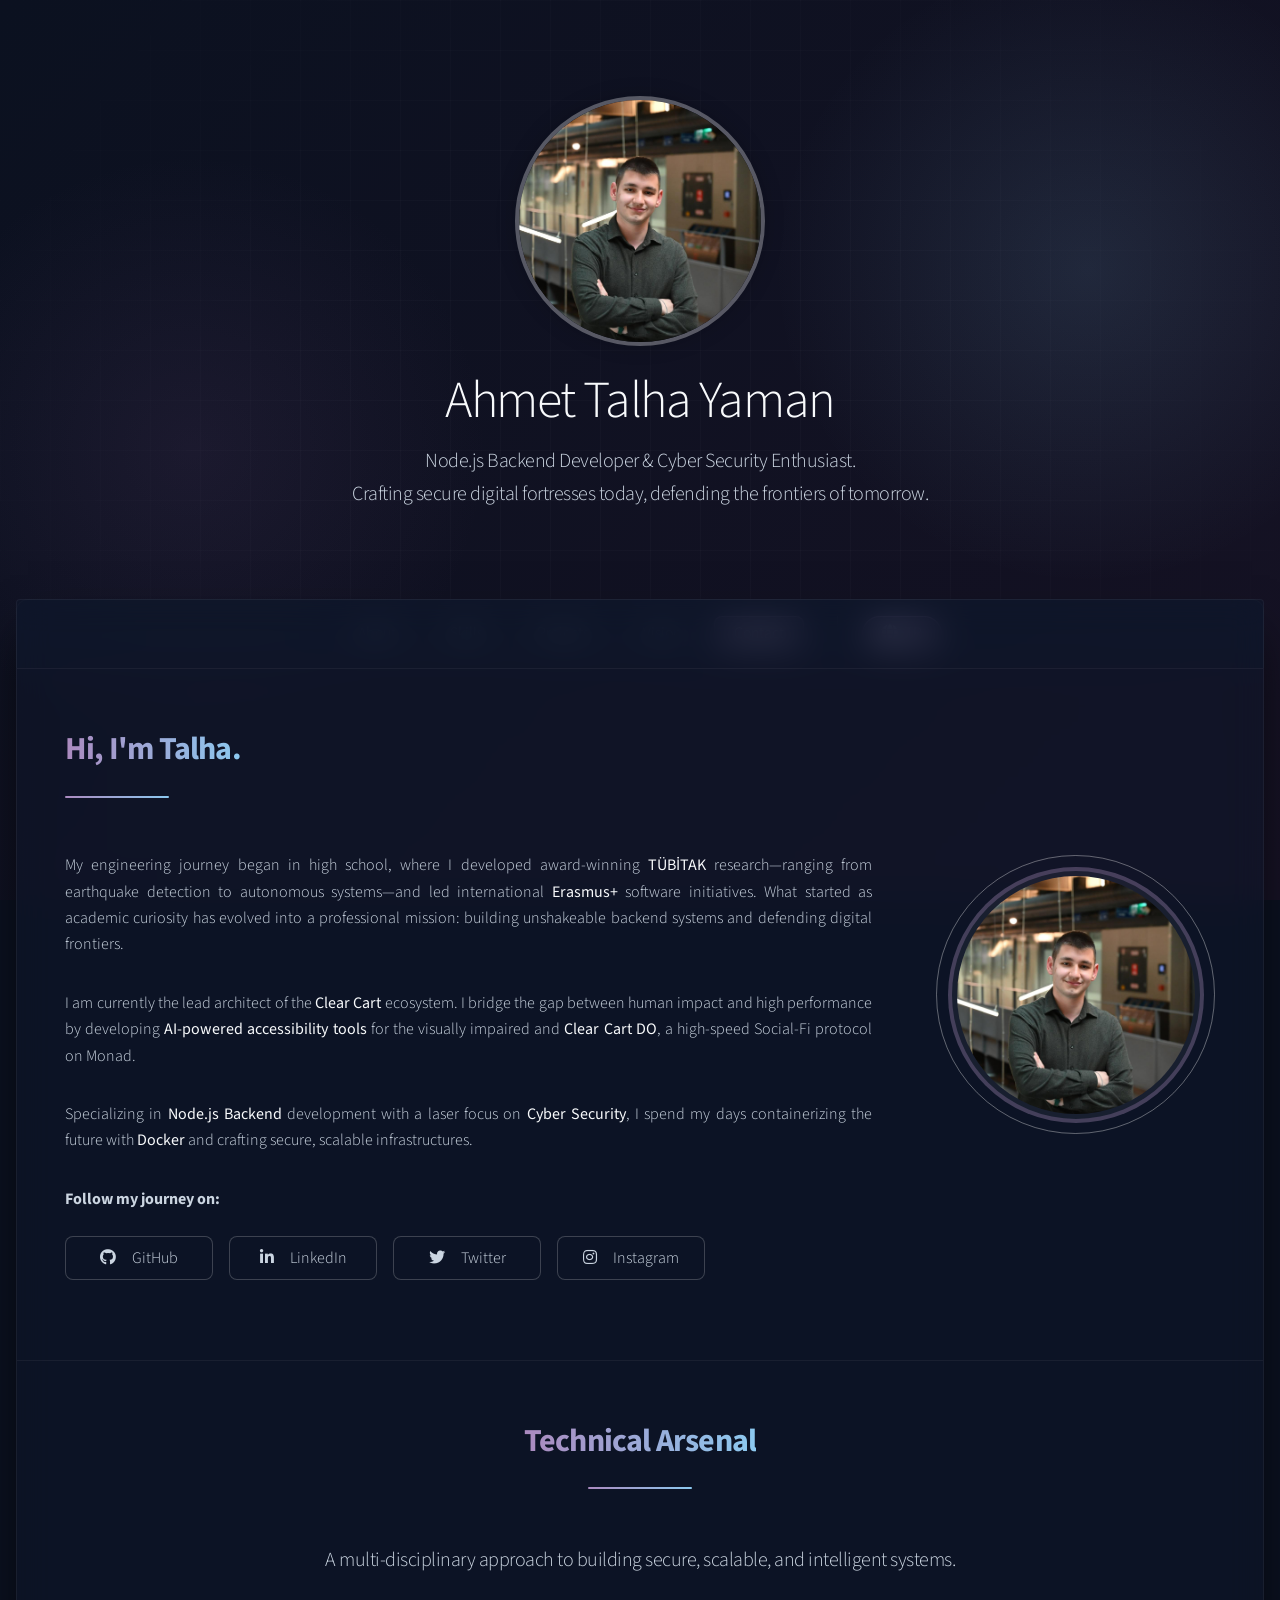
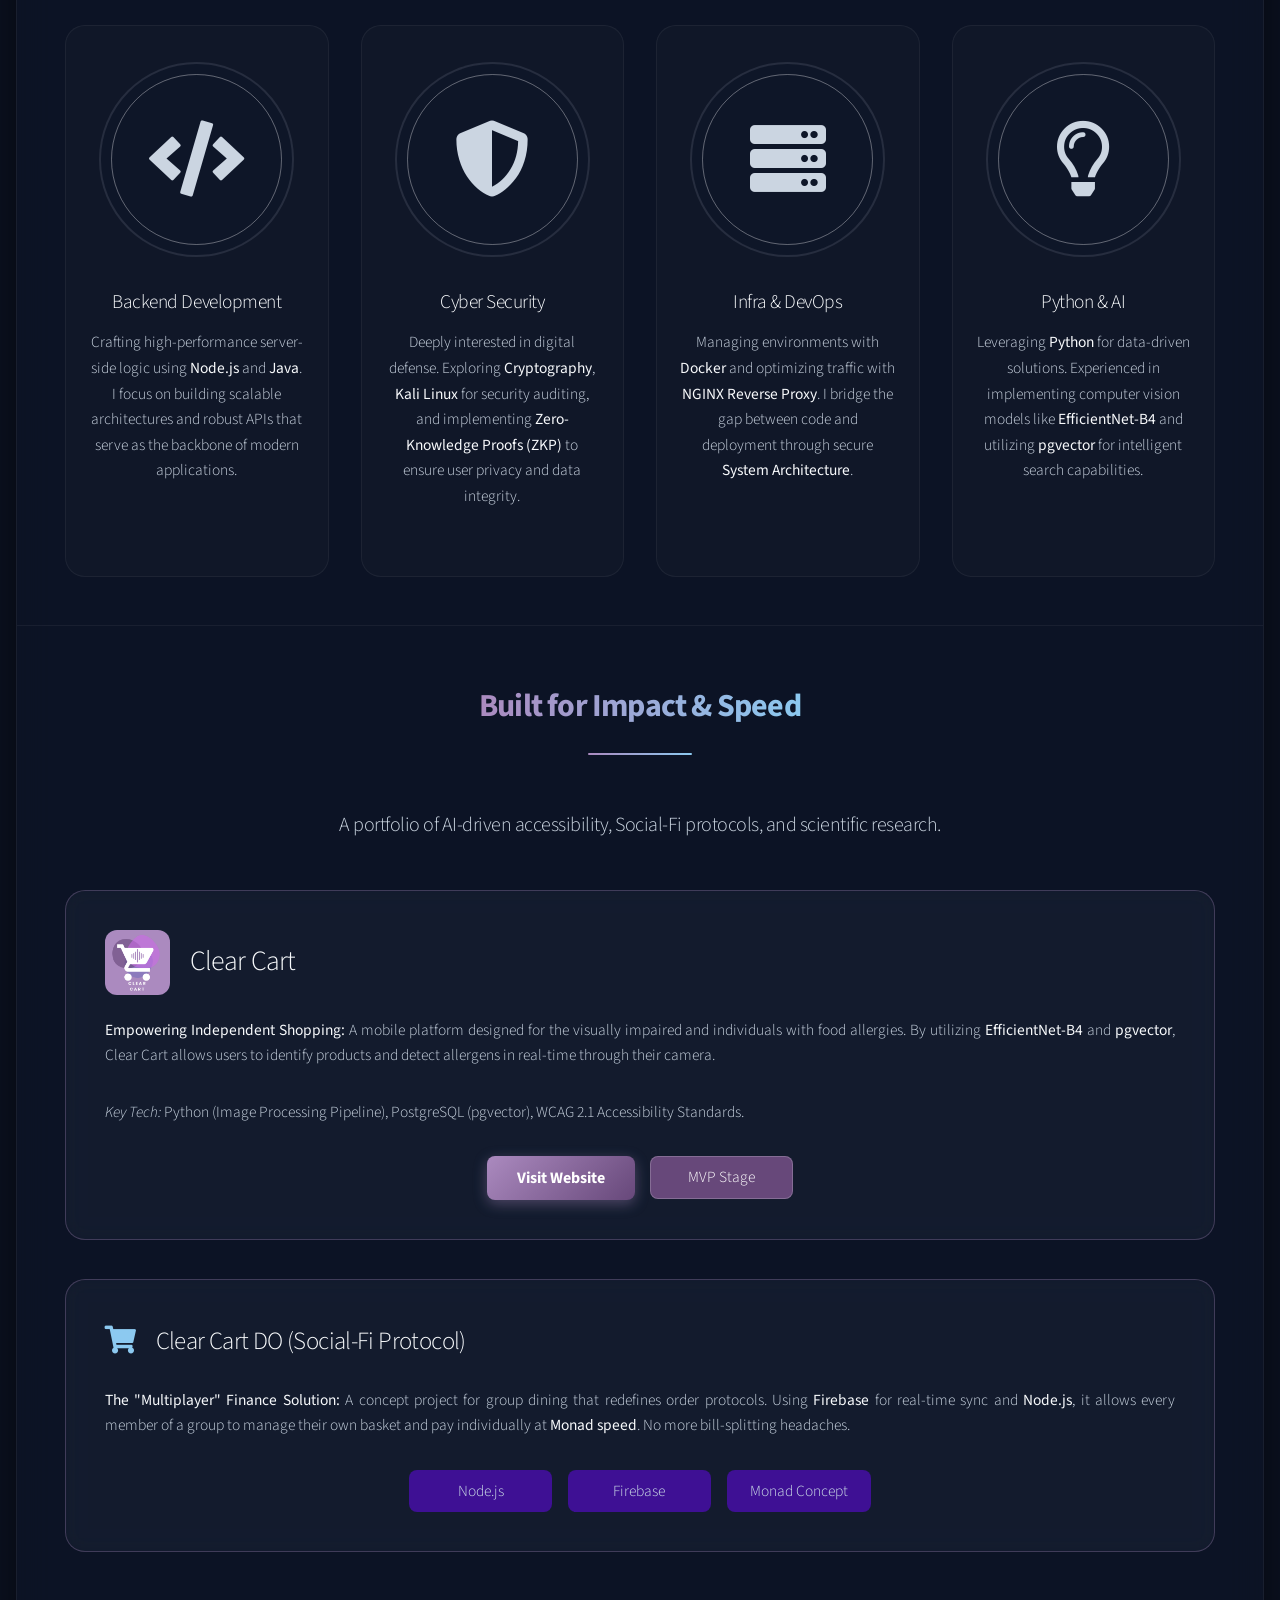
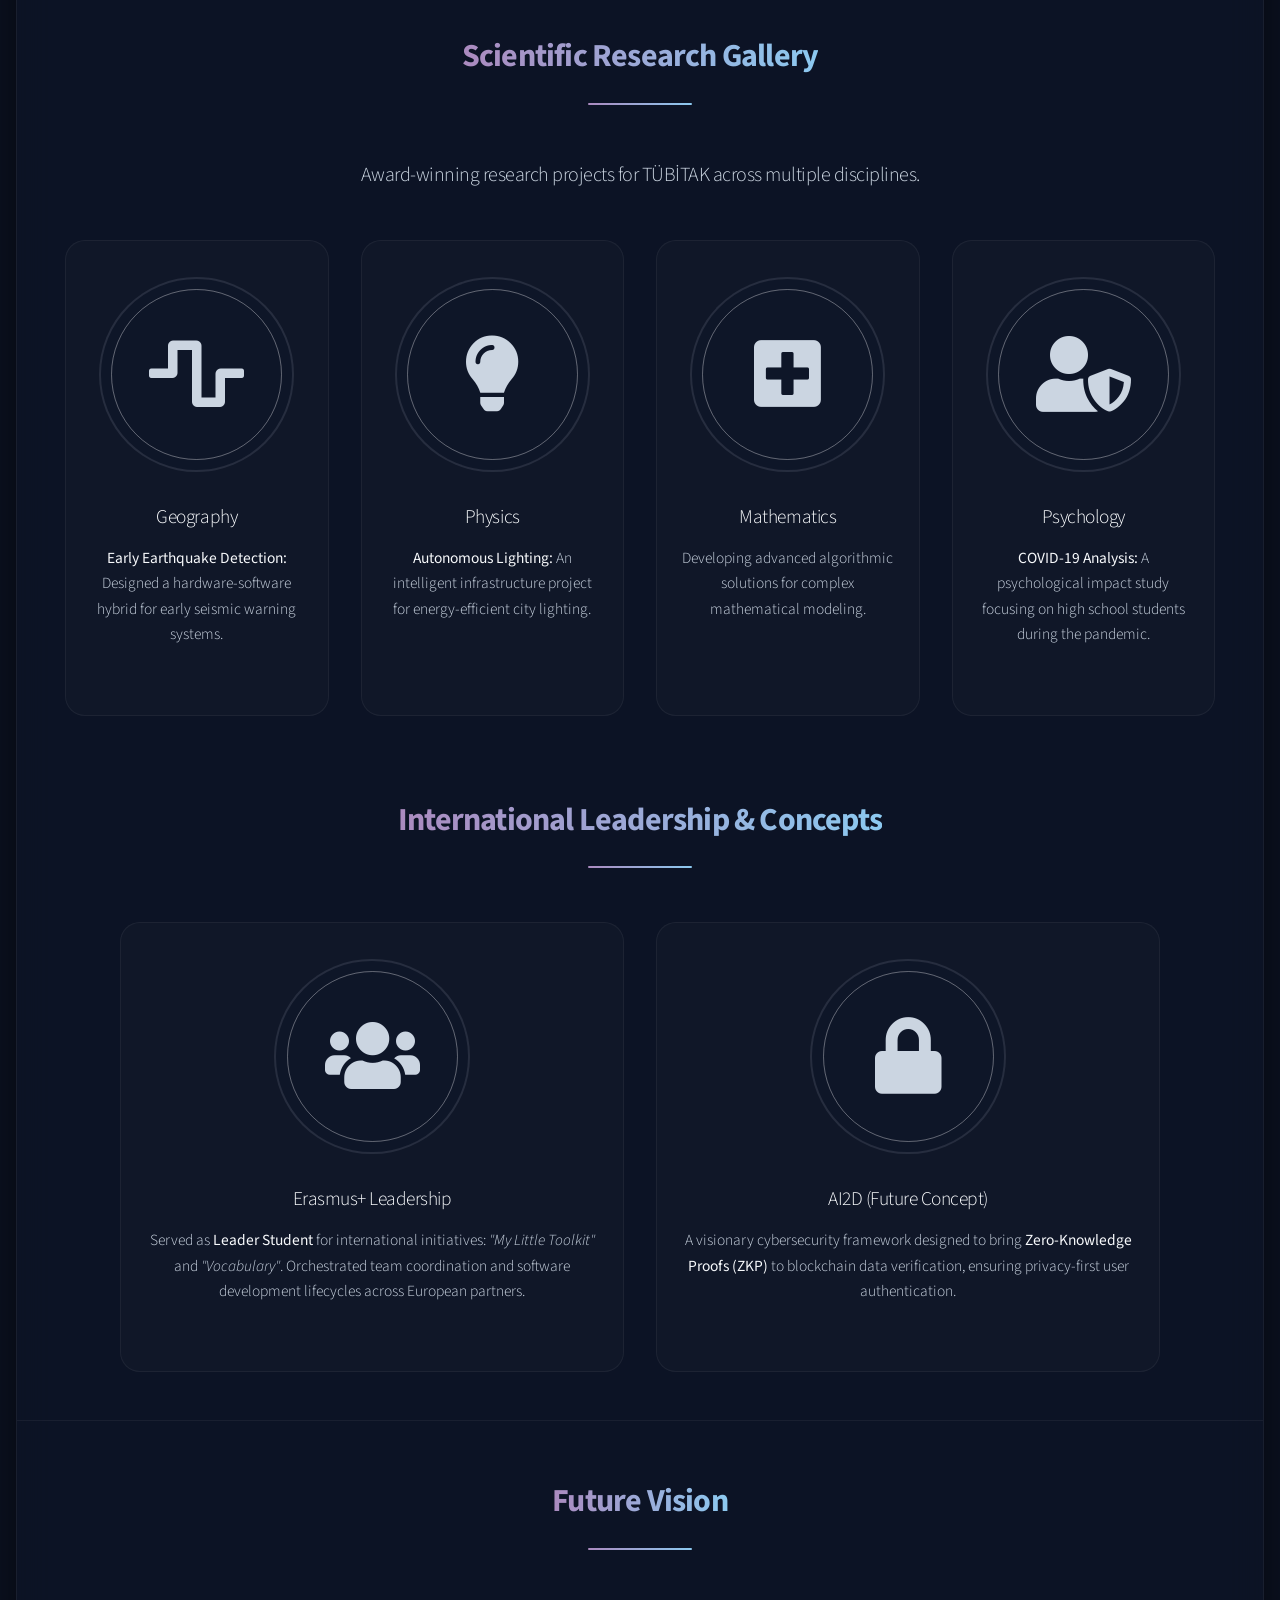
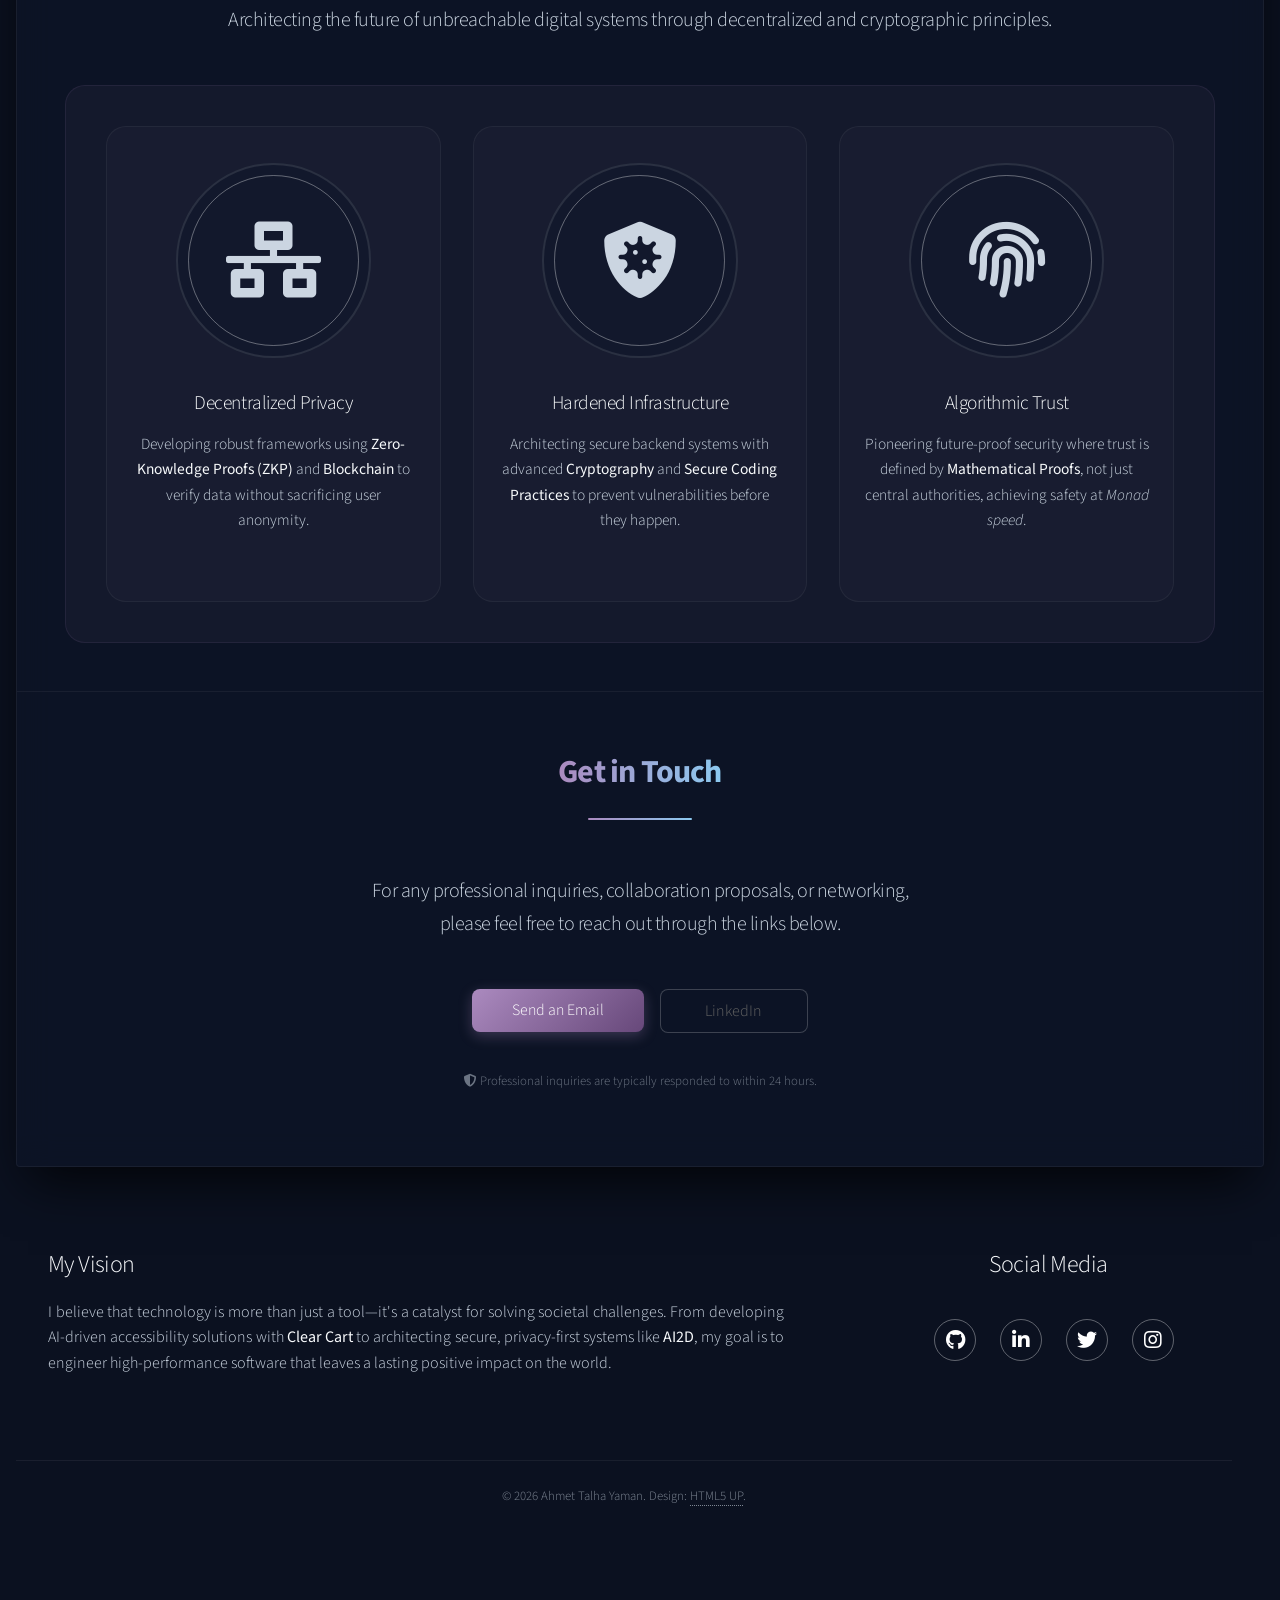
==== index.html @ fb67709f "add: Added Turkish language option" ====
<!DOCTYPE HTML>
<html>

<head>
	<title>A. Talha Yaman | Developer Portfolio</title>
	<meta charset="utf-8" />
	<meta name="viewport" content="width=device-width, initial-scale=1, user-scalable=no" />
	<link rel="stylesheet" href="assets/css/main.css" />
	<noscript>
		<link rel="stylesheet" href="assets/css/noscript.css" />
	</noscript>
</head>

<body class="is-preload">

	<div id="wrapper">

		<header id="header" class="alt">
			<span class="logo"><img src="images/header-photo.jpeg" alt="Ahmet Talha Yaman" /></span>
			<h1>Ahmet Talha Yaman</h1>
			<p>Node.js Backend Developer & Cyber Security Enthusiast.<br />
				Crafting secure digital fortresses today, defending the frontiers of tomorrow.</p>
		</header>

		<nav id="nav">
			<ul>
				<li><a href="#intro" class="active">About</a></li>
				<li><a href="#skills">Skills</a></li>
				<li><a href="#projects">Projects</a></li>
				<li><a href="#vision">Vision</a></li>
				<li><a href="#contact">Contact</a></li>
				<li class="lang-switch">
					<a href="tr.html" class="lang-btn"><span class="icon solid fa-globe"></span> TR</a>
				</li>
			</ul>
		</nav>

		<div id="main">

			<section id="intro" class="main">
				<div class="spotlight">
					<div class="content">
						<header class="major" style="margin-bottom: 0">
							<h2>Hi, I'm Talha.</h2>
						</header>
						<p>
							My engineering journey began in high school, where I developed award-winning
							<strong>TÜBİTAK</strong> research—ranging from earthquake detection to autonomous
							systems—and led international <strong>Erasmus+</strong> software initiatives. What started
							as academic curiosity has evolved into a professional mission: building unshakeable backend
							systems and defending digital frontiers.
						</p>
						<p>
							I am currently the lead architect of the <strong>Clear Cart</strong> ecosystem. I bridge the
							gap between human impact and high performance by developing <strong>AI-powered accessibility
								tools</strong> for the visually impaired and <strong>Clear Cart DO</strong>, a
							high-speed Social-Fi protocol on Monad.
						</p>
						<p>
							Specializing in <strong>Node.js Backend</strong> development with a laser focus on
							<strong>Cyber Security</strong>, I spend my days containerizing the future with
							<strong>Docker</strong> and crafting secure, scalable infrastructures.
						</p>
						<p style="margin-bottom: 1.5em; font-weight: bold;">Follow my journey on:</p>
						<ul class="actions">
							<li><a href="https://github.com/talhaymn7" class="button icon brands fa-github">GitHub</a>
							</li>
							<li><a href="https://www.linkedin.com/in/ahmet-talha-yaman-56221b182/"
									class="button icon brands fa-linkedin-in">LinkedIn</a></li>
							<li><a href="https://x.com/talhaymn_7" class="button icon brands fa-twitter">Twitter</a>
							</li>
							<li><a href="https://www.instagram.com/talhaymn_7/"
									class="button icon brands fa-instagram">Instagram</a></li>
						</ul>
					</div>
					<span class="image"><img src="images/header-photo.jpeg" alt="Ahmet Talha Yaman" /></span>
				</div>
			</section>

			<section id="skills" class="main special">
				<header class="major">
					<h2>Technical Arsenal</h2>
					<p>A multi-disciplinary approach to building secure, scalable, and intelligent systems.</p>
				</header>
				<ul class="features">
					<li>
						<span class="icon solid major style1 fa-code"></span>
						<h3>Backend Development</h3>
						<p>Crafting high-performance server-side logic using <strong>Node.js</strong> and
							<strong>Java</strong>. I focus on building scalable architectures and robust APIs that serve
							as the backbone of modern applications.
						</p>
					</li>
					<li>
						<span class="icon solid major style3 fa-shield-alt"></span>
						<h3>Cyber Security</h3>
						<p>Deeply interested in digital defense. Exploring <strong>Cryptography</strong>, <strong>Kali
								Linux</strong> for security auditing, and implementing <strong>Zero-Knowledge Proofs
								(ZKP)</strong> to ensure user privacy and data integrity.</p>
					</li>
					<li>
						<span class="icon solid major style5 fa-server"></span>
						<h3>Infra & DevOps</h3>
						<p>Managing environments with <strong>Docker</strong> and optimizing traffic with <strong>NGINX
								Reverse Proxy</strong>. I bridge the gap between code and deployment through secure
							<strong>System Architecture</strong>.
						</p>
					</li>
					<li>
						<span class="icon major style2 fa-lightbulb"></span>
						<h3>Python & AI</h3>
						<p>Leveraging <strong>Python</strong> for data-driven solutions. Experienced in implementing
							computer vision models like <strong>EfficientNet-B4</strong> and utilizing
							<strong>pgvector</strong> for intelligent search capabilities.
						</p>
					</li>
				</ul>
			</section>

			<section id="projects" class="main special">
				<header class="major">
					<h2>Built for Impact & Speed</h2>
					<p>A portfolio of AI-driven accessibility, Social-Fi protocols, and scientific research.</p>
				</header>

				<div
					style="text-align: left; background: rgba(171, 138, 191, 0.1); padding: 2.5em; border-radius: 20px; margin-bottom: 2.5em; border: 1px solid #ab8abf;">

					<div style="display: flex; align-items: center; margin-bottom: 1.5em;">
						<img src="images/clear-cart-logo.png" alt="Clear Cart Logo"
							style="width: 65px; height: 65px; margin-right: 20px; border-radius: 12px; object-fit: contain;">
						<h3 style="color: #ab8abf; font-size: 1.8em; margin: 0; line-height: 1.2;">Clear Cart </h3>
					</div>

					<p><strong>Empowering Independent Shopping:</strong> A mobile platform designed for the visually
						impaired and individuals with food allergies. By utilizing <strong>EfficientNet-B4</strong> and
						<strong>pgvector</strong>, Clear Cart allows users to identify products and detect allergens in
						real-time through their camera.
					</p>

					<p><em>Key Tech:</em> Python (Image Processing Pipeline), PostgreSQL (pgvector), WCAG 2.1
						Accessibility Standards.</p>

					<ul class="actions">
						<li>
							<a href="https://clearcart.com.tr/en" class="button primary small" style="background-color: #ab8abf !important; 
                  color: #ffffff !important; 
                  box-shadow: 0 4px 14px 0 rgba(171, 138, 191, 0.39) !important; 
                  border: none !important; 
                  font-weight: bold !important;">
								Visit Website
							</a>
						</li>

						<li>
							<span class="button small disabled" style="background-color: #67487a !important; 
                     color: #ffffff !important; 
                     opacity: 1 !important; 
                     cursor: default !important; 
                     border: none !important;">
								MVP Stage
							</span>
						</li>
					</ul>
				</div>

				<div
					style="text-align: left; background: rgba(140, 201, 240, 0.08); padding: 2.5em; border-radius: 20px; margin-bottom: 3em; border: 1px solid #8cc9f0;">

					<div style="display: flex; align-items: center; margin-bottom: 1.5em;">
						<span class="icon solid fa-shopping-cart"
							style="font-size: 1.8em; color: #8cc9f0; margin-right: 20px;"></span>
						<h3 style="color: #636363; font-size: 1.6em; margin: 0; line-height: 1.2;">Clear Cart DO
							(Social-Fi Protocol)</h3>
					</div>

					<p><strong>The "Multiplayer" Finance Solution:</strong> A concept project for group dining that
						redefines order protocols. Using <strong>Firebase</strong> for real-time sync and
						<strong>Node.js</strong>, it allows every member of a group to manage their own basket and pay
						individually at <strong>Monad speed</strong>. No more bill-splitting headaches.
					</p>

					<ul class="actions special" style="margin-top: 2em;">
						<li>
							<span class="button small" style="border-color: #8cc9f0 !important; 
                     color: #ccdde7 !important; 
                     cursor: default !important;
                     box-shadow: none !important;
                     background: #3e1094 !important">
								Node.js
							</span>
						</li>
						<li>
							<span class="button small" style="border-color: #8cc9f0 !important; 
                     color: #ccdde7 !important; 
                     cursor: default !important;
                     box-shadow: none !important;
                     background: #3e1094 !important">
								Firebase
							</span>
						</li>
						<li>
							<span class="button small" style="border-color: #8cc9f0 !important; 
                   color: #ccdde7 !important; 
                     cursor: default !important;
                     box-shadow: none !important;
                     background: #3e1094 !important">
								Monad Concept
							</span>
						</li>
					</ul>
				</div>

				<header class="major" style="margin-top: 4em;">
					<h2>Scientific Research Gallery</h2>
					<p>Award-winning research projects for TÜBİTAK across multiple disciplines.</p>
				</header>
				<ul class="features" style="margin-bottom: 4em;">
					<li>
						<span class="icon solid major style1 fa-wave-square"></span>
						<h3>Geography</h3>
						<p><strong>Early Earthquake Detection:</strong> Designed a hardware-software hybrid for early
							seismic warning systems.</p>
					</li>
					<li>
						<span class="icon solid major style2 fa-lightbulb"></span>
						<h3>Physics</h3>
						<p><strong>Autonomous Lighting:</strong> An intelligent infrastructure project for
							energy-efficient city lighting.</p>
					</li>
					<li>
						<span class="icon solid major style3 fa-plus-square"></span>
						<h3>Mathematics</h3>
						<p>Developing advanced algorithmic solutions for complex mathematical modeling.</p>
					</li>
					<li>
						<span class="icon solid major style4 fa-user-shield"></span>
						<h3>Psychology</h3>
						<p><strong>COVID-19 Analysis:</strong> A psychological impact study focusing on high school
							students during the pandemic.</p>
					</li>
				</ul>

				<header class="major" style="margin-top: 4em; margin-bottom: 0">
					<h2>International Leadership & Concepts</h2>
				</header>

				<ul class="features" id="leadership-grid">
					<li>
						<span class="icon solid major style5 fa-users"></span>
						<h3>Erasmus+ Leadership</h3>
						<p style="text-align: justify;">Served as <strong>Leader Student</strong> for international
							initiatives: <em>"My Little Toolkit"</em> and <em>"Vocabulary"</em>. Orchestrated team
							coordination and software development lifecycles across European partners.</p>
					</li>

					<li>
						<span class="icon solid major style1 fa-lock"></span>
						<h3>AI2D (Future Concept)</h3>
						<p style="text-align: justify;">A visionary cybersecurity framework designed to bring
							<strong>Zero-Knowledge Proofs (ZKP)</strong> to blockchain data verification, ensuring
							privacy-first user authentication.
						</p>
					</li>
				</ul>
			</section>

			<section id="vision" class="main special">
				<header class="major">
					<h2>Future Vision</h2>
					<p>Architecting the future of unbreachable digital systems through decentralized and cryptographic
						principles.</p>
				</header>

				<div
					style="text-align: center; background: rgba(171, 138, 191, 0.05); padding: 2.5em; border-radius: 20px; border: 1px solid rgba(171, 138, 191, 0.1);">
					<ul class="features">
						<li>
							<span class="icon solid major style1 fa-network-wired"></span>
							<h3>Decentralized Privacy</h3>
							<p>Developing robust frameworks using <strong>Zero-Knowledge Proofs (ZKP)</strong> and
								<strong>Blockchain</strong> to verify data without sacrificing user anonymity.
							</p>
						</li>

						<li>
							<span class="icon solid major style3 fa-shield-virus"></span>
							<h3>Hardened Infrastructure</h3>
							<p>Architecting secure backend systems with advanced <strong>Cryptography</strong> and
								<strong>Secure Coding
									Practices</strong> to prevent vulnerabilities before they happen.
							</p>
						</li>

						<li>
							<span class="icon solid major style5 fa-fingerprint"></span>
							<h3>Algorithmic Trust</h3>
							<p>Pioneering future-proof security where trust is defined by <strong>Mathematical
									Proofs</strong>, not
								just central authorities, achieving safety at <em>Monad speed</em>.</p>
						</li>
					</ul>
				</div>
			</section>


			<section id="contact" class="main special" style="text-align: center;">
				<header class="major">
					<h2 style="text-align: center;">Get in Touch</h2>
					<p style="text-align: center; margin-left: auto; margin-right: auto; max-width: 800px;">
						For any professional inquiries, collaboration proposals, or networking, <br />
						please feel free to reach out through the links below.
					</p>
				</header>

				<footer class="major">
					<ul class="actions special">
						<li>
							<a href="mailto:ahmettalhamyn@gmail.com" class="button primary" style="background-color: #ab8abf !important; 
                          color: #ffffff !important; 
                          box-shadow: 0 4px 14px 0 rgba(171, 138, 191, 0.3) !important; 
                          border: none !important;
                          padding: 0 2.5em !important;">
								Send an Email
							</a>
						</li>
						<li>
							<a href="https://linkedin.com/in/ahmet-talha-yaman-56221b182/" class="button"
								style="padding: 0 2.5em !important; border-color: #636363 !important; color: #636363 !important;">
								LinkedIn
							</a>
						</li>
					</ul>
				</footer>

				<p style="font-size: 0.8em; margin-top: 3em; opacity: 0.5; text-align: center; width: 100%;">
					<i class="icon solid fa-shield-alt"></i> Professional inquiries are typically responded to within 24
					hours.
				</p>
			</section>

		</div>

		<footer id="footer"
			style="display: flex; flex-wrap: wrap; justify-content: space-between; align-items: flex-start; padding: 5em 2em 3em 2em; text-align: left;">

			<section style="flex: 2; min-width: 300px; margin-right: 3em; margin-bottom: 2em;">
				<h2 style="text-align: left;">My Vision</h2>
				<p style="text-align: justify !important; margin: 0; line-height: 1.6;">
					I believe that technology is more than just a tool—it's a catalyst for solving societal challenges.
					From developing AI-driven accessibility solutions with <strong>Clear Cart</strong> to architecting
					secure, privacy-first systems like <strong>AI2D</strong>, my goal is to engineer high-performance
					software that leaves a lasting positive impact on the world.
				</p>
			</section>

			<section style="flex: 1; min-width: 250px; text-align: center; margin-bottom: 2em;">
				<h2 style="margin-bottom: 1.5em;">Social Media</h2>
				<ul class="icons"
					style="display: flex; justify-content: center; padding: 0; list-style: none; margin: 0;">
					<li style="padding: 0 0.75em;"><a href="https://github.com/talhaymn7"
							class="icon brands fa-github alt" target="_blank"><span class="label">GitHub</span></a></li>
					<li style="padding: 0 0.75em;"><a href="https://linkedin.com/in/ahmet-talha-yaman-56221b182/"
							class="icon brands fa-linkedin-in alt" target="_blank"><span
								class="label">LinkedIn</span></a></li>
					<li style="padding: 0 0.75em;"><a href="https://x.com/talhaymn_7" class="icon brands fa-twitter alt"
							target="_blank"><span class="label">Twitter</span></a></li>
					<li style="padding: 0 0.75em;"><a href="https://www.instagram.com/talhaymn_7/"
							class="icon brands fa-instagram alt" target="_blank"><span
								class="label">Instagram</span></a></li>
				</ul>
			</section>

			<p class="copyright"
				style="width: 100%; text-align: center; margin-top: 4em; border-top: 1px solid rgba(255,255,255,0.1); padding-top: 2em; opacity: 0.6; font-size: 0.8em;">
				&copy; 2026 Ahmet Talha Yaman. Design: <a href="https://html5up.net">HTML5 UP</a>.
			</p>
		</footer>

	</div>

	<script src="assets/js/jquery.min.js"></script>
	<script src="assets/js/jquery.scrollex.min.js"></script>
	<script src="assets/js/jquery.scrolly.min.js"></script>
	<script src="assets/js/browser.min.js"></script>
	<script src="assets/js/breakpoints.min.js"></script>
	<script src="assets/js/util.js"></script>
	<script src="assets/js/main.js"></script>

</body>

</html>
---- assets/css/main.css ----
@import url(fontawesome-all.min.css);
@import 'https://fonts.googleapis.com/css?family=Source+Sans+Pro:300,400';

/*
	Stellar by HTML5 UP
	html5up.net | @ajlkn
	Free for personal and commercial use under the CCA 3.0 license (html5up.net/license)
*/

/* Header Profil Fotoğrafı Düzenlemesi */
#header .logo img {
	width: 250px;
	height: 250px;
	border-radius: 50%;
	object-fit: cover;
	border: 4px solid rgba(255, 255, 255, 0.3);
	box-shadow: 0 0 20px rgba(0, 0, 0, 0.2);
	transition: transform 0.3s ease;
}

#header .logo img:hover {
	transform: scale(1.05);
}

#header .logo {
	background: none !important;
	border: none !important;
	cursor: default;
}

html,
body,
div,
span,
applet,
object,
iframe,
h1,
h2,
h3,
h4,
h5,
h6,
p,
blockquote,
pre,
a,
abbr,
acronym,
address,
big,
cite,
code,
del,
dfn,
em,
img,
ins,
kbd,
q,
s,
samp,
small,
strike,
strong,
sub,
sup,
tt,
var,
b,
u,
i,
center,
dl,
dt,
dd,
ol,
ul,
li,
fieldset,
form,
label,
legend,
table,
caption,
tbody,
tfoot,
thead,
tr,
th,
td,
article,
aside,
canvas,
details,
embed,
figure,
figcaption,
footer,
header,
hgroup,
menu,
nav,
output,
ruby,
section,
summary,
time,
mark,
audio,
video {
	margin: 0;
	padding: 0;
	border: 0;
	font-size: 100%;
	font: inherit;
	vertical-align: baseline;
}

article,
aside,
details,
figcaption,
figure,
footer,
header,
hgroup,
menu,
nav,
section {
	display: block;
}

body {
	line-height: 1;
}

ol,
ul {
	list-style: none;
}

blockquote,
q {
	quotes: none;
}

blockquote:before,
blockquote:after,
q:before,
q:after {
	content: '';
	content: none;
}

table {
	border-collapse: collapse;
	border-spacing: 0;
}

body {
	-webkit-text-size-adjust: none;
}

mark {
	background-color: transparent;
	color: inherit;
}

input::-moz-focus-inner {
	border: 0;
	padding: 0;
}

input,
select,
textarea {
	-moz-appearance: none;
	-webkit-appearance: none;
	-ms-appearance: none;
	appearance: none;
}

@-ms-viewport {
	width: device-width;
}

body {
	-ms-overflow-style: scrollbar;
}

@media screen and (max-width: 480px) {

	html,
	body {
		min-width: 320px;
	}
}

html {
	box-sizing: border-box;
}

*,
*:before,
*:after {
	box-sizing: inherit;
}

body.is-preload *,
body.is-preload *:before,
body.is-preload *:after {
	-moz-animation: none !important;
	-webkit-animation: none !important;
	-ms-animation: none !important;
	animation: none !important;
	-moz-transition: none !important;
	-webkit-transition: none !important;
	-ms-transition: none !important;
	transition: none !important;
}

body,
input,
select,
textarea {
	font-family: "Source Sans Pro", Helvetica, sans-serif;
	font-size: 17pt;
	font-weight: 300;
	line-height: 1.65;
}

@media screen and (max-width: 1680px) {

	body,
	input,
	select,
	textarea {
		font-size: 14pt;
	}
}

@media screen and (max-width: 1280px) {

	body,
	input,
	select,
	textarea {
		font-size: 12pt;
	}
}

@media screen and (max-width: 360px) {

	body,
	input,
	select,
	textarea {
		font-size: 11pt;
	}
}

a {
	-moz-transition: color 0.2s ease, border-bottom 0.2s ease;
	-webkit-transition: color 0.2s ease, border-bottom 0.2s ease;
	-ms-transition: color 0.2s ease, border-bottom 0.2s ease;
	transition: color 0.2s ease, border-bottom 0.2s ease;
	text-decoration: none;
	border-bottom: dotted 1px;
	color: inherit;
}

a:hover {
	border-bottom-color: transparent;
}

strong,
b {
	font-weight: 400;
}

em,
i {
	font-style: italic;
}

p {
	margin: 0 0 2em 0;
}

h1,
h2,
h3,
h4,
h5,
h6 {
	font-weight: 300;
	line-height: 1.5;
	margin: 0 0 0.7em 0;
	letter-spacing: -0.025em;
}

h1 a,
h2 a,
h3 a,
h4 a,
h5 a,
h6 a {
	color: inherit;
	text-decoration: none;
}

h1 {
	font-size: 2.5em;
	line-height: 1.2;
}

h2 {
	font-size: 1.5em;
}

h3 {
	font-size: 1.25em;
}

h4 {
	font-size: 1.1em;
}

h5 {
	font-size: 0.9em;
}

h6 {
	font-size: 0.7em;
}

sub {
	font-size: 0.8em;
	position: relative;
	top: 0.5em;
}

sup {
	font-size: 0.8em;
	position: relative;
	top: -0.5em;
}

blockquote {
	border-left: solid 4px;
	font-style: italic;
	margin: 0 0 2em 0;
	padding: 0.5em 0 0.5em 2em;
}

code {
	border-radius: 8px;
	border: solid 1px;
	font-family: "Courier New", monospace;
	font-size: 0.9em;
	margin: 0 0.25em;
	padding: 0.25em 0.65em;
}

pre {
	-webkit-overflow-scrolling: touch;
	font-family: "Courier New", monospace;
	font-size: 0.9em;
	margin: 0 0 2em 0;
}

pre code {
	display: block;
	line-height: 1.75;
	padding: 1em 1.5em;
	overflow-x: auto;
}

hr {
	border: 0;
	border-bottom: solid 1px;
	margin: 2em 0;
}

hr.major {
	margin: 3em 0;
}

.align-left {
	text-align: left;
}

.align-center {
	text-align: center;
}

.align-right {
	text-align: right;
}

/* Box */
.box {
	border-radius: 8px;
	border: solid;
	margin-bottom: 2em;
	padding: 1.5em;
	border-color: rgba(255, 255, 255, 0.35);
}

.box> :last-child,
.box> :last-child> :last-child,
.box> :last-child> :last-child> :last-child {
	margin-bottom: 0;
}

.box.alt {
	border: 0;
	border-radius: 0;
	padding: 0;
}

/* Button */
input[type="submit"],
input[type="reset"],
input[type="button"],
button,
.button {
	-moz-appearance: none;
	-webkit-appearance: none;
	-ms-appearance: none;
	appearance: none;
	-moz-transition: background-color 0.2s ease-in-out, color 0.2s ease-in-out;
	-webkit-transition: background-color 0.2s ease-in-out, color 0.2s ease-in-out;
	-ms-transition: background-color 0.2s ease-in-out, color 0.2s ease-in-out;
	transition: background-color 0.2s ease-in-out, color 0.2s ease-in-out;
	border-radius: 8px;
	border: 0;
	cursor: pointer;
	display: inline-block;
	font-weight: 300;
	height: 2.75em;
	line-height: 2.75em;
	min-width: 9.25em;
	padding: 0 1.5em;
	text-align: center;
	text-decoration: none;
	white-space: nowrap;
	background-color: transparent;
	box-shadow: inset 0 0 0 1px rgba(255, 255, 255, 0.35);
	color: #ffffff !important;
}

input[type="submit"]:hover,
input[type="reset"]:hover,
input[type="button"]:hover,
button:hover,
.button:hover {
	background-color: rgba(255, 255, 255, 0.075);
}

input[type="submit"]:active,
input[type="reset"]:active,
input[type="button"]:active,
button:active,
.button:active {
	background-color: rgba(255, 255, 255, 0.2);
}

/* Form */
form {
	margin: 0 0 2em 0;
}

label {
	display: block;
	font-size: 0.9em;
	font-weight: 400;
	margin: 0 0 1em 0;
	color: #ffffff;
}

input[type="text"],
input[type="password"],
input[type="email"],
select,
textarea {
	-moz-appearance: none;
	-webkit-appearance: none;
	-ms-appearance: none;
	appearance: none;
	border-radius: 8px;
	border: solid 1px;
	color: inherit;
	display: block;
	outline: 0;
	padding: 0 1em;
	text-decoration: none;
	width: 100%;
	background-color: rgba(255, 255, 255, 0.075);
	border-color: rgba(255, 255, 255, 0.35);
	height: 2.75em;
}

textarea {
	padding: 0.75em 1em;
}

input[type="text"]:focus,
input[type="password"]:focus,
input[type="email"]:focus,
select:focus,
textarea:focus {
	border-color: #8cc9f0;
	box-shadow: 0 0 0 1px #8cc9f0;
}

::-webkit-input-placeholder {
	color: rgba(255, 255, 255, 0.5) !important;
	opacity: 1.0;
}

:-moz-placeholder {
	color: rgba(255, 255, 255, 0.5) !important;
	opacity: 1.0;
}

::-moz-placeholder {
	color: rgba(255, 255, 255, 0.5) !important;
	opacity: 1.0;
}

:-ms-input-placeholder {
	color: rgba(255, 255, 255, 0.5) !important;
	opacity: 1.0;
}

/* Icon */
.icon {
	text-decoration: none;
	border-bottom: none;
	position: relative;
}

.icon:before {
	-moz-osx-font-smoothing: grayscale;
	-webkit-font-smoothing: antialiased;
	display: inline-block;
	font-style: normal;
	font-variant: normal;
	text-rendering: auto;
	line-height: 1;
	text-transform: none !important;
	font-family: 'Font Awesome 5 Free';
	font-weight: 400;
}

.icon>.label {
	display: none;
}

.icon.solid:before {
	font-weight: 900;
}

.icon.brands:before {
	font-family: 'Font Awesome 5 Brands';
}

.icon.major {
	border: solid 1px rgba(255, 255, 255, 0.35);
	display: inline-block;
	border-radius: 100%;
	padding: 0.65em;
	margin: 0 0 2em 0;
	cursor: default;
}

.icon.major:before {
	display: inline-block;
	font-size: 6.25rem;
	width: 2.25em;
	height: 2.25em;
	line-height: 2.2em;
	border-radius: 100%;
	border: solid 1px rgba(255, 255, 255, 0.35);
	text-align: center;
}

@media screen and (max-width: 1680px) {
	.icon.major:before {
		font-size: 5.5rem;
	}
}

@media screen and (max-width: 1280px) {
	.icon.major:before {
		font-size: 4.75rem;
	}
}

.icon.alt {
	display: inline-block;
	border: solid 1px rgba(255, 255, 255, 0.35);
	border-radius: 100%;
	color: #ffffff;
}

.icon.alt:before {
	display: block;
	font-size: 1.25em;
	width: 2em;
	height: 2em;
	text-align: center;
	line-height: 2em;
}

.icon.alt:hover {
	background-color: rgba(255, 255, 255, 0.075);
}

.icon.alt:active {
	background-color: rgba(255, 255, 255, 0.2);
}

/* Image */
.image {
	border-radius: 8px;
	border: 0;
	display: inline-block;
	position: relative;
}

.image img {
	border-radius: 8px;
	display: block;
}

.image.fit {
	display: block;
	margin: 0 0 2em 0;
	width: 100%;
}

.image.fit img {
	width: 100%;
}

.image.main {
	display: block;
	margin: 0 0 3em 0;
	width: 100%;
}

.image.main img {
	width: 100%;
}

/* Actions */
ul.actions {
	display: flex;
	cursor: default;
	list-style: none;
	margin-left: -1em;
	padding-left: 0;
}

ul.actions li {
	padding: 0 0 0 1em;
	vertical-align: middle;
}

ul.actions.special {
	justify-content: center;
	width: 100%;
	margin-left: 0;
}

ul.actions.special li:first-child {
	padding-left: 0;
}

@media screen and (max-width: 480px) {
	ul.actions:not(.fixed) {
		flex-direction: column;
		margin-left: 0;
		width: 100% !important;
	}

	ul.actions:not(.fixed) li {
		padding: 1em 0 0 0;
		text-align: center;
		width: 100%;
	}

	ul.actions:not(.fixed) li:first-child {
		padding-top: 0;
	}

	ul.actions:not(.fixed) li .button {
		width: 100%;
	}
}

/* Icons */
ul.icons {
	cursor: default;
	list-style: none;
	padding-left: 0;
}

ul.icons li {
	display: inline-block;
	padding: 0 0.65em 0 0;
}

ul.icons li:last-child {
	padding-right: 0 !important;
}

/* Section/Article */
section.special,
article.special {
	text-align: center;
}

header.major {
	margin-bottom: 3em;
}

header.major h2 {
	font-size: 2em;
}

header.major h2:after {
	display: block;
	content: '';
	width: 3.25em;
	height: 2px;
	margin: 0.7em 0 1em 0;
	border-radius: 2px;
	background-color: rgba(255, 255, 255, 0.35);
}

section.special header.major h2:after,
article.special header.major h2:after {
	margin-left: auto;
	margin-right: auto;
}

header.major p {
	font-size: 1.25em;
	letter-spacing: -0.025em;
}

footer.major {
	margin-top: 3em;
}

/* Spotlight */
.spotlight {
	display: flex;
	align-items: center;
	margin: 0 0 2em 0;
}

.spotlight .content {
	flex: 1;
}

.spotlight .content> :last-child {
	margin-bottom: 0;
}

.spotlight .content header.major {
	margin: 0 0 2em 0;
}

.spotlight .image {
	display: inline-block;
	margin-left: 4em;
	padding: 0.65em;
	border-radius: 100%;
	border: solid 1px rgba(255, 255, 255, 0.35);
}

.spotlight .image img {
	display: block;
	border-radius: 100%;
	width: 16em;
}

@media screen and (max-width: 980px) {
	.spotlight {
		flex-direction: column-reverse;
		text-align: center;
	}

	.spotlight .content {
		flex: 0 1 auto;
		width: 100%;
	}

	.spotlight .content header.major h2:after {
		margin-left: auto;
		margin-right: auto;
	}

	.spotlight .image {
		flex: 0 1 auto;
		margin-left: 0;
		margin-bottom: 2em;
	}
}

/* Header */
#header {
	padding: 5em 5em 1em 5em;
	text-align: center;
}

#header h1 {
	margin: 0 0 0.25em 0;
}

#header p {
	font-size: 1.25em;
	letter-spacing: -0.025em;
}

#header.alt {
	padding: 7em 5em 4em 5em;
}

#header.alt h1 {
	font-size: 3.25em;
}

#header.alt>* {
	transition: opacity 3s ease;
	transition-delay: 0.5s;
	opacity: 1;
}

#header.alt .logo {
	transition: opacity 1.25s ease, transform 0.5s ease;
	display: block;
	margin: 0 0 1.5em 0;
}

#header.alt .logo img {
	display: block;
	margin: 0 auto;
	max-width: 75%;
}

@media screen and (max-width: 1280px) {
	#header {
		padding: 4em 4em 0.1em 4em;
	}

	#header.alt {
		padding: 6em 4em 3em 4em;
	}
}

@media screen and (max-width: 980px) {
	#header {
		padding: 4em 3em 0.1em 3em;
	}

	#header.alt {
		padding: 5em 3em 2em 3em;
	}
}

@media screen and (max-width: 480px) {
	#header {
		padding: 3em 1.5em 0.1em 1.5em;
	}

	#header.alt {
		padding: 4em 1.5em 1em 1.5em;
	}
}

body.is-preload #header.alt>* {
	opacity: 0;
}

body.is-preload #header.alt .logo {
	transform: scale(0.8) rotate(-30deg);
}

/* Nav */
#nav {
	transition: background-color 0.2s ease, border-top-left-radius 0.2s ease, border-top-right-radius 0.2s ease, padding 0.2s ease;
	position: absolute;
	width: 64em;
	max-width: calc(100% - 4em);
	padding: 1em;
	border-top-left-radius: 0.25em;
	border-top-right-radius: 0.25em;
	cursor: default;
	text-align: center;
}

#nav+#main {
	padding-top: 4.25em;
}

#nav ul {
	margin: 0;
	padding: 0;
	list-style: none;
}

#nav ul li {
	transition: margin 0.2s ease;
	display: inline-block;
	margin: 0 0.35em;
	padding: 0;
	vertical-align: middle;
}

#nav ul li a {
	transition: font-size 0.2s ease;
	display: inline-block;
	height: 2.25em;
	line-height: 2.25em;
	padding: 0 1.25em;
	border: 0;
	border-radius: 8px;
	box-shadow: inset 0 0 0 1px transparent;
}

#nav.alt {
	position: fixed;
	top: 0;
	padding: 0.5em 1em;
	border-top-left-radius: 0;
	border-top-right-radius: 0;
	z-index: 10000;
}

#nav.alt ul li {
	margin: 0 0.175em;
}

#nav.alt ul li a {
	font-size: 0.9em;
}

/* Main */
#main {
	border-radius: 0.25em;
}

#main>.main {
	padding: 5em 5em 3em 5em;
}

@media screen and (max-width: 1280px) {
	#main>.main {
		padding: 4em 4em 2em 4em;
	}
}

@media screen and (max-width: 980px) {
	#main>.main {
		padding: 4em 3em 2em 3em;
	}
}

@media screen and (max-width: 480px) {
	#main>.main {
		padding: 3em 1.5em 1em 1.5em;
	}
}

@media screen and (max-width: 360px) {
	#main {
		border-radius: 0;
	}

	#main>.main {
		padding: 2.5em 1em 0.5em 1em;
	}
}

/* Footer */
#footer {
	display: flex;
	flex-wrap: wrap;
	padding: 5em 5em 3em 5em;
	width: calc(100% + 2em);
	margin: 0 0 3em -2em;
}

#footer>* {
	width: calc(50% - 2em);
	margin-left: 2em;
}

#footer .copyright {
	width: 100%;
	margin: 2.5em 0 2em 0;
	font-size: 0.8em;
	text-align: center;
}

@media screen and (max-width: 1280px) {
	#footer {
		padding: 4em 4em 2em 4em;
	}
}

@media screen and (max-width: 980px) {
	#footer {
		padding: 4em 3em 2em 3em;
		display: block;
		margin: 0 0 3em 0;
		width: 100%;
	}

	#footer>* {
		width: 100%;
		margin-left: 0;
		margin-bottom: 3em;
	}

	#footer .copyright {
		text-align: left;
	}
}

@media screen and (max-width: 480px) {
	#footer {
		padding: 3em 1.5em 1em 1.5em;
	}
}

/* Wrapper */
#wrapper {
	width: 64em;
	max-width: calc(100% - 4em);
	margin: 0 auto;
}

@media screen and (max-width: 480px) {
	#wrapper {
		max-width: calc(100% - 2em);
	}
}

@media screen and (max-width: 360px) {
	#wrapper {
		max-width: 100%;
	}
}


/* ==========================================================================
   ULTIMATE CYBER SECURITY & DEEP TECH THEME OVERRIDE
   ========================================================================== */

/* 1. KUSURSUZ ARKA PLAN VE SİBER IZGARA */
body {
	background-color: #0b1120 !important;
	/* Derin uzay siyahı/laciverti */
	background-image:
		radial-gradient(circle at 15% 50%, rgba(103, 72, 122, 0.15), transparent 25%),
		radial-gradient(circle at 85% 30%, rgba(140, 201, 240, 0.12), transparent 25%),
		linear-gradient(135deg, #0b1120 0%, #161224 100%) !important;
	background-attachment: fixed !important;
	color: #cbd5e1 !important;
}

body::before {
	content: "";
	position: fixed;
	top: 0;
	left: 0;
	width: 100%;
	height: 100%;
	background-image:
		linear-gradient(rgba(255, 255, 255, 0.02) 1px, transparent 1px),
		linear-gradient(90deg, rgba(255, 255, 255, 0.02) 1px, transparent 1px) !important;
	background-size: 50px 50px !important;
	z-index: -1;
	pointer-events: none;
	/* Izgarayı sadece ekranın kenarlarında soluklaştırır, efsane durur */
	mask-image: radial-gradient(circle at center, black 40%, transparent 100%);
	-webkit-mask-image: radial-gradient(circle at center, black 40%, transparent 100%);
}

body.is-preload {
	background-color: #0b1120 !important;
}

/* 2. GLASSMORPHISM (CAM EFEKTİ) - Sitenin Orta Kısmı */
#main {
	background-color: rgba(15, 23, 42, 0.5) !important;
	/* Yarı saydam siber lacivert */
	backdrop-filter: blur(16px) !important;
	/* Arkadaki ızgarayı buğulu gösterir */
	-webkit-backdrop-filter: blur(16px) !important;
	border: 1px solid rgba(255, 255, 255, 0.05) !important;
	box-shadow: 0 25px 50px -12px rgba(0, 0, 0, 0.8) !important;
	color: #cbd5e1 !important;
}

#main>.main {
	border-top: 1px solid rgba(255, 255, 255, 0.05) !important;
}

/* 3. PARLAYAN TİPOGRAFİ (Yazılar) */
h1,
h2,
h3,
h4,
h5,
h6,
strong,
b {
	color: #f8fafc !important;
}

#main p,
#footer p,
.spotlight p,
#vision p,
#contact p {
	text-align: center !important;
}

/* Başlıklara şık bir siber gradient efekti */
header.major h2 {
	background: linear-gradient(90deg, #ab8abf, #8cc9f0);
	-webkit-background-clip: text;
	-webkit-text-fill-color: transparent;
	font-weight: 700 !important;
	display: inline-block;
}

header.major h2:after {
	background-color: rgba(255, 255, 255, 0.1) !important;
	background-image: linear-gradient(90deg, #ab8abf, #8cc9f0) !important;
}

/* 4. MODERN NAVİGASYON (MENÜ) */
#nav {
	background-color: rgba(15, 23, 42, 0.8) !important;
	backdrop-filter: blur(12px) !important;
	-webkit-backdrop-filter: blur(12px) !important;
	border: 1px solid rgba(255, 255, 255, 0.05) !important;
	border-bottom: none !important;
}

#nav ul li a {
	color: #94a3b8 !important;
	transition: all 0.3s ease !important;
}

#nav ul li a.active,
#nav ul li a:hover {
	background-color: rgba(171, 138, 191, 0.15) !important;
	color: #f8fafc !important;
	box-shadow: inset 0 0 0 1px rgba(171, 138, 191, 0.3) !important;
}

/* 5. DİNAMİK VE ORTALANMIŞ PROJE KUTULARI */
#projects div[style*="background"] {
	background: rgba(30, 41, 59, 0.4) !important;
	backdrop-filter: blur(10px) !important;
	border: 1px solid rgba(171, 138, 191, 0.3) !important;
	transition: all 0.4s cubic-bezier(0.175, 0.885, 0.32, 1.275) !important;
	text-align: center !important;
}

#projects div[style*="background"]:hover {
	transform: translateY(-8px) scale(1.01) !important;
	box-shadow: 0 20px 40px rgba(0, 0, 0, 0.5), 0 0 30px rgba(171, 138, 191, 0.15) !important;
	border-color: rgba(171, 138, 191, 0.7) !important;
}

#projects .actions {
	justify-content: center !important;
}

/* 6. KUSURSUZ GRID SİSTEMİ (Masaüstü Taşma ve Mobil Sıkışma Çözümü) */
.features {
    display: grid !important;
    gap: 2em !important; /* Kutular arası boşluk */
    margin: 0 auto !important; /* Grid'in kendisini tam ortaya hizalar */
    width: 100% !important;
    padding: 0 !important;
    box-sizing: border-box !important;
}

.features li {
    width: 100% !important;
    max-width: 100% !important;
    margin: 0 !important;
    background: rgba(255, 255, 255, 0.02) !important;
    border: 1px solid rgba(255, 255, 255, 0.05) !important;
    border-radius: 20px !important;
    padding: 2.5em 1.5em !important;
    text-align: center !important;
    box-sizing: border-box !important;
    transition: all 0.4s cubic-bezier(0.175, 0.885, 0.32, 1.275) !important;
    display: flex !important;
    flex-direction: column !important;
    align-items: center !important;
}

.features li:hover {
    transform: translateY(-10px) !important;
    background: rgba(255, 255, 255, 0.05) !important;
    border-color: rgba(140, 201, 240, 0.4) !important;
    box-shadow: 0 15px 30px rgba(0, 0, 0, 0.4) !important;
}

/* Masaüstü Ekranlar (minmax(0, 1fr) ile kutuların taşması kesin olarak engellenir) */
@media screen and (min-width: 1280px) {
    #skills .features, #projects .features { 
        grid-template-columns: repeat(4, minmax(0, 1fr)) !important; 
    }
    #vision .features { 
        grid-template-columns: repeat(3, minmax(0, 1fr)) !important; 
    }
}

/* Tablet Ekranlar (2'li Sütun) */
@media screen and (max-width: 1279px) and (min-width: 769px) {
    .features { grid-template-columns: repeat(2, minmax(0, 1fr)) !important; }
}

/* Mobil Ekranlar (Tek Sütun - Kutular alt alta ferah ferah dizilir) */
@media screen and (max-width: 768px) {
    .features { 
        grid-template-columns: minmax(0, 1fr) !important; 
        gap: 1.5em !important;
    }
}

/* 7. BUTONLAR VE İKONLAR İÇİN PREMIUM DOKUNUŞLAR */
.button.primary {
	background: linear-gradient(135deg, #ab8abf 0%, #67487a 100%) !important;
	border: none !important;
	box-shadow: 0 4px 15px rgba(171, 138, 191, 0.3) !important;
	transition: all 0.3s ease !important;
}

.button.primary:hover {
	transform: translateY(-3px) !important;
	box-shadow: 0 8px 25px rgba(171, 138, 191, 0.6) !important;
	filter: brightness(1.1);
}

.button {
	color: #cbd5e1 !important;
	box-shadow: inset 0 0 0 1px rgba(255, 255, 255, 0.2) !important;
}

.button:hover {
	background-color: rgba(255, 255, 255, 0.05) !important;
}

.icon.major {
	background: rgba(15, 23, 42, 0.5) !important;
	border: 2px solid rgba(255, 255, 255, 0.1) !important;
}

.features li:hover .icon.major {
	border-color: #8cc9f0 !important;
	color: #8cc9f0 !important;
	text-shadow: 0 0 15px rgba(140, 201, 240, 0.5);
}

/* 8. PROFİL FOTOĞRAFI (TAM DAİRE) */
.spotlight .image img {
	aspect-ratio: 1 / 1 !important;
	object-fit: cover !important;
	border-radius: 50% !important;
	border: 4px solid rgba(171, 138, 191, 0.3) !important;
	padding: 5px !important;
	background: rgba(255, 255, 255, 0.05);
}

/* Mobil Buton Ortalaması */
ul.actions.special {
	justify-content: center !important;
}

/* =======================================================
   MOBİL EKRANLAR İÇİN SIKIŞMAYI ÖNLEYEN KESİN ÇÖZÜM
======================================================= */
@media screen and (max-width: 768px) {

	/* Tüm 4'lü ve 3'lü yapıları alt alta (tek sütun) zorlar */
	#skills .features,
	#projects .features,
	#vision .features {
		display: flex !important;
		flex-direction: column !important;
		align-items: center !important;
		width: 100% !important;
		margin: 0 !important;
		padding: 0 !important;
		gap: 1.5em !important;
		/* Kutular arası boşluk */
	}

	.features li {
		width: 100% !important;
		/* Ekranı tam kaplar, metinler rahatlar */
		max-width: 100% !important;
		margin: 0 !important;
		padding: 2em 1.5em !important;
		display: flex !important;
		flex-direction: column !important;
		align-items: center !important;
		/* İkonu ve başlığı merkeze hizalar */
		text-align: center !important;
	}

	/* İkonların üst hizasını eşitler */
	.features li .icon {
		margin-top: 0 !important;
		margin-bottom: 1em !important;
	}
}

/* Intro kısmındaki metinleri iki yana yasla */
#intro p {
    text-align: justify !important;
    text-justify: inter-word !important;
}

.button.icon::before {
    margin-right: 1em !important;
}

/* --- EKRANI VE KUTULARI YANLAMASINA GENİŞLETME AYARI --- */

/* 1. Sitenin ana iskeletini yanlamasına büyütüyoruz */
#wrapper {
    width: 78em !important; /* Orijinal 64em'den 78em'e çıkardık, site genişledi */
    max-width: calc(100% - 2em) !important;
}

/* 2. Orta bölümün gereksiz yan boşluklarını kısıp alanı kutulara veriyoruz */
#main > .main {
    padding: 5em 3em 3em 3em !important; 
}

/* 3. Kutuların içindeki yazıların kenarlara çok çarpmaması için ince bir ayar */
@media screen and (min-width: 1280px) {
    .features li {
        padding: 2.5em 1.5em !important;
    }
}



/* --- International Leadership İçin Özel 2'li Grid Düzeltmesi --- */
@media screen and (min-width: 769px) {
    /* 4'lü kuralı ezmek için hem id hem de üst id'yi belirtiyoruz */
    #projects #leadership-grid {
        grid-template-columns: repeat(2, minmax(0, 1fr)) !important;
        max-width: 65em !important; /* Kutular çok uzun olmasın, şık dursun diye genişliği sınırladık */
        margin: 0 auto !important; /* Kutuları ekranın tam ortasına kilitler */
    }
}

/* --- NAVBAR (MENÜ) TAM GENİŞLİK VE HİZALAMA FIX --- */
#nav, #nav.alt {
    width: 100% !important;
    max-width: 78em !important; /* Sitenin yeni iskeletiyle tam eşitliyoruz */
    left: 0 !important;
    right: 0 !important;
    margin: 0 auto !important; /* Ekranın tam ortasına kilitler */
    border-radius: 12px 12px 0 0 !important; /* Üst köşelere hafif ve şık bir kavis */
}

/* Mobilde ekran dışına taşmasını engellemek için güvenlik ayarı */
@media screen and (max-width: 768px) {
    #nav, #nav.alt {
        max-width: calc(100% - 2em) !important;
        border-radius: 8px 8px 0 0 !important;
    }
}

/* Proje kutularındaki açıklamaları iki yana yasla (Butonlar ve başlıklar etkilenmez) */
#projects div[style*="background"] p {
    text-align: justify !important;
    text-justify: inter-word !important;
}
/* --- BÖLÜM BAŞLIKLARININ ÜSTÜNDEKİ FAZLA BOŞLUKLARI TIRAŞLAMA --- */

/* Ana bölümlerin (About, Skills, Projects, Contact vb.) üstündeki 5em'lik dev boşluğu 2.5em'e düşürüyoruz */
#main > .main {
    padding-top: 2.5em !important; 
}

/* Sayfa içindeki alt başlıkların üstünde kalan fazladan boşlukları da kısıp daha kompakt yapıyoruz */
header.major {
    padding-top: 1em !important;
}

/* --- LANGUAGE SWITCHER (DİL SEÇENEĞİ BUTONU) --- */
.lang-switch {
    margin-left: 1.5em !important;
    border-left: 1px solid rgba(255, 255, 255, 0.1); /* Menüyle buton arasına ince bir çizgi çeker */
    padding-left: 1.5em !important;
}

.lang-btn {
    background: rgba(171, 138, 191, 0.2) !important;
    border: 1px solid rgba(171, 138, 191, 0.5) !important;
    color: #f8fafc !important;
    border-radius: 20px !important;
    padding: 0 1.2em !important;
    display: flex !important;
    align-items: center !important;
    gap: 0.5em; /* İkon ile yazı arasını açar */
}

.lang-btn:hover {
    background: rgba(171, 138, 191, 0.5) !important;
    transform: translateY(-2px);
}

/* Mobilde dil butonunun alt kata şık bir şekilde inmesi için */
@media screen and (max-width: 768px) {
    .lang-switch {
        margin-left: 0 !important;
        border-left: none;
        border-top: 1px solid rgba(255, 255, 255, 0.1); /* Çizgiyi üste alır */
        padding-left: 0 !important;
        padding-top: 0.5em !important;
        margin-top: 0.5em !important;
    }
}
---- assets/css/noscript.css ----
/*
	Stellar by HTML5 UP
	html5up.net | @ajlkn
	Free for personal and commercial use under the CCA 3.0 license (html5up.net/license)
*/

/* Header */

	body.is-preload #header.alt > * {
		opacity: 1;
	}

	body.is-preload #header.alt .logo {
		-moz-transform: none;
		-webkit-transform: none;
		-ms-transform: none;
		transform: none;
	}
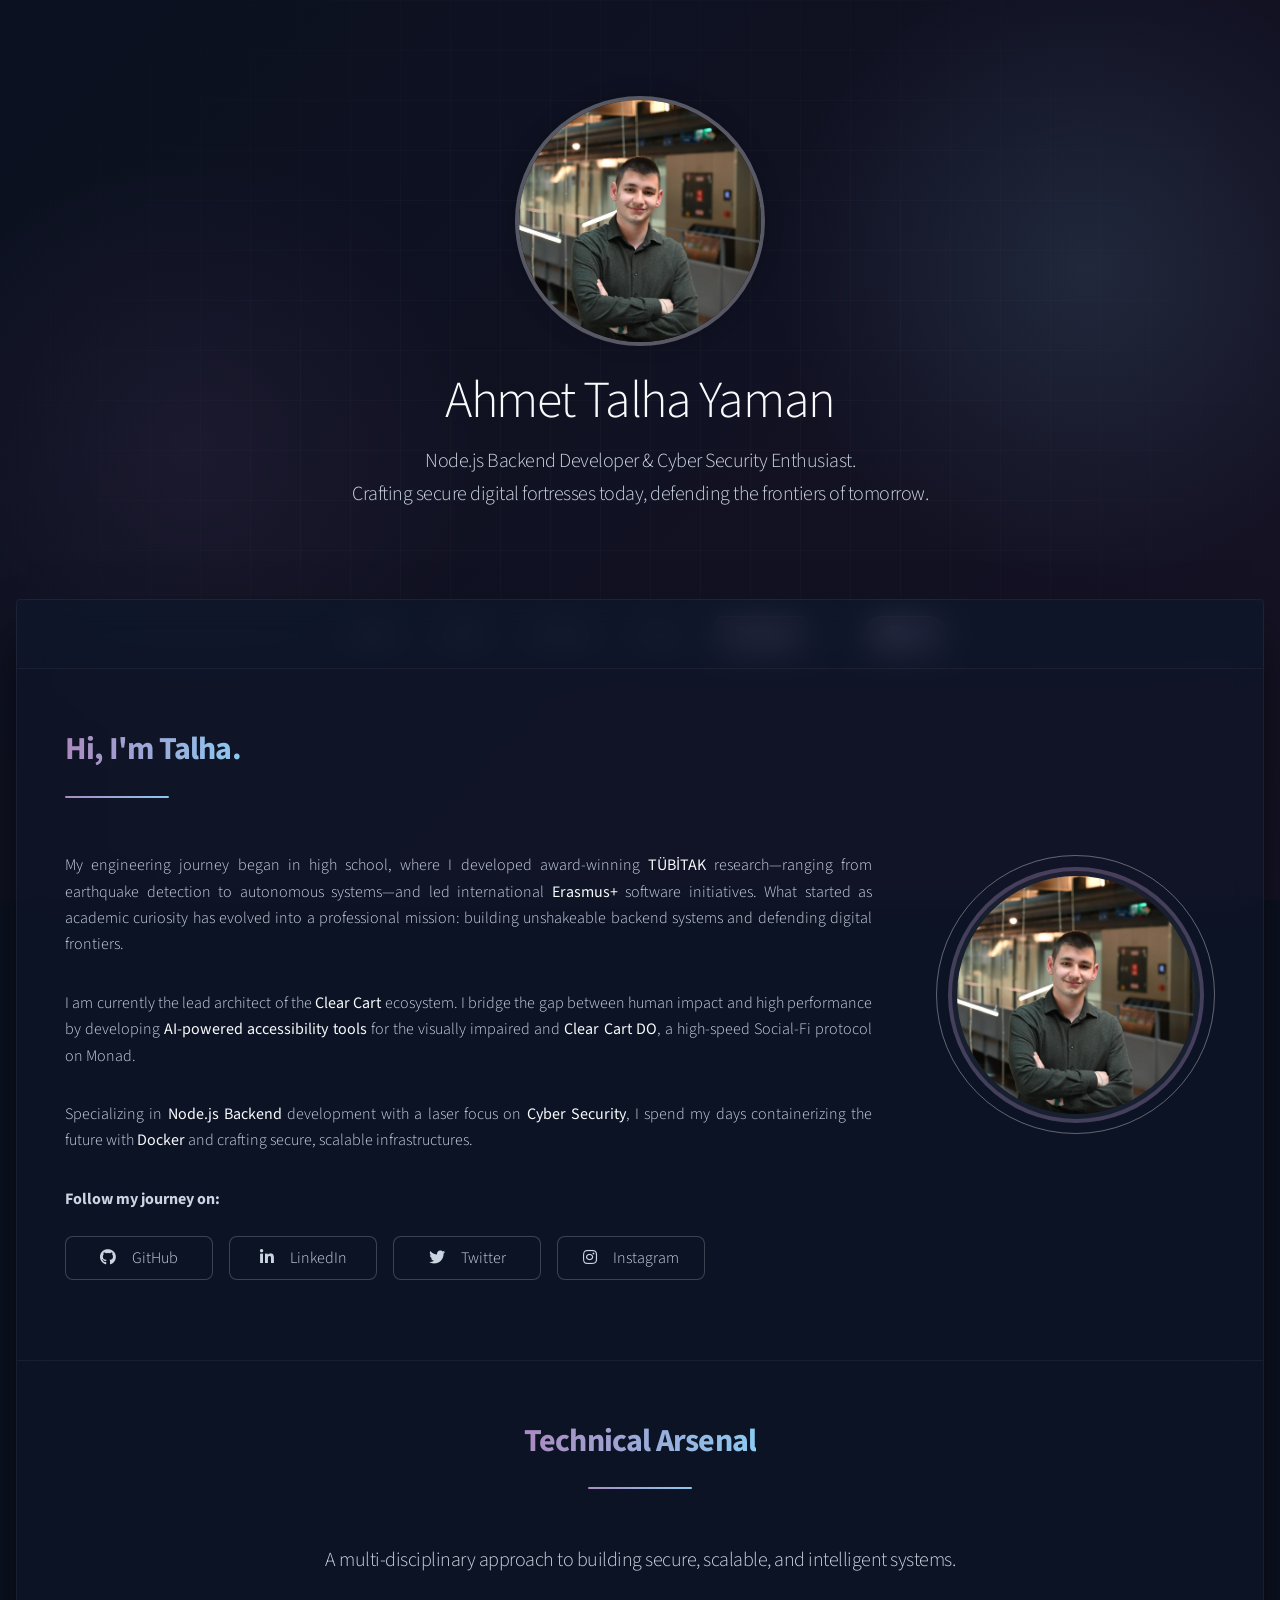
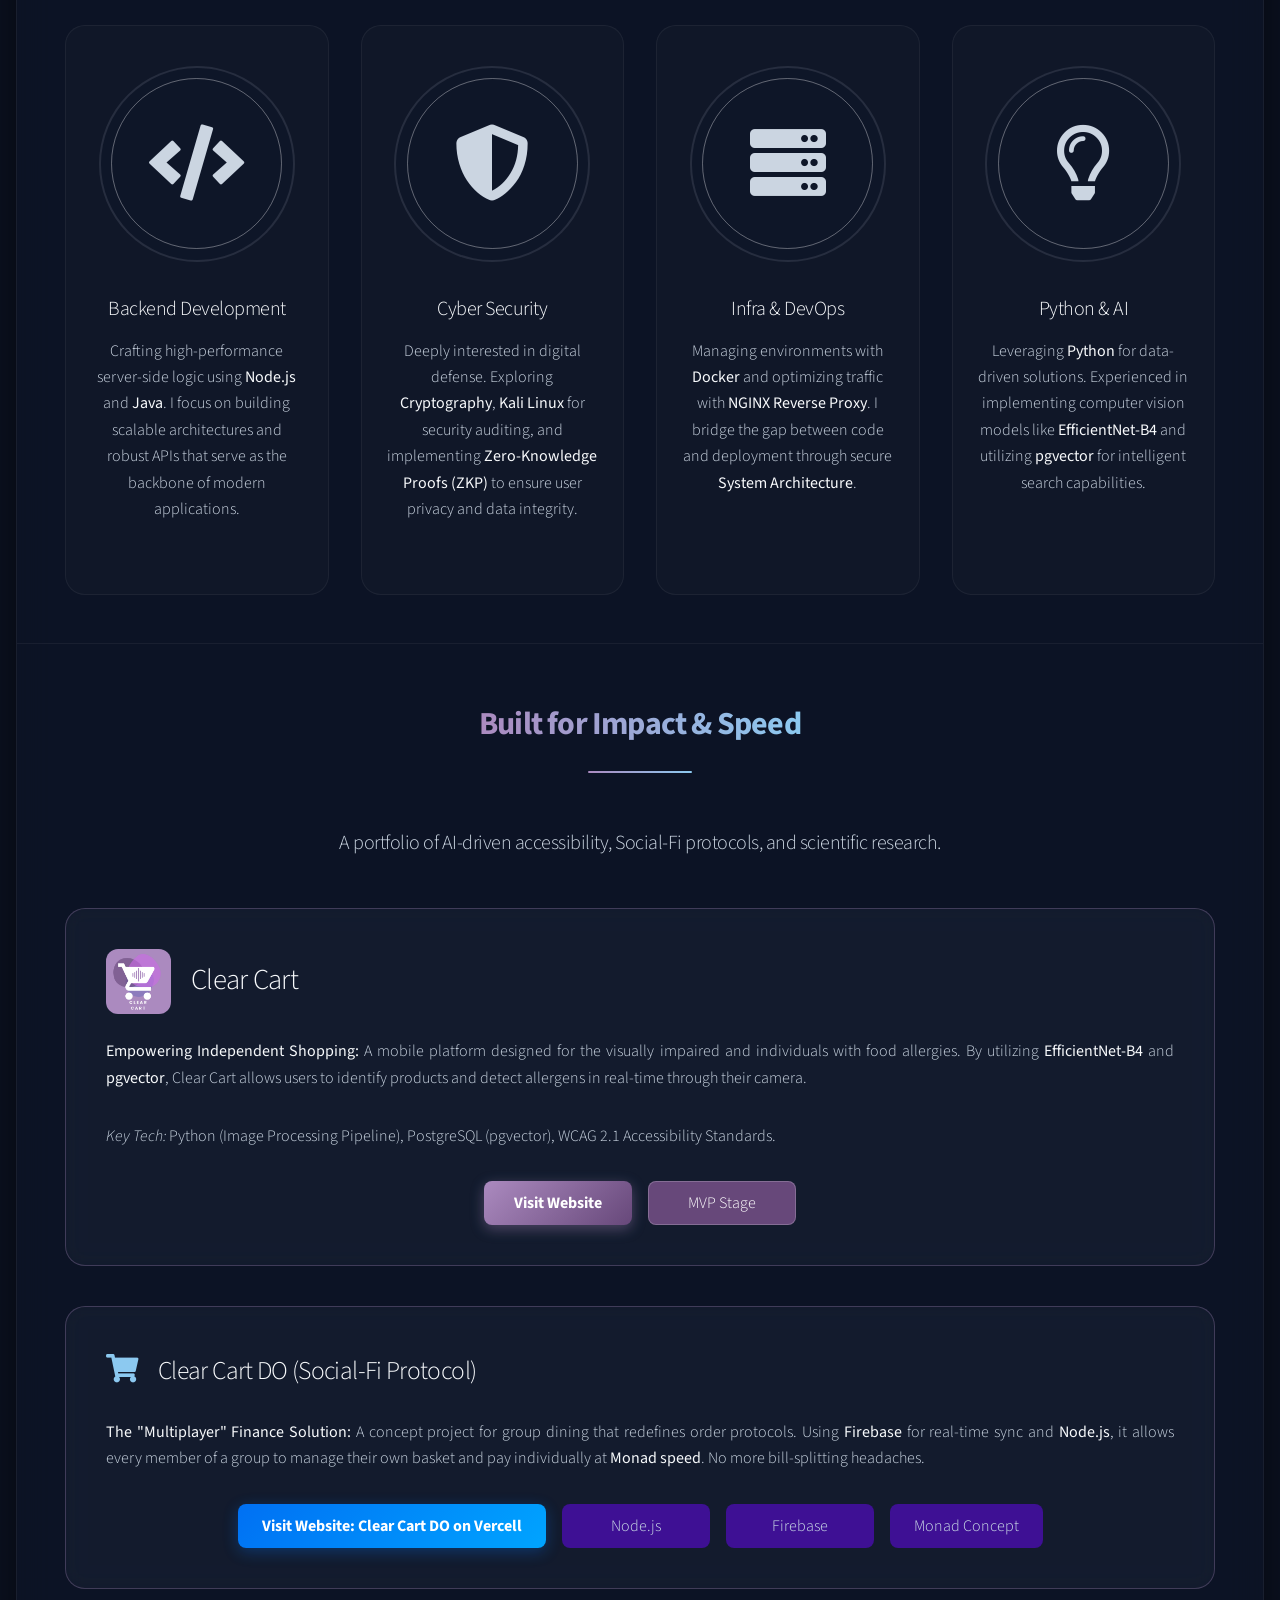
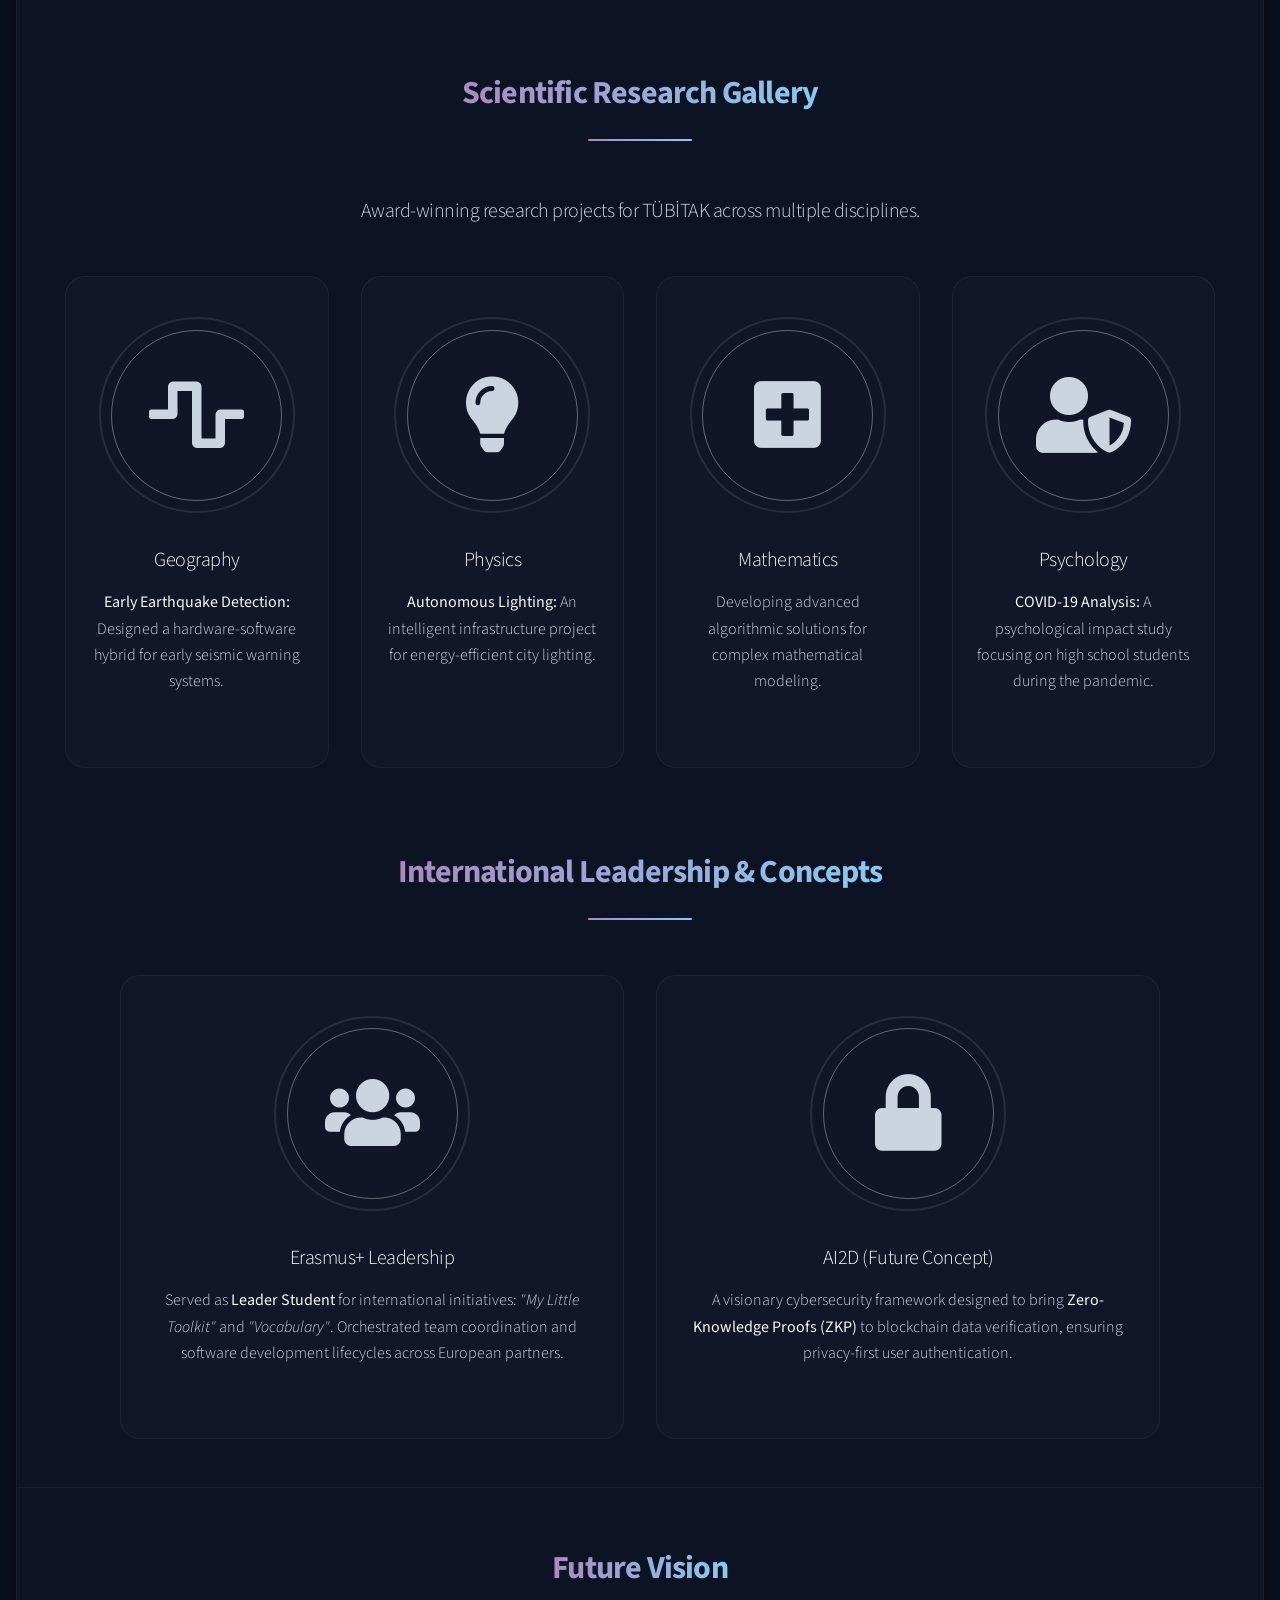
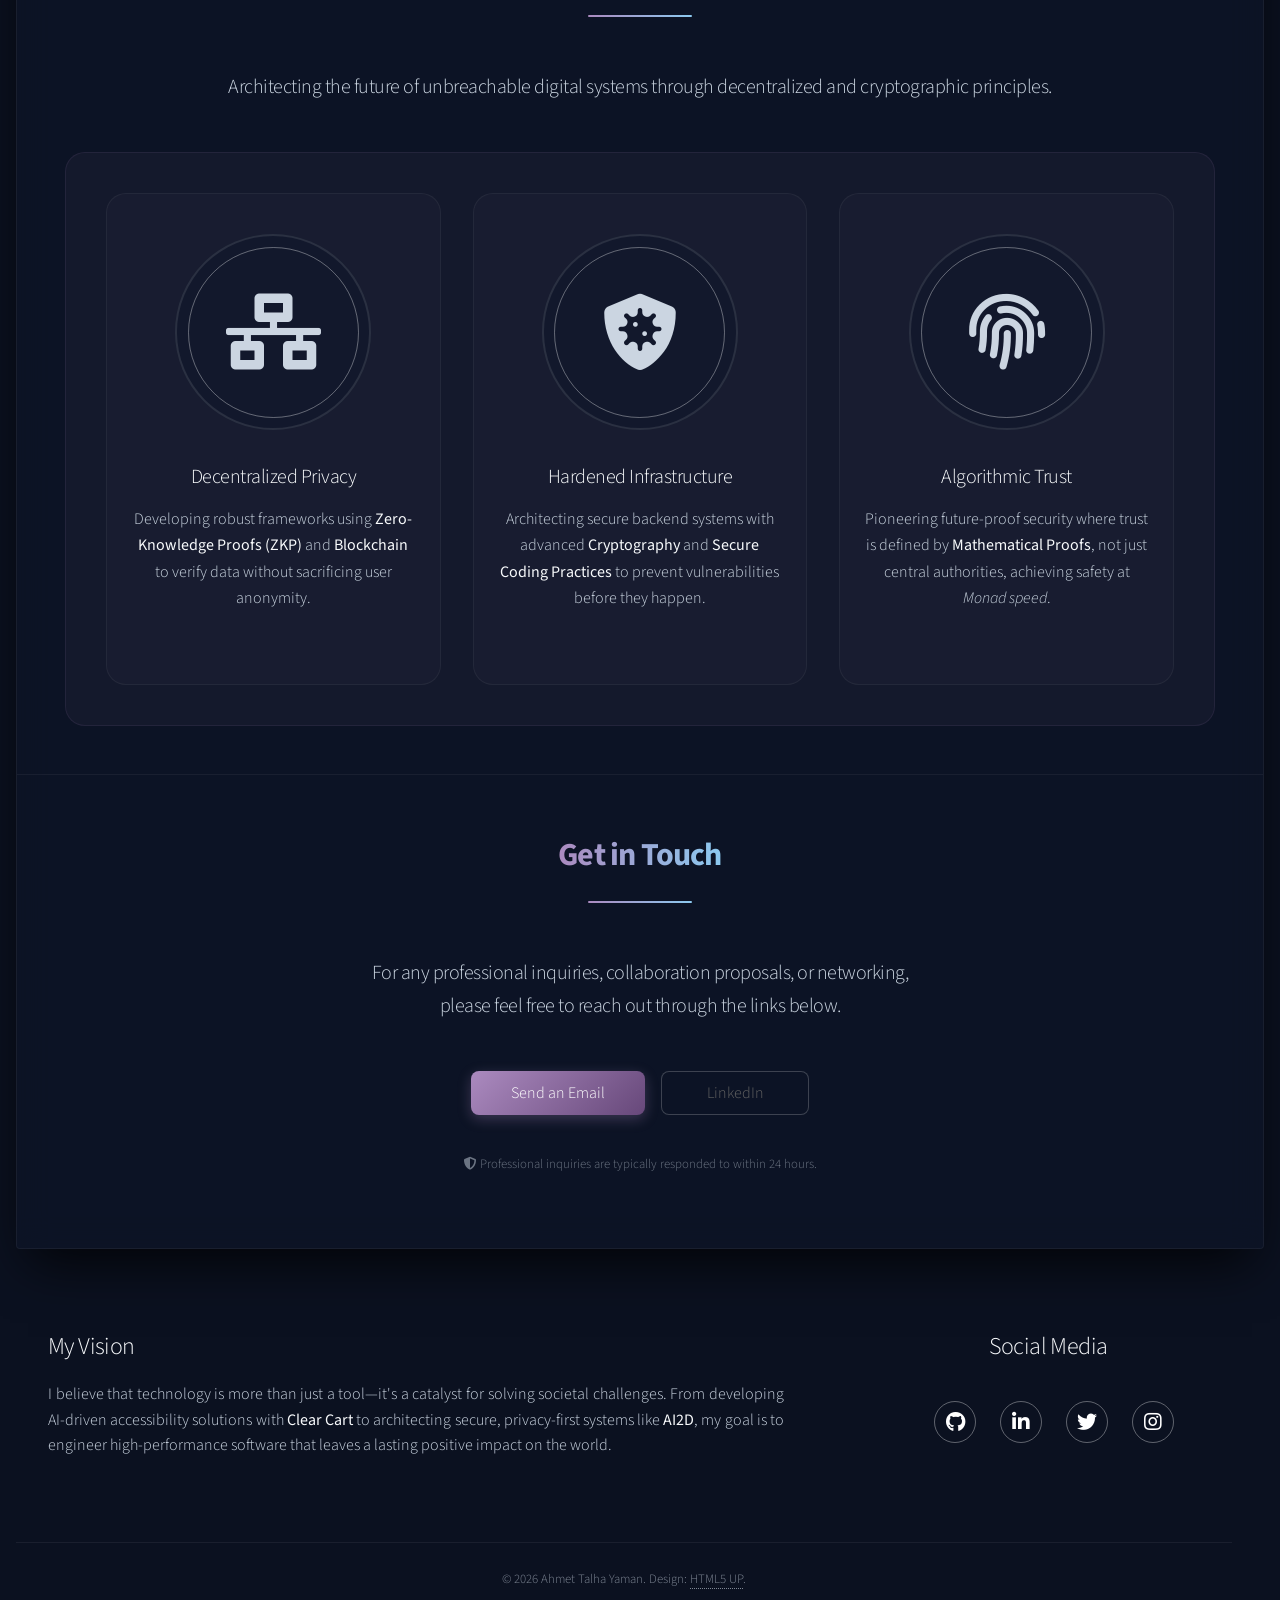
==== commit 5e66c8f2: "add: Clear Cart DO Vercell Link added" ====
--- a/index.html
+++ b/index.html
@@ -181,8 +181,13 @@
 					</p>
 
 					<ul class="actions special" style="margin-top: 2em;">
-						<li>
-							<span class="button small" style="border-color: #8cc9f0 !important; 
+						<a href="https://monad-cc-project-nextjs-cvj7xs8su-talhaymn7s-projects.vercel.app/"
+							class="button primary small vercell"
+							style="color: #ffffff !important; font-weight: bold !important;">
+							Visit Website: Clear Cart DO on Vercell
+						</a>
+						<li>
+							<span class="button small" style="border-color: #50778f !important; 
                      color: #ccdde7 !important; 
                      cursor: default !important;
                      box-shadow: none !important;
--- a/assets/css/main.css
+++ b/assets/css/main.css
@@ -1190,58 +1190,65 @@
 
 /* 6. KUSURSUZ GRID SİSTEMİ (Masaüstü Taşma ve Mobil Sıkışma Çözümü) */
 .features {
-    display: grid !important;
-    gap: 2em !important; /* Kutular arası boşluk */
-    margin: 0 auto !important; /* Grid'in kendisini tam ortaya hizalar */
-    width: 100% !important;
-    padding: 0 !important;
-    box-sizing: border-box !important;
+	display: grid !important;
+	gap: 2em !important;
+	/* Kutular arası boşluk */
+	margin: 0 auto !important;
+	/* Grid'in kendisini tam ortaya hizalar */
+	width: 100% !important;
+	padding: 0 !important;
+	box-sizing: border-box !important;
 }
 
 .features li {
-    width: 100% !important;
-    max-width: 100% !important;
-    margin: 0 !important;
-    background: rgba(255, 255, 255, 0.02) !important;
-    border: 1px solid rgba(255, 255, 255, 0.05) !important;
-    border-radius: 20px !important;
-    padding: 2.5em 1.5em !important;
-    text-align: center !important;
-    box-sizing: border-box !important;
-    transition: all 0.4s cubic-bezier(0.175, 0.885, 0.32, 1.275) !important;
-    display: flex !important;
-    flex-direction: column !important;
-    align-items: center !important;
+	width: 100% !important;
+	max-width: 100% !important;
+	margin: 0 !important;
+	background: rgba(255, 255, 255, 0.02) !important;
+	border: 1px solid rgba(255, 255, 255, 0.05) !important;
+	border-radius: 20px !important;
+	padding: 2.5em 1.5em !important;
+	text-align: center !important;
+	box-sizing: border-box !important;
+	transition: all 0.4s cubic-bezier(0.175, 0.885, 0.32, 1.275) !important;
+	display: flex !important;
+	flex-direction: column !important;
+	align-items: center !important;
 }
 
 .features li:hover {
-    transform: translateY(-10px) !important;
-    background: rgba(255, 255, 255, 0.05) !important;
-    border-color: rgba(140, 201, 240, 0.4) !important;
-    box-shadow: 0 15px 30px rgba(0, 0, 0, 0.4) !important;
+	transform: translateY(-10px) !important;
+	background: rgba(255, 255, 255, 0.05) !important;
+	border-color: rgba(140, 201, 240, 0.4) !important;
+	box-shadow: 0 15px 30px rgba(0, 0, 0, 0.4) !important;
 }
 
 /* Masaüstü Ekranlar (minmax(0, 1fr) ile kutuların taşması kesin olarak engellenir) */
 @media screen and (min-width: 1280px) {
-    #skills .features, #projects .features { 
-        grid-template-columns: repeat(4, minmax(0, 1fr)) !important; 
-    }
-    #vision .features { 
-        grid-template-columns: repeat(3, minmax(0, 1fr)) !important; 
-    }
+
+	#skills .features,
+	#projects .features {
+		grid-template-columns: repeat(4, minmax(0, 1fr)) !important;
+	}
+
+	#vision .features {
+		grid-template-columns: repeat(3, minmax(0, 1fr)) !important;
+	}
 }
 
 /* Tablet Ekranlar (2'li Sütun) */
 @media screen and (max-width: 1279px) and (min-width: 769px) {
-    .features { grid-template-columns: repeat(2, minmax(0, 1fr)) !important; }
+	.features {
+		grid-template-columns: repeat(2, minmax(0, 1fr)) !important;
+	}
 }
 
 /* Mobil Ekranlar (Tek Sütun - Kutular alt alta ferah ferah dizilir) */
 @media screen and (max-width: 768px) {
-    .features { 
-        grid-template-columns: minmax(0, 1fr) !important; 
-        gap: 1.5em !important;
-    }
+	.features {
+		grid-template-columns: minmax(0, 1fr) !important;
+		gap: 1.5em !important;
+	}
 }
 
 /* 7. BUTONLAR VE İKONLAR İÇİN PREMIUM DOKUNUŞLAR */
@@ -1252,6 +1259,20 @@
 	transition: all 0.3s ease !important;
 }
 
+.button.primary.vercell {
+    /* Mavi tonlarında modern bir gradyan */
+    background: linear-gradient(135deg, #0070f3 0%, #00a4ff 100%) !important;
+    border: none !important;
+    /* Mor gölge yerine hafif mavi gölge */
+    box-shadow: 0 4px 15px rgba(0, 112, 243, 0.3) !important;
+    transition: all 0.3s ease !important;
+}
+
+.button.primary.vercell:hover {
+    transform: translateY(-3px) !important;
+    box-shadow: 0 8px 25px rgba(0, 112, 243, 0.5) !important;
+    filter: brightness(1.2);
+}
 .button.primary:hover {
 	transform: translateY(-3px) !important;
 	box-shadow: 0 8px 25px rgba(171, 138, 191, 0.6) !important;
@@ -1334,112 +1355,126 @@
 
 /* Intro kısmındaki metinleri iki yana yasla */
 #intro p {
-    text-align: justify !important;
-    text-justify: inter-word !important;
+	text-align: justify !important;
+	text-justify: inter-word !important;
 }
 
 .button.icon::before {
-    margin-right: 1em !important;
+	margin-right: 1em !important;
 }
 
 /* --- EKRANI VE KUTULARI YANLAMASINA GENİŞLETME AYARI --- */
 
 /* 1. Sitenin ana iskeletini yanlamasına büyütüyoruz */
 #wrapper {
-    width: 78em !important; /* Orijinal 64em'den 78em'e çıkardık, site genişledi */
-    max-width: calc(100% - 2em) !important;
+	width: 78em !important;
+	/* Orijinal 64em'den 78em'e çıkardık, site genişledi */
+	max-width: calc(100% - 2em) !important;
 }
 
 /* 2. Orta bölümün gereksiz yan boşluklarını kısıp alanı kutulara veriyoruz */
-#main > .main {
-    padding: 5em 3em 3em 3em !important; 
+#main>.main {
+	padding: 5em 3em 3em 3em !important;
 }
 
 /* 3. Kutuların içindeki yazıların kenarlara çok çarpmaması için ince bir ayar */
 @media screen and (min-width: 1280px) {
-    .features li {
-        padding: 2.5em 1.5em !important;
-    }
+	.features li {
+		padding: 2.5em 1.5em !important;
+	}
 }
 
 
 
 /* --- International Leadership İçin Özel 2'li Grid Düzeltmesi --- */
 @media screen and (min-width: 769px) {
-    /* 4'lü kuralı ezmek için hem id hem de üst id'yi belirtiyoruz */
-    #projects #leadership-grid {
-        grid-template-columns: repeat(2, minmax(0, 1fr)) !important;
-        max-width: 65em !important; /* Kutular çok uzun olmasın, şık dursun diye genişliği sınırladık */
-        margin: 0 auto !important; /* Kutuları ekranın tam ortasına kilitler */
-    }
+
+	/* 4'lü kuralı ezmek için hem id hem de üst id'yi belirtiyoruz */
+	#projects #leadership-grid {
+		grid-template-columns: repeat(2, minmax(0, 1fr)) !important;
+		max-width: 65em !important;
+		/* Kutular çok uzun olmasın, şık dursun diye genişliği sınırladık */
+		margin: 0 auto !important;
+		/* Kutuları ekranın tam ortasına kilitler */
+	}
 }
 
 /* --- NAVBAR (MENÜ) TAM GENİŞLİK VE HİZALAMA FIX --- */
-#nav, #nav.alt {
-    width: 100% !important;
-    max-width: 78em !important; /* Sitenin yeni iskeletiyle tam eşitliyoruz */
-    left: 0 !important;
-    right: 0 !important;
-    margin: 0 auto !important; /* Ekranın tam ortasına kilitler */
-    border-radius: 12px 12px 0 0 !important; /* Üst köşelere hafif ve şık bir kavis */
+#nav,
+#nav.alt {
+	width: 100% !important;
+	max-width: 78em !important;
+	/* Sitenin yeni iskeletiyle tam eşitliyoruz */
+	left: 0 !important;
+	right: 0 !important;
+	margin: 0 auto !important;
+	/* Ekranın tam ortasına kilitler */
+	border-radius: 12px 12px 0 0 !important;
+	/* Üst köşelere hafif ve şık bir kavis */
 }
 
 /* Mobilde ekran dışına taşmasını engellemek için güvenlik ayarı */
 @media screen and (max-width: 768px) {
-    #nav, #nav.alt {
-        max-width: calc(100% - 2em) !important;
-        border-radius: 8px 8px 0 0 !important;
-    }
+
+	#nav,
+	#nav.alt {
+		max-width: calc(100% - 2em) !important;
+		border-radius: 8px 8px 0 0 !important;
+	}
 }
 
 /* Proje kutularındaki açıklamaları iki yana yasla (Butonlar ve başlıklar etkilenmez) */
 #projects div[style*="background"] p {
-    text-align: justify !important;
-    text-justify: inter-word !important;
-}
+	text-align: justify !important;
+	text-justify: inter-word !important;
+}
+
 /* --- BÖLÜM BAŞLIKLARININ ÜSTÜNDEKİ FAZLA BOŞLUKLARI TIRAŞLAMA --- */
 
 /* Ana bölümlerin (About, Skills, Projects, Contact vb.) üstündeki 5em'lik dev boşluğu 2.5em'e düşürüyoruz */
-#main > .main {
-    padding-top: 2.5em !important; 
+#main>.main {
+	padding-top: 2.5em !important;
 }
 
 /* Sayfa içindeki alt başlıkların üstünde kalan fazladan boşlukları da kısıp daha kompakt yapıyoruz */
 header.major {
-    padding-top: 1em !important;
+	padding-top: 1em !important;
 }
 
 /* --- LANGUAGE SWITCHER (DİL SEÇENEĞİ BUTONU) --- */
 .lang-switch {
-    margin-left: 1.5em !important;
-    border-left: 1px solid rgba(255, 255, 255, 0.1); /* Menüyle buton arasına ince bir çizgi çeker */
-    padding-left: 1.5em !important;
+	margin-left: 1.5em !important;
+	border-left: 1px solid rgba(255, 255, 255, 0.1);
+	/* Menüyle buton arasına ince bir çizgi çeker */
+	padding-left: 1.5em !important;
 }
 
 .lang-btn {
-    background: rgba(171, 138, 191, 0.2) !important;
-    border: 1px solid rgba(171, 138, 191, 0.5) !important;
-    color: #f8fafc !important;
-    border-radius: 20px !important;
-    padding: 0 1.2em !important;
-    display: flex !important;
-    align-items: center !important;
-    gap: 0.5em; /* İkon ile yazı arasını açar */
+	background: rgba(171, 138, 191, 0.2) !important;
+	border: 1px solid rgba(171, 138, 191, 0.5) !important;
+	color: #f8fafc !important;
+	border-radius: 20px !important;
+	padding: 0 1.2em !important;
+	display: flex !important;
+	align-items: center !important;
+	gap: 0.5em;
+	/* İkon ile yazı arasını açar */
 }
 
 .lang-btn:hover {
-    background: rgba(171, 138, 191, 0.5) !important;
-    transform: translateY(-2px);
+	background: rgba(171, 138, 191, 0.5) !important;
+	transform: translateY(-2px);
 }
 
 /* Mobilde dil butonunun alt kata şık bir şekilde inmesi için */
 @media screen and (max-width: 768px) {
-    .lang-switch {
-        margin-left: 0 !important;
-        border-left: none;
-        border-top: 1px solid rgba(255, 255, 255, 0.1); /* Çizgiyi üste alır */
-        padding-left: 0 !important;
-        padding-top: 0.5em !important;
-        margin-top: 0.5em !important;
-    }
+	.lang-switch {
+		margin-left: 0 !important;
+		border-left: none;
+		border-top: 1px solid rgba(255, 255, 255, 0.1);
+		/* Çizgiyi üste alır */
+		padding-left: 0 !important;
+		padding-top: 0.5em !important;
+		margin-top: 0.5em !important;
+	}
 }
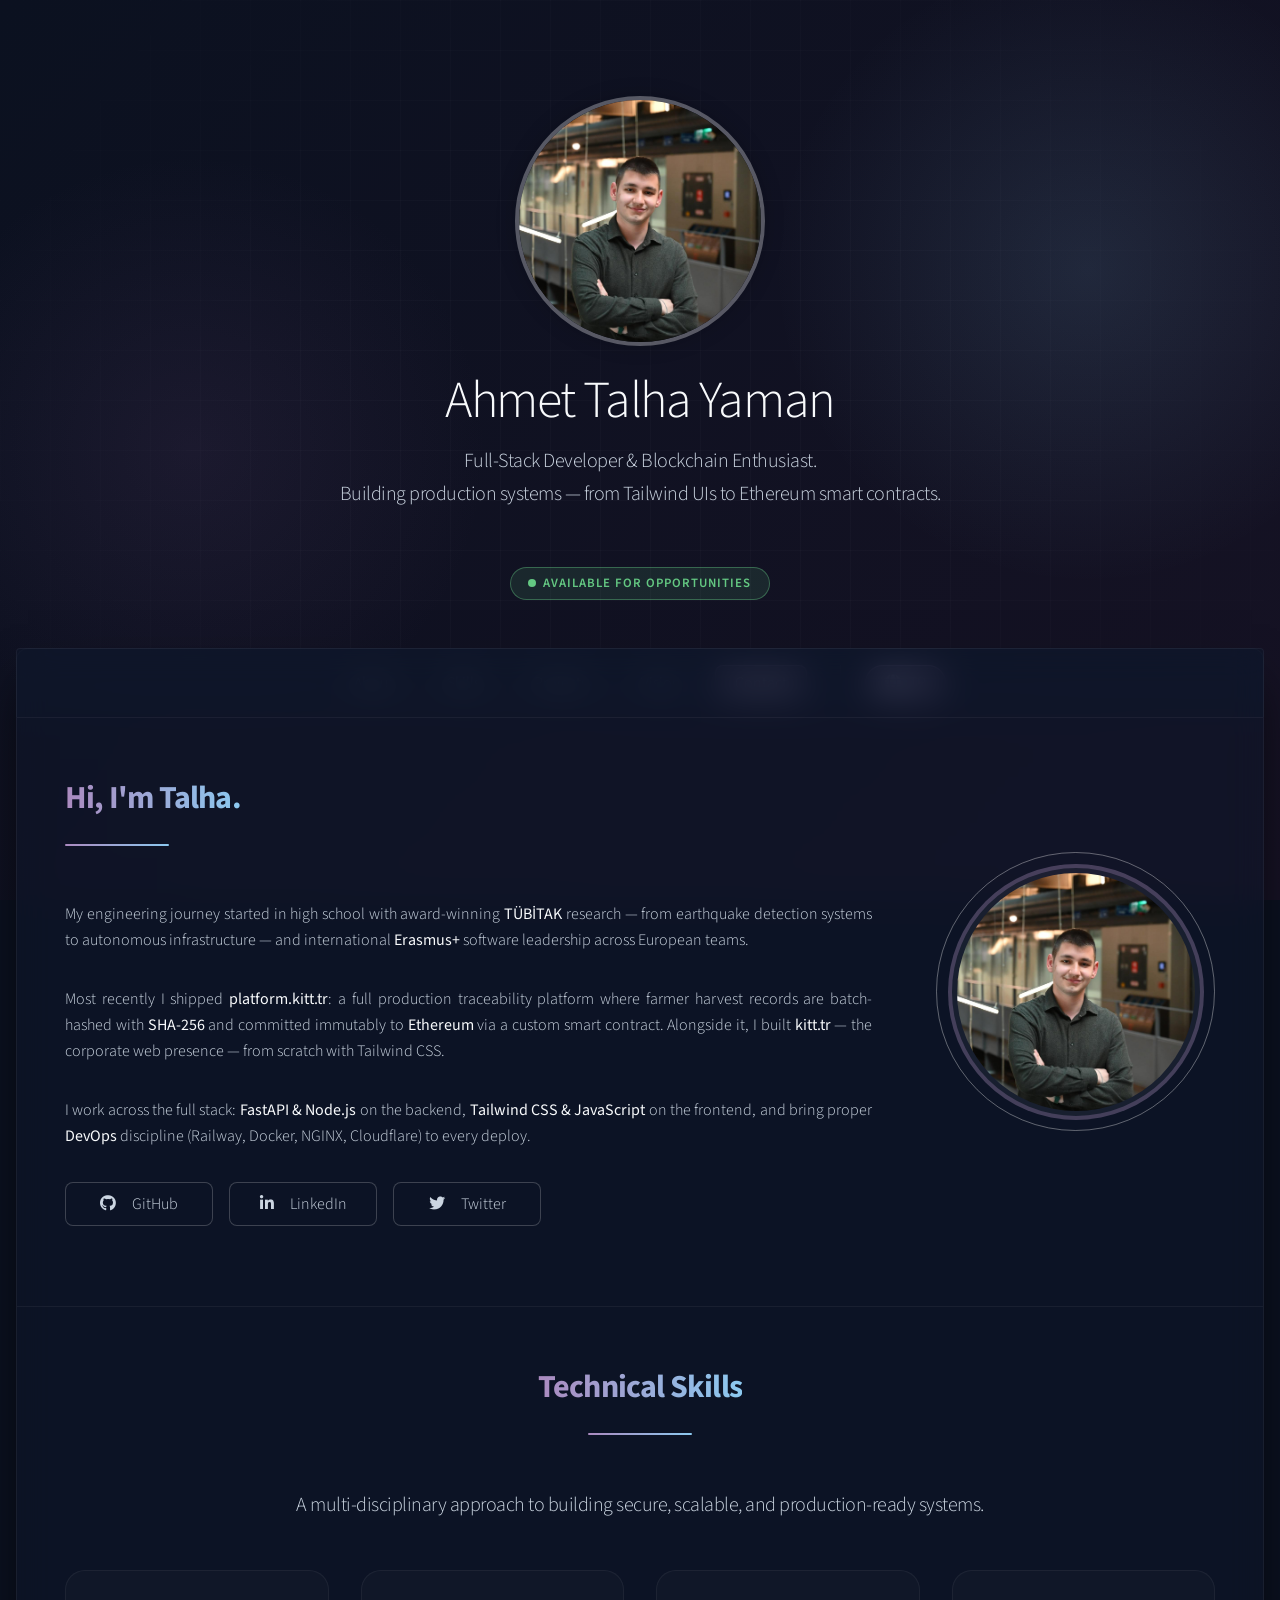
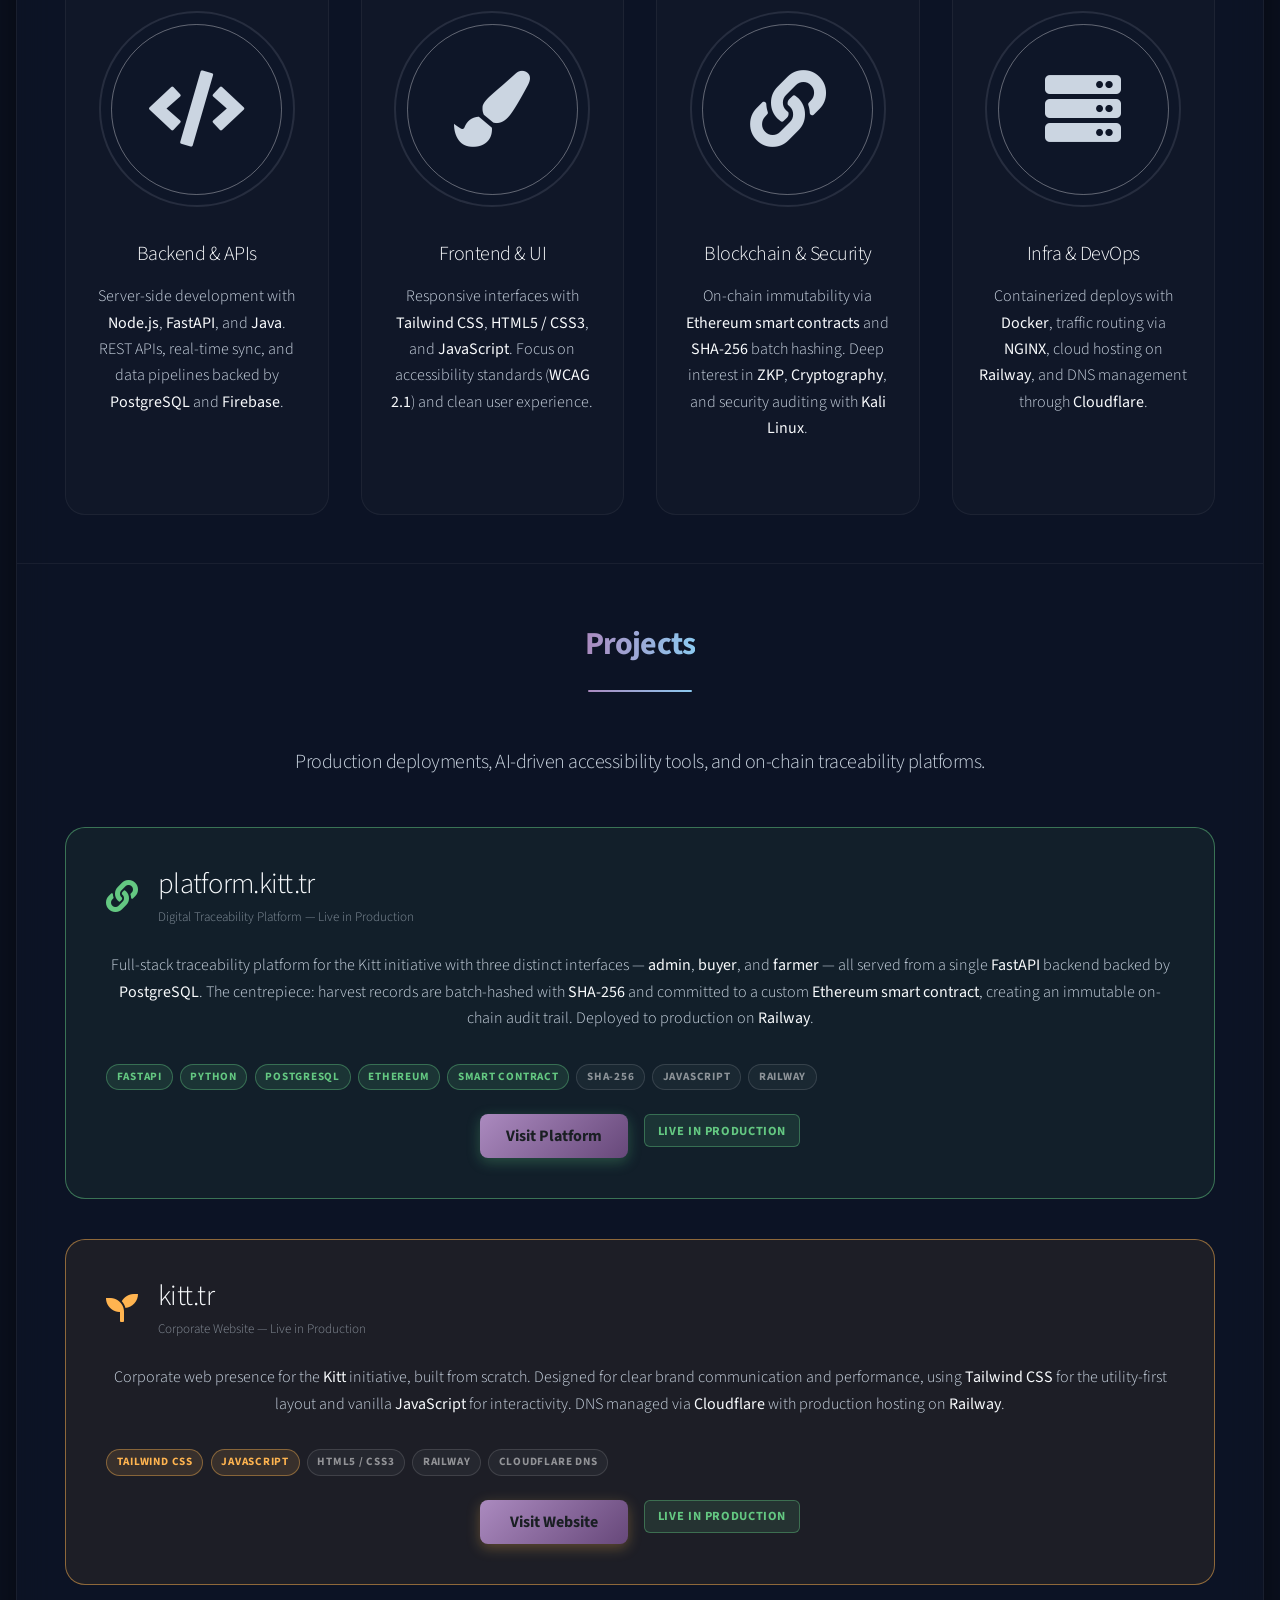
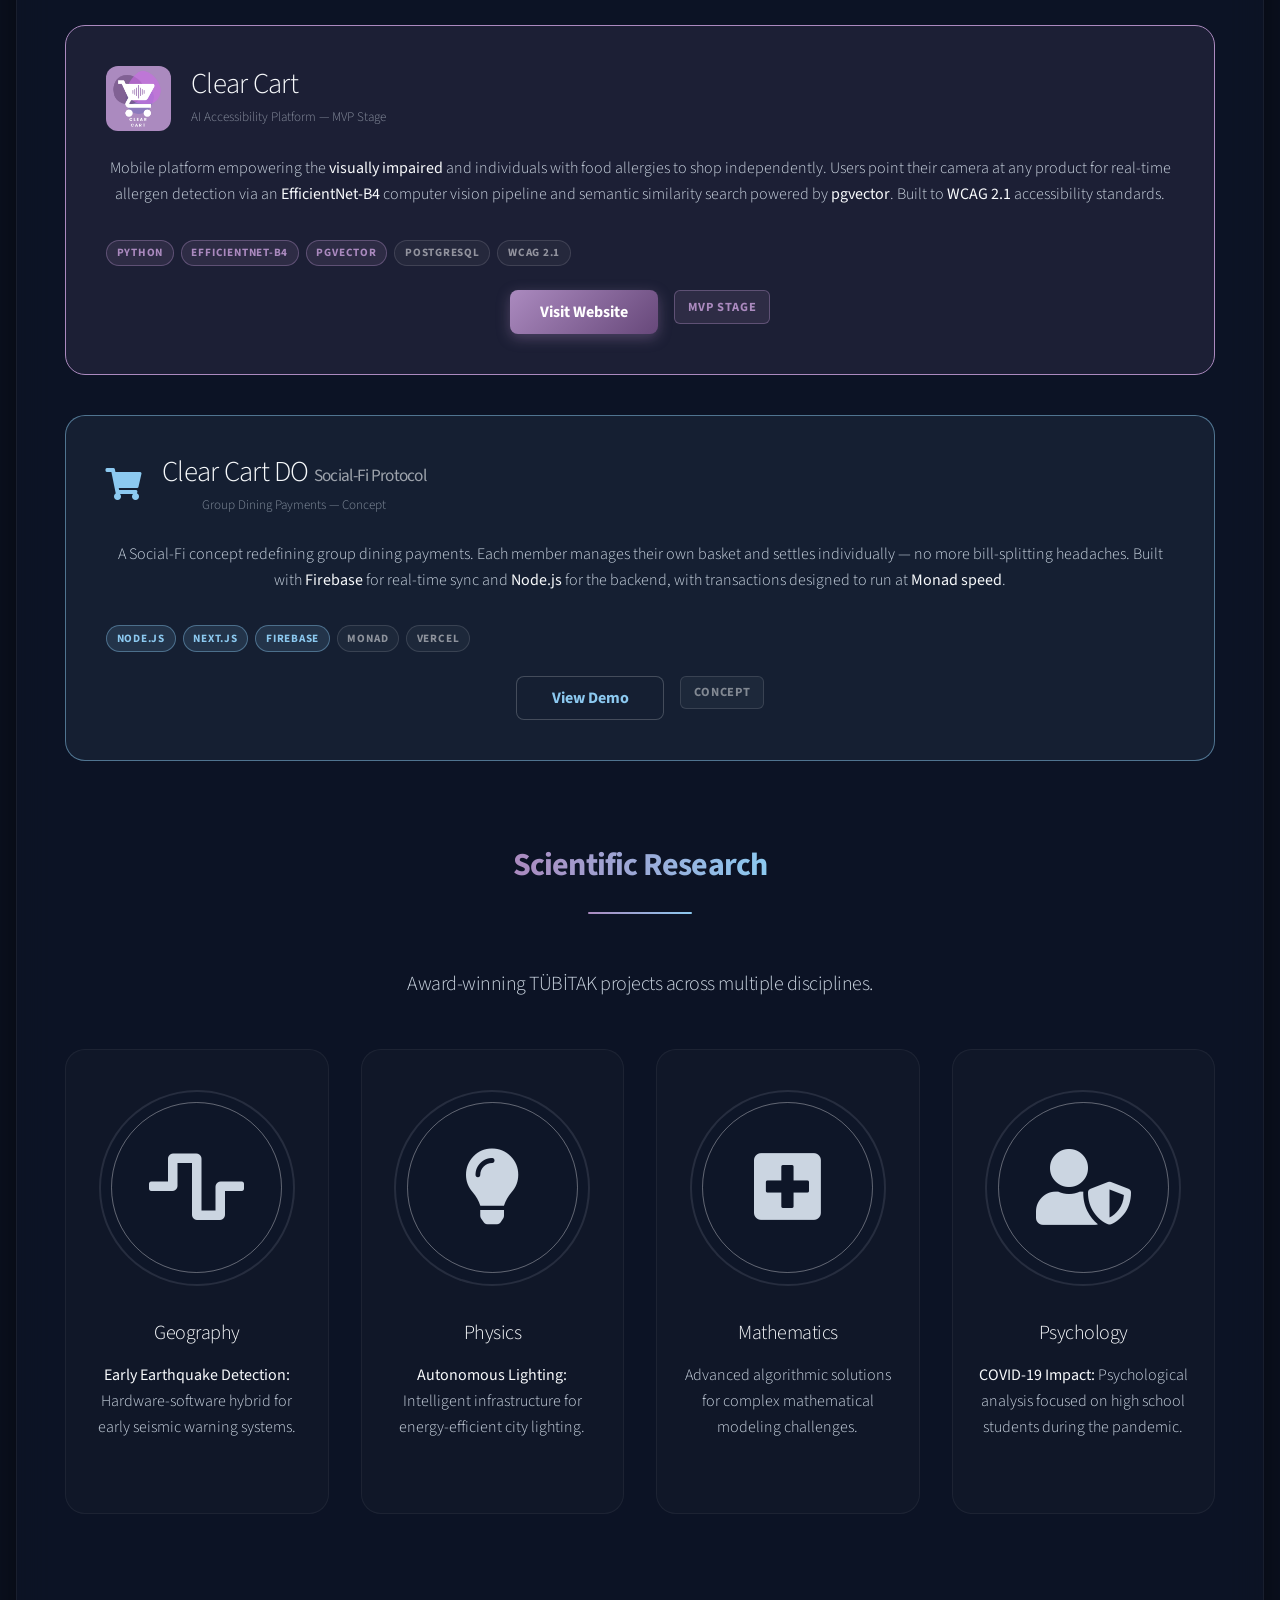
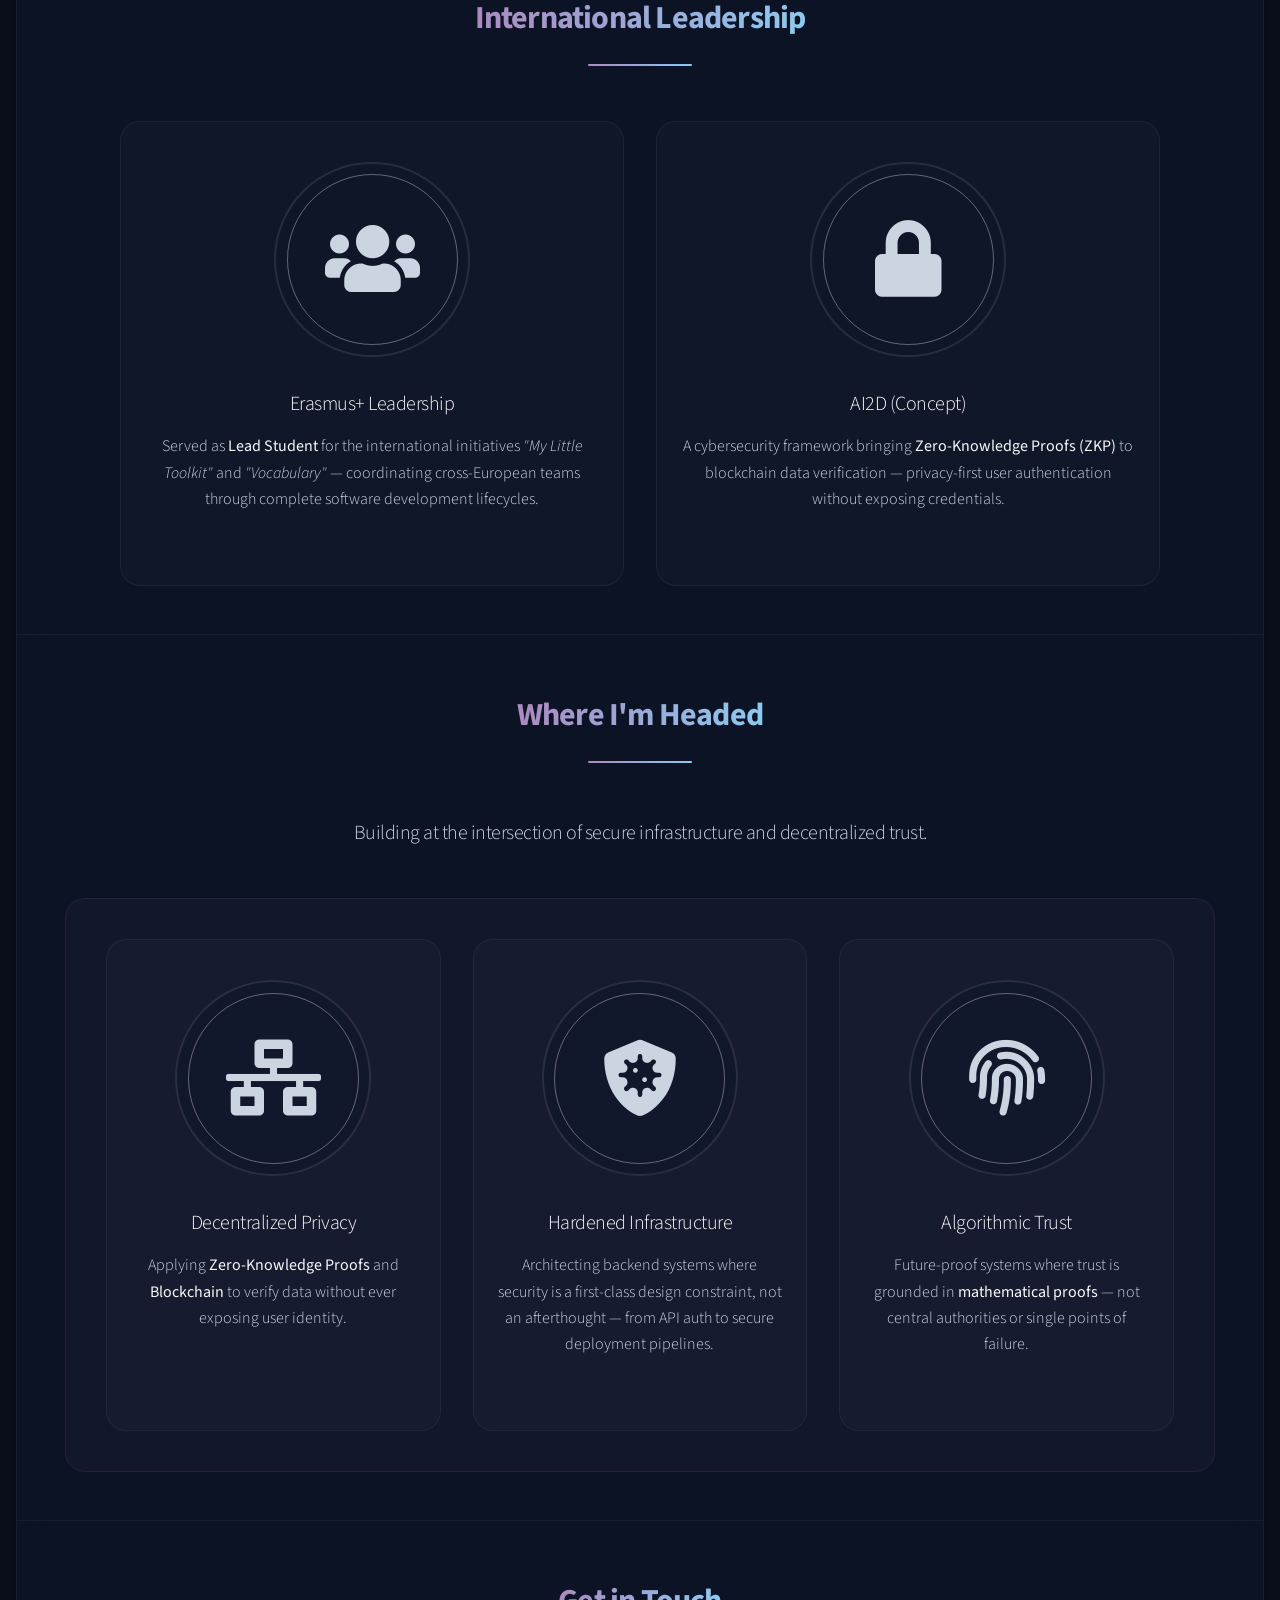
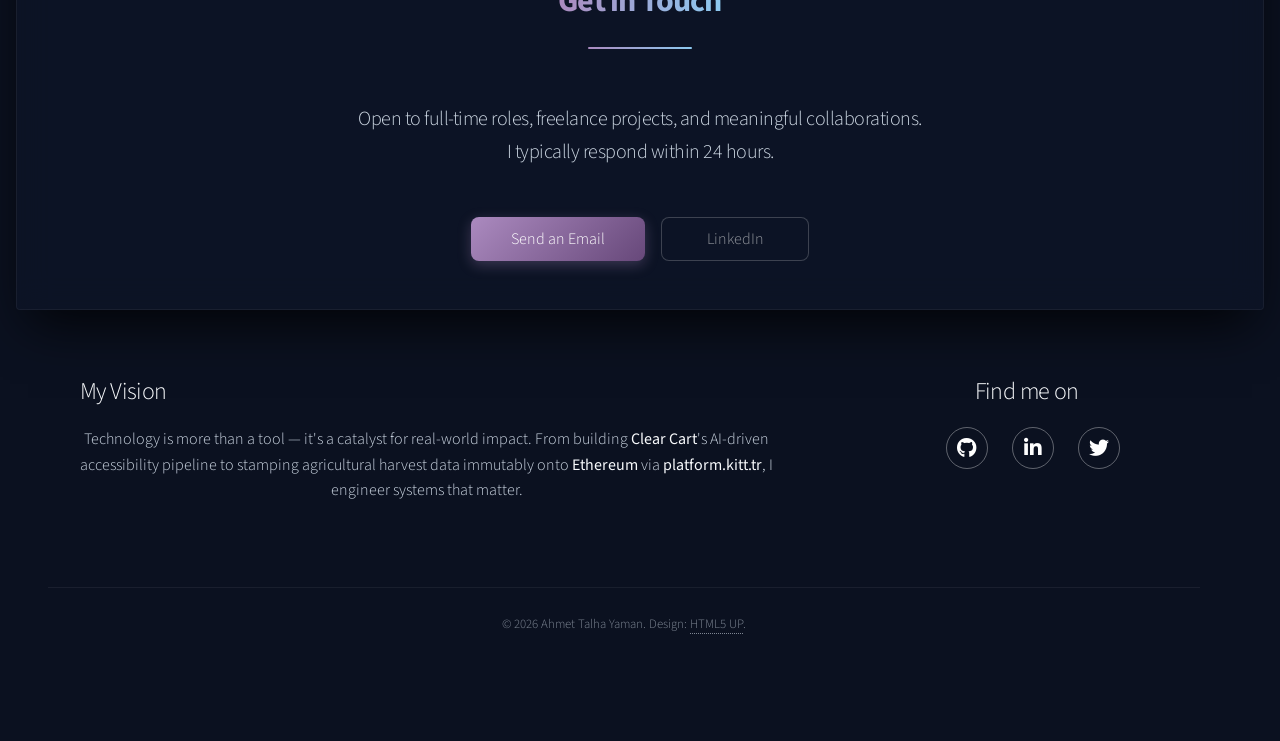
==== commit a838e509: "Revamp portfolio: add kitt.tr & platform.kitt.tr, full-stack reposition - Add platform.kitt.tr (Fast" ====
--- a/index.html
+++ b/index.html
@@ -1,10 +1,14 @@
 <!DOCTYPE HTML>
-<html>
+<html lang="en">
 
 <head>
-	<title>A. Talha Yaman | Developer Portfolio</title>
+	<title>Ahmet Talha Yaman | Full-Stack & Blockchain Developer</title>
 	<meta charset="utf-8" />
 	<meta name="viewport" content="width=device-width, initial-scale=1, user-scalable=no" />
+	<meta name="description" content="Full-Stack Developer specializing in Node.js, FastAPI, and Ethereum smart contracts. Shipping production-grade web apps and on-chain traceability platforms." />
+	<meta property="og:title" content="Ahmet Talha Yaman | Full-Stack & Blockchain Developer" />
+	<meta property="og:description" content="Full-Stack Developer specializing in Node.js, FastAPI, and Ethereum smart contracts. Shipping production-grade web apps and on-chain traceability platforms." />
+	<meta property="og:type" content="website" />
 	<link rel="stylesheet" href="assets/css/main.css" />
 	<noscript>
 		<link rel="stylesheet" href="assets/css/noscript.css" />
@@ -18,8 +22,9 @@
 		<header id="header" class="alt">
 			<span class="logo"><img src="images/header-photo.jpeg" alt="Ahmet Talha Yaman" /></span>
 			<h1>Ahmet Talha Yaman</h1>
-			<p>Node.js Backend Developer & Cyber Security Enthusiast.<br />
-				Crafting secure digital fortresses today, defending the frontiers of tomorrow.</p>
+			<p>Full-Stack Developer &amp; Blockchain Enthusiast.<br />
+				Building production systems — from Tailwind UIs to Ethereum smart contracts.</p>
+			<span class="available-badge">Available for Opportunities</span>
 		</header>
 
 		<nav id="nav">
@@ -44,33 +49,27 @@
 							<h2>Hi, I'm Talha.</h2>
 						</header>
 						<p>
-							My engineering journey began in high school, where I developed award-winning
-							<strong>TÜBİTAK</strong> research—ranging from earthquake detection to autonomous
-							systems—and led international <strong>Erasmus+</strong> software initiatives. What started
-							as academic curiosity has evolved into a professional mission: building unshakeable backend
-							systems and defending digital frontiers.
+							My engineering journey started in high school with award-winning
+							<strong>TÜBİTAK</strong> research — from earthquake detection systems to
+							autonomous infrastructure — and international <strong>Erasmus+</strong>
+							software leadership across European teams.
 						</p>
 						<p>
-							I am currently the lead architect of the <strong>Clear Cart</strong> ecosystem. I bridge the
-							gap between human impact and high performance by developing <strong>AI-powered accessibility
-								tools</strong> for the visually impaired and <strong>Clear Cart DO</strong>, a
-							high-speed Social-Fi protocol on Monad.
+							Most recently I shipped <strong>platform.kitt.tr</strong>: a full production
+							traceability platform where farmer harvest records are batch-hashed with
+							<strong>SHA-256</strong> and committed immutably to <strong>Ethereum</strong>
+							via a custom smart contract. Alongside it, I built <strong>kitt.tr</strong>
+							— the corporate web presence — from scratch with Tailwind CSS.
 						</p>
 						<p>
-							Specializing in <strong>Node.js Backend</strong> development with a laser focus on
-							<strong>Cyber Security</strong>, I spend my days containerizing the future with
-							<strong>Docker</strong> and crafting secure, scalable infrastructures.
-						</p>
-						<p style="margin-bottom: 1.5em; font-weight: bold;">Follow my journey on:</p>
+							I work across the full stack: <strong>FastAPI &amp; Node.js</strong> on the backend,
+							<strong>Tailwind CSS &amp; JavaScript</strong> on the frontend, and bring proper
+							<strong>DevOps</strong> discipline (Railway, Docker, NGINX, Cloudflare) to every deploy.
+						</p>
 						<ul class="actions">
-							<li><a href="https://github.com/talhaymn7" class="button icon brands fa-github">GitHub</a>
-							</li>
-							<li><a href="https://www.linkedin.com/in/ahmet-talha-yaman-56221b182/"
-									class="button icon brands fa-linkedin-in">LinkedIn</a></li>
-							<li><a href="https://x.com/talhaymn_7" class="button icon brands fa-twitter">Twitter</a>
-							</li>
-							<li><a href="https://www.instagram.com/talhaymn_7/"
-									class="button icon brands fa-instagram">Instagram</a></li>
+							<li><a href="https://github.com/talhaymn7" class="button icon brands fa-github" target="_blank">GitHub</a></li>
+							<li><a href="https://www.linkedin.com/in/ahmet-talha-yaman-56221b182/" class="button icon brands fa-linkedin-in" target="_blank">LinkedIn</a></li>
+							<li><a href="https://x.com/talhaymn_7" class="button icon brands fa-twitter" target="_blank">Twitter</a></li>
 						</ul>
 					</div>
 					<span class="image"><img src="images/header-photo.jpeg" alt="Ahmet Talha Yaman" /></span>
@@ -79,39 +78,40 @@
 
 			<section id="skills" class="main special">
 				<header class="major">
-					<h2>Technical Arsenal</h2>
-					<p>A multi-disciplinary approach to building secure, scalable, and intelligent systems.</p>
+					<h2>Technical Skills</h2>
+					<p>A multi-disciplinary approach to building secure, scalable, and production-ready systems.</p>
 				</header>
 				<ul class="features">
 					<li>
 						<span class="icon solid major style1 fa-code"></span>
-						<h3>Backend Development</h3>
-						<p>Crafting high-performance server-side logic using <strong>Node.js</strong> and
-							<strong>Java</strong>. I focus on building scalable architectures and robust APIs that serve
-							as the backbone of modern applications.
-						</p>
-					</li>
-					<li>
-						<span class="icon solid major style3 fa-shield-alt"></span>
-						<h3>Cyber Security</h3>
-						<p>Deeply interested in digital defense. Exploring <strong>Cryptography</strong>, <strong>Kali
-								Linux</strong> for security auditing, and implementing <strong>Zero-Knowledge Proofs
-								(ZKP)</strong> to ensure user privacy and data integrity.</p>
+						<h3>Backend &amp; APIs</h3>
+						<p>Server-side development with <strong>Node.js</strong>, <strong>FastAPI</strong>, and
+							<strong>Java</strong>. REST APIs, real-time sync, and data pipelines backed by
+							<strong>PostgreSQL</strong> and <strong>Firebase</strong>.
+						</p>
+					</li>
+					<li>
+						<span class="icon solid major style2 fa-paint-brush"></span>
+						<h3>Frontend &amp; UI</h3>
+						<p>Responsive interfaces with <strong>Tailwind CSS</strong>, <strong>HTML5 / CSS3</strong>,
+							and <strong>JavaScript</strong>. Focus on accessibility standards
+							(<strong>WCAG 2.1</strong>) and clean user experience.
+						</p>
+					</li>
+					<li>
+						<span class="icon solid major style3 fa-link"></span>
+						<h3>Blockchain &amp; Security</h3>
+						<p>On-chain immutability via <strong>Ethereum smart contracts</strong> and
+							<strong>SHA-256</strong> batch hashing. Deep interest in <strong>ZKP</strong>,
+							<strong>Cryptography</strong>, and security auditing with <strong>Kali Linux</strong>.
+						</p>
 					</li>
 					<li>
 						<span class="icon solid major style5 fa-server"></span>
-						<h3>Infra & DevOps</h3>
-						<p>Managing environments with <strong>Docker</strong> and optimizing traffic with <strong>NGINX
-								Reverse Proxy</strong>. I bridge the gap between code and deployment through secure
-							<strong>System Architecture</strong>.
-						</p>
-					</li>
-					<li>
-						<span class="icon major style2 fa-lightbulb"></span>
-						<h3>Python & AI</h3>
-						<p>Leveraging <strong>Python</strong> for data-driven solutions. Experienced in implementing
-							computer vision models like <strong>EfficientNet-B4</strong> and utilizing
-							<strong>pgvector</strong> for intelligent search capabilities.
+						<h3>Infra &amp; DevOps</h3>
+						<p>Containerized deploys with <strong>Docker</strong>, traffic routing via
+							<strong>NGINX</strong>, cloud hosting on <strong>Railway</strong>,
+							and DNS management through <strong>Cloudflare</strong>.
 						</p>
 					</li>
 				</ul>
@@ -119,267 +119,290 @@
 
 			<section id="projects" class="main special">
 				<header class="major">
-					<h2>Built for Impact & Speed</h2>
-					<p>A portfolio of AI-driven accessibility, Social-Fi protocols, and scientific research.</p>
-				</header>
-
-				<div
-					style="text-align: left; background: rgba(171, 138, 191, 0.1); padding: 2.5em; border-radius: 20px; margin-bottom: 2.5em; border: 1px solid #ab8abf;">
-
-					<div style="display: flex; align-items: center; margin-bottom: 1.5em;">
-						<img src="images/clear-cart-logo.png" alt="Clear Cart Logo"
-							style="width: 65px; height: 65px; margin-right: 20px; border-radius: 12px; object-fit: contain;">
-						<h3 style="color: #ab8abf; font-size: 1.8em; margin: 0; line-height: 1.2;">Clear Cart </h3>
-					</div>
-
-					<p><strong>Empowering Independent Shopping:</strong> A mobile platform designed for the visually
-						impaired and individuals with food allergies. By utilizing <strong>EfficientNet-B4</strong> and
-						<strong>pgvector</strong>, Clear Cart allows users to identify products and detect allergens in
-						real-time through their camera.
+					<h2>Projects</h2>
+					<p>Production deployments, AI-driven accessibility tools, and on-chain traceability platforms.</p>
+				</header>
+
+				<!-- platform.kitt.tr -->
+				<div class="project-card project-card--blockchain">
+					<div class="project-header">
+						<span class="icon solid fa-link" style="font-size: 2em; color: #64c882; margin-right: 20px; flex-shrink: 0;"></span>
+						<div>
+							<h3 class="color-blockchain">platform.kitt.tr</h3>
+							<p class="project-subtitle">Digital Traceability Platform — Live in Production</p>
+						</div>
+					</div>
+					<p>
+						Full-stack traceability platform for the Kitt initiative with three distinct
+						interfaces — <strong>admin</strong>, <strong>buyer</strong>, and
+						<strong>farmer</strong> — all served from a single <strong>FastAPI</strong> backend
+						backed by <strong>PostgreSQL</strong>. The centrepiece: harvest records are
+						batch-hashed with <strong>SHA-256</strong> and committed to a custom
+						<strong>Ethereum smart contract</strong>, creating an immutable on-chain audit trail.
+						Deployed to production on <strong>Railway</strong>.
 					</p>
-
-					<p><em>Key Tech:</em> Python (Image Processing Pipeline), PostgreSQL (pgvector), WCAG 2.1
-						Accessibility Standards.</p>
-
-					<ul class="actions">
-						<li>
-							<a href="https://clearcart.com.tr/en" class="button primary small" style="background-color: #ab8abf !important; 
-                  color: #ffffff !important; 
-                  box-shadow: 0 4px 14px 0 rgba(171, 138, 191, 0.39) !important; 
-                  border: none !important; 
-                  font-weight: bold !important;">
+					<div class="tech-badges">
+						<span class="tech-badge tech-badge--green">FastAPI</span>
+						<span class="tech-badge tech-badge--green">Python</span>
+						<span class="tech-badge tech-badge--green">PostgreSQL</span>
+						<span class="tech-badge tech-badge--green">Ethereum</span>
+						<span class="tech-badge tech-badge--green">Smart Contract</span>
+						<span class="tech-badge tech-badge--dark">SHA-256</span>
+						<span class="tech-badge tech-badge--dark">JavaScript</span>
+						<span class="tech-badge tech-badge--dark">Railway</span>
+					</div>
+					<ul class="actions" style="margin-top: 1.5em; margin-bottom: 0;">
+						<li>
+							<a href="https://platform.kitt.tr" class="button primary small btn-blockchain" target="_blank">
+								Visit Platform
+							</a>
+						</li>
+						<li>
+							<span class="status-badge status-badge--live">Live in Production</span>
+						</li>
+					</ul>
+				</div>
+
+				<!-- kitt.tr -->
+				<div class="project-card project-card--web">
+					<div class="project-header">
+						<span class="icon solid fa-seedling" style="font-size: 2em; color: #ffb450; margin-right: 20px; flex-shrink: 0;"></span>
+						<div>
+							<h3 class="color-web">kitt.tr</h3>
+							<p class="project-subtitle">Corporate Website — Live in Production</p>
+						</div>
+					</div>
+					<p>
+						Corporate web presence for the <strong>Kitt</strong> initiative, built from scratch.
+						Designed for clear brand communication and performance, using
+						<strong>Tailwind CSS</strong> for the utility-first layout and vanilla
+						<strong>JavaScript</strong> for interactivity. DNS managed via
+						<strong>Cloudflare</strong> with production hosting on <strong>Railway</strong>.
+					</p>
+					<div class="tech-badges">
+						<span class="tech-badge tech-badge--orange">Tailwind CSS</span>
+						<span class="tech-badge tech-badge--orange">JavaScript</span>
+						<span class="tech-badge tech-badge--dark">HTML5 / CSS3</span>
+						<span class="tech-badge tech-badge--dark">Railway</span>
+						<span class="tech-badge tech-badge--dark">Cloudflare DNS</span>
+					</div>
+					<ul class="actions" style="margin-top: 1.5em; margin-bottom: 0;">
+						<li>
+							<a href="https://kitt.tr" class="button primary small btn-web" target="_blank">
 								Visit Website
 							</a>
 						</li>
-
-						<li>
-							<span class="button small disabled" style="background-color: #67487a !important; 
-                     color: #ffffff !important; 
-                     opacity: 1 !important; 
-                     cursor: default !important; 
-                     border: none !important;">
-								MVP Stage
-							</span>
-						</li>
-					</ul>
-				</div>
-
-				<div
-					style="text-align: left; background: rgba(140, 201, 240, 0.08); padding: 2.5em; border-radius: 20px; margin-bottom: 3em; border: 1px solid #8cc9f0;">
-
-					<div style="display: flex; align-items: center; margin-bottom: 1.5em;">
-						<span class="icon solid fa-shopping-cart"
-							style="font-size: 1.8em; color: #8cc9f0; margin-right: 20px;"></span>
-						<h3 style="color: #636363; font-size: 1.6em; margin: 0; line-height: 1.2;">Clear Cart DO
-							(Social-Fi Protocol)</h3>
-					</div>
-
-					<p><strong>The "Multiplayer" Finance Solution:</strong> A concept project for group dining that
-						redefines order protocols. Using <strong>Firebase</strong> for real-time sync and
-						<strong>Node.js</strong>, it allows every member of a group to manage their own basket and pay
-						individually at <strong>Monad speed</strong>. No more bill-splitting headaches.
+						<li>
+							<span class="status-badge status-badge--live">Live in Production</span>
+						</li>
+					</ul>
+				</div>
+
+				<!-- Clear Cart -->
+				<div class="project-card project-card--purple">
+					<div class="project-header">
+						<img src="images/clear-cart-logo.png" alt="Clear Cart Logo">
+						<div>
+							<h3 class="color-purple">Clear Cart</h3>
+							<p class="project-subtitle">AI Accessibility Platform — MVP Stage</p>
+						</div>
+					</div>
+					<p>
+						Mobile platform empowering the <strong>visually impaired</strong> and individuals
+						with food allergies to shop independently. Users point their camera at any product
+						for real-time allergen detection via an <strong>EfficientNet-B4</strong> computer
+						vision pipeline and semantic similarity search powered by <strong>pgvector</strong>.
+						Built to <strong>WCAG 2.1</strong> accessibility standards.
 					</p>
-
-					<ul class="actions special" style="margin-top: 2em;">
-						<a href="https://monad-cc-project-nextjs-cvj7xs8su-talhaymn7s-projects.vercel.app/"
-							class="button primary small vercell"
-							style="color: #ffffff !important; font-weight: bold !important;">
-							Visit Website: Clear Cart DO on Vercell
-						</a>
-						<li>
-							<span class="button small" style="border-color: #50778f !important; 
-                     color: #ccdde7 !important; 
-                     cursor: default !important;
-                     box-shadow: none !important;
-                     background: #3e1094 !important">
-								Node.js
-							</span>
-						</li>
-						<li>
-							<span class="button small" style="border-color: #8cc9f0 !important; 
-                     color: #ccdde7 !important; 
-                     cursor: default !important;
-                     box-shadow: none !important;
-                     background: #3e1094 !important">
-								Firebase
-							</span>
-						</li>
-						<li>
-							<span class="button small" style="border-color: #8cc9f0 !important; 
-                   color: #ccdde7 !important; 
-                     cursor: default !important;
-                     box-shadow: none !important;
-                     background: #3e1094 !important">
-								Monad Concept
-							</span>
+					<div class="tech-badges">
+						<span class="tech-badge tech-badge--purple">Python</span>
+						<span class="tech-badge tech-badge--purple">EfficientNet-B4</span>
+						<span class="tech-badge tech-badge--purple">pgvector</span>
+						<span class="tech-badge tech-badge--dark">PostgreSQL</span>
+						<span class="tech-badge tech-badge--dark">WCAG 2.1</span>
+					</div>
+					<ul class="actions" style="margin-top: 1.5em; margin-bottom: 0;">
+						<li>
+							<a href="https://clearcart.com.tr/en" class="button primary small btn-purple" target="_blank">
+								Visit Website
+							</a>
+						</li>
+						<li>
+							<span class="status-badge status-badge--mvp">MVP Stage</span>
+						</li>
+					</ul>
+				</div>
+
+				<!-- Clear Cart DO -->
+				<div class="project-card project-card--blue">
+					<div class="project-header">
+						<span class="icon solid fa-shopping-cart" style="font-size: 2em; color: #8cc9f0; margin-right: 20px; flex-shrink: 0;"></span>
+						<div>
+							<h3 class="color-blue">Clear Cart DO <small style="font-size: 0.6em; opacity: 0.6; font-weight: 400;">Social-Fi Protocol</small></h3>
+							<p class="project-subtitle">Group Dining Payments — Concept</p>
+						</div>
+					</div>
+					<p>
+						A Social-Fi concept redefining group dining payments. Each member manages their
+						own basket and settles individually — no more bill-splitting headaches. Built
+						with <strong>Firebase</strong> for real-time sync and <strong>Node.js</strong>
+						for the backend, with transactions designed to run at <strong>Monad speed</strong>.
+					</p>
+					<div class="tech-badges">
+						<span class="tech-badge tech-badge--blue">Node.js</span>
+						<span class="tech-badge tech-badge--blue">Next.js</span>
+						<span class="tech-badge tech-badge--blue">Firebase</span>
+						<span class="tech-badge tech-badge--dark">Monad</span>
+						<span class="tech-badge tech-badge--dark">Vercel</span>
+					</div>
+					<ul class="actions" style="margin-top: 1.5em; margin-bottom: 0;">
+						<li>
+							<a href="https://monad-cc-project-nextjs-cvj7xs8su-talhaymn7s-projects.vercel.app/" class="button small btn-blue" target="_blank">
+								View Demo
+							</a>
+						</li>
+						<li>
+							<span class="status-badge status-badge--concept">Concept</span>
 						</li>
 					</ul>
 				</div>
 
 				<header class="major" style="margin-top: 4em;">
-					<h2>Scientific Research Gallery</h2>
-					<p>Award-winning research projects for TÜBİTAK across multiple disciplines.</p>
+					<h2>Scientific Research</h2>
+					<p>Award-winning TÜBİTAK projects across multiple disciplines.</p>
 				</header>
 				<ul class="features" style="margin-bottom: 4em;">
 					<li>
 						<span class="icon solid major style1 fa-wave-square"></span>
 						<h3>Geography</h3>
-						<p><strong>Early Earthquake Detection:</strong> Designed a hardware-software hybrid for early
-							seismic warning systems.</p>
+						<p><strong>Early Earthquake Detection:</strong> Hardware-software hybrid for early seismic warning systems.</p>
 					</li>
 					<li>
 						<span class="icon solid major style2 fa-lightbulb"></span>
 						<h3>Physics</h3>
-						<p><strong>Autonomous Lighting:</strong> An intelligent infrastructure project for
-							energy-efficient city lighting.</p>
+						<p><strong>Autonomous Lighting:</strong> Intelligent infrastructure for energy-efficient city lighting.</p>
 					</li>
 					<li>
 						<span class="icon solid major style3 fa-plus-square"></span>
 						<h3>Mathematics</h3>
-						<p>Developing advanced algorithmic solutions for complex mathematical modeling.</p>
+						<p>Advanced algorithmic solutions for complex mathematical modeling challenges.</p>
 					</li>
 					<li>
 						<span class="icon solid major style4 fa-user-shield"></span>
 						<h3>Psychology</h3>
-						<p><strong>COVID-19 Analysis:</strong> A psychological impact study focusing on high school
-							students during the pandemic.</p>
+						<p><strong>COVID-19 Impact:</strong> Psychological analysis focused on high school students during the pandemic.</p>
 					</li>
 				</ul>
 
 				<header class="major" style="margin-top: 4em; margin-bottom: 0">
-					<h2>International Leadership & Concepts</h2>
-				</header>
-
+					<h2>International Leadership</h2>
+				</header>
 				<ul class="features" id="leadership-grid">
 					<li>
 						<span class="icon solid major style5 fa-users"></span>
 						<h3>Erasmus+ Leadership</h3>
-						<p style="text-align: justify;">Served as <strong>Leader Student</strong> for international
-							initiatives: <em>"My Little Toolkit"</em> and <em>"Vocabulary"</em>. Orchestrated team
-							coordination and software development lifecycles across European partners.</p>
-					</li>
-
+						<p style="text-align: justify;">
+							Served as <strong>Lead Student</strong> for the international initiatives
+							<em>"My Little Toolkit"</em> and <em>"Vocabulary"</em> — coordinating cross-European
+							teams through complete software development lifecycles.
+						</p>
+					</li>
 					<li>
 						<span class="icon solid major style1 fa-lock"></span>
-						<h3>AI2D (Future Concept)</h3>
-						<p style="text-align: justify;">A visionary cybersecurity framework designed to bring
-							<strong>Zero-Knowledge Proofs (ZKP)</strong> to blockchain data verification, ensuring
-							privacy-first user authentication.
+						<h3>AI2D (Concept)</h3>
+						<p style="text-align: justify;">
+							A cybersecurity framework bringing <strong>Zero-Knowledge Proofs (ZKP)</strong>
+							to blockchain data verification — privacy-first user authentication without
+							exposing credentials.
 						</p>
 					</li>
 				</ul>
+
 			</section>
 
 			<section id="vision" class="main special">
 				<header class="major">
-					<h2>Future Vision</h2>
-					<p>Architecting the future of unbreachable digital systems through decentralized and cryptographic
-						principles.</p>
-				</header>
-
-				<div
-					style="text-align: center; background: rgba(171, 138, 191, 0.05); padding: 2.5em; border-radius: 20px; border: 1px solid rgba(171, 138, 191, 0.1);">
+					<h2>Where I'm Headed</h2>
+					<p>Building at the intersection of secure infrastructure and decentralized trust.</p>
+				</header>
+				<div class="vision-box">
 					<ul class="features">
 						<li>
 							<span class="icon solid major style1 fa-network-wired"></span>
 							<h3>Decentralized Privacy</h3>
-							<p>Developing robust frameworks using <strong>Zero-Knowledge Proofs (ZKP)</strong> and
-								<strong>Blockchain</strong> to verify data without sacrificing user anonymity.
+							<p>Applying <strong>Zero-Knowledge Proofs</strong> and <strong>Blockchain</strong>
+								to verify data without ever exposing user identity.
 							</p>
 						</li>
-
 						<li>
 							<span class="icon solid major style3 fa-shield-virus"></span>
 							<h3>Hardened Infrastructure</h3>
-							<p>Architecting secure backend systems with advanced <strong>Cryptography</strong> and
-								<strong>Secure Coding
-									Practices</strong> to prevent vulnerabilities before they happen.
+							<p>Architecting backend systems where security is a first-class design constraint,
+								not an afterthought — from API auth to secure deployment pipelines.
 							</p>
 						</li>
-
 						<li>
 							<span class="icon solid major style5 fa-fingerprint"></span>
 							<h3>Algorithmic Trust</h3>
-							<p>Pioneering future-proof security where trust is defined by <strong>Mathematical
-									Proofs</strong>, not
-								just central authorities, achieving safety at <em>Monad speed</em>.</p>
-						</li>
-					</ul>
-				</div>
-			</section>
-
-
-			<section id="contact" class="main special" style="text-align: center;">
+							<p>Future-proof systems where trust is grounded in <strong>mathematical proofs</strong>
+								— not central authorities or single points of failure.
+							</p>
+						</li>
+					</ul>
+				</div>
+			</section>
+
+			<section id="contact" class="main special">
 				<header class="major">
-					<h2 style="text-align: center;">Get in Touch</h2>
-					<p style="text-align: center; margin-left: auto; margin-right: auto; max-width: 800px;">
-						For any professional inquiries, collaboration proposals, or networking, <br />
-						please feel free to reach out through the links below.
+					<h2>Get in Touch</h2>
+					<p>
+						Open to full-time roles, freelance projects, and meaningful collaborations.<br />
+						I typically respond within 24 hours.
 					</p>
 				</header>
-
 				<footer class="major">
 					<ul class="actions special">
 						<li>
-							<a href="mailto:ahmettalhamyn@gmail.com" class="button primary" style="background-color: #ab8abf !important; 
-                          color: #ffffff !important; 
-                          box-shadow: 0 4px 14px 0 rgba(171, 138, 191, 0.3) !important; 
-                          border: none !important;
-                          padding: 0 2.5em !important;">
+							<a href="mailto:ahmettalhaymn@gmail.com" class="button primary btn-contact">
 								Send an Email
 							</a>
 						</li>
 						<li>
-							<a href="https://linkedin.com/in/ahmet-talha-yaman-56221b182/" class="button"
-								style="padding: 0 2.5em !important; border-color: #636363 !important; color: #636363 !important;">
+							<a href="https://linkedin.com/in/ahmet-talha-yaman-56221b182/" class="button btn-contact-secondary" target="_blank">
 								LinkedIn
 							</a>
 						</li>
 					</ul>
 				</footer>
-
-				<p style="font-size: 0.8em; margin-top: 3em; opacity: 0.5; text-align: center; width: 100%;">
-					<i class="icon solid fa-shield-alt"></i> Professional inquiries are typically responded to within 24
-					hours.
+			</section>
+
+		</div>
+
+		<footer id="footer">
+
+			<section class="footer-vision">
+				<h2>My Vision</h2>
+				<p style="text-align: justify; margin: 0; line-height: 1.6;">
+					Technology is more than a tool — it's a catalyst for real-world impact. From building
+					<strong>Clear Cart</strong>'s AI-driven accessibility pipeline to stamping agricultural
+					harvest data immutably onto <strong>Ethereum</strong> via <strong>platform.kitt.tr</strong>,
+					I engineer systems that matter.
 				</p>
 			</section>
 
-		</div>
-
-		<footer id="footer"
-			style="display: flex; flex-wrap: wrap; justify-content: space-between; align-items: flex-start; padding: 5em 2em 3em 2em; text-align: left;">
-
-			<section style="flex: 2; min-width: 300px; margin-right: 3em; margin-bottom: 2em;">
-				<h2 style="text-align: left;">My Vision</h2>
-				<p style="text-align: justify !important; margin: 0; line-height: 1.6;">
-					I believe that technology is more than just a tool—it's a catalyst for solving societal challenges.
-					From developing AI-driven accessibility solutions with <strong>Clear Cart</strong> to architecting
-					secure, privacy-first systems like <strong>AI2D</strong>, my goal is to engineer high-performance
-					software that leaves a lasting positive impact on the world.
-				</p>
-			</section>
-
-			<section style="flex: 1; min-width: 250px; text-align: center; margin-bottom: 2em;">
-				<h2 style="margin-bottom: 1.5em;">Social Media</h2>
-				<ul class="icons"
-					style="display: flex; justify-content: center; padding: 0; list-style: none; margin: 0;">
-					<li style="padding: 0 0.75em;"><a href="https://github.com/talhaymn7"
-							class="icon brands fa-github alt" target="_blank"><span class="label">GitHub</span></a></li>
-					<li style="padding: 0 0.75em;"><a href="https://linkedin.com/in/ahmet-talha-yaman-56221b182/"
-							class="icon brands fa-linkedin-in alt" target="_blank"><span
-								class="label">LinkedIn</span></a></li>
-					<li style="padding: 0 0.75em;"><a href="https://x.com/talhaymn_7" class="icon brands fa-twitter alt"
-							target="_blank"><span class="label">Twitter</span></a></li>
-					<li style="padding: 0 0.75em;"><a href="https://www.instagram.com/talhaymn_7/"
-							class="icon brands fa-instagram alt" target="_blank"><span
-								class="label">Instagram</span></a></li>
+			<section class="footer-social">
+				<h2>Find me on</h2>
+				<ul class="icons" style="display: flex; justify-content: center; padding: 0; list-style: none; margin: 0;">
+					<li style="padding: 0 0.75em;"><a href="https://github.com/talhaymn7" class="icon brands fa-github alt" target="_blank"><span class="label">GitHub</span></a></li>
+					<li style="padding: 0 0.75em;"><a href="https://linkedin.com/in/ahmet-talha-yaman-56221b182/" class="icon brands fa-linkedin-in alt" target="_blank"><span class="label">LinkedIn</span></a></li>
+					<li style="padding: 0 0.75em;"><a href="https://x.com/talhaymn_7" class="icon brands fa-twitter alt" target="_blank"><span class="label">Twitter</span></a></li>
 				</ul>
 			</section>
 
-			<p class="copyright"
-				style="width: 100%; text-align: center; margin-top: 4em; border-top: 1px solid rgba(255,255,255,0.1); padding-top: 2em; opacity: 0.6; font-size: 0.8em;">
+			<p class="copyright">
 				&copy; 2026 Ahmet Talha Yaman. Design: <a href="https://html5up.net">HTML5 UP</a>.
 			</p>
+
 		</footer>
 
 	</div>
@@ -394,4 +417,4 @@
 
 </body>
 
-</html>+</html>
--- a/assets/css/main.css
+++ b/assets/css/main.css
@@ -26,6 +26,280 @@
 	background: none !important;
 	border: none !important;
 	cursor: default;
+}
+
+/* =====================================================
+   PORTFOLIO CUSTOM STYLES
+   ===================================================== */
+
+/* Available for hire badge */
+.available-badge {
+	display: inline-flex;
+	align-items: center;
+	gap: 0.5em;
+	background: rgba(100, 200, 130, 0.12);
+	border: 1px solid rgba(100, 200, 130, 0.4);
+	color: #64c882;
+	padding: 0.4em 1.4em;
+	border-radius: 30px;
+	font-size: 0.8em;
+	font-weight: 600;
+	letter-spacing: 0.08em;
+	margin-top: 1.2em;
+	text-transform: uppercase;
+}
+
+.available-badge::before {
+	content: '';
+	width: 8px;
+	height: 8px;
+	background: #64c882;
+	border-radius: 50%;
+	flex-shrink: 0;
+	animation: pulse-green 2s infinite;
+}
+
+@keyframes pulse-green {
+	0%, 100% { opacity: 1; transform: scale(1); }
+	50%       { opacity: 0.4; transform: scale(0.7); }
+}
+
+/* Project Cards */
+.project-card {
+	text-align: left;
+	padding: 2.5em;
+	border-radius: 20px;
+	margin-bottom: 2.5em;
+}
+
+.project-card--blockchain {
+	background: rgba(100, 200, 130, 0.07);
+	border: 1px solid rgba(100, 200, 130, 0.5);
+}
+
+.project-card--web {
+	background: rgba(255, 180, 80, 0.07);
+	border: 1px solid rgba(255, 180, 80, 0.5);
+}
+
+.project-card--purple {
+	background: rgba(171, 138, 191, 0.1);
+	border: 1px solid #ab8abf;
+}
+
+.project-card--blue {
+	background: rgba(140, 201, 240, 0.07);
+	border: 1px solid rgba(140, 201, 240, 0.5);
+}
+
+.project-header {
+	display: flex;
+	align-items: center;
+	margin-bottom: 1.5em;
+}
+
+.project-header img {
+	width: 65px;
+	height: 65px;
+	margin-right: 20px;
+	border-radius: 12px;
+	object-fit: contain;
+}
+
+.project-header h3 {
+	margin: 0;
+	line-height: 1.2;
+	font-size: 1.8em;
+}
+
+h3.color-blockchain { color: #64c882; }
+h3.color-web        { color: #ffb450; }
+h3.color-purple     { color: #ab8abf; }
+h3.color-blue       { color: #8cc9f0; }
+
+.project-subtitle {
+	margin: 0.3em 0 0 0;
+	font-size: 0.82em;
+	opacity: 0.6;
+}
+
+/* Tech Badges */
+.tech-badges {
+	display: flex;
+	flex-wrap: wrap;
+	gap: 0.45em;
+	margin-top: 1.4em;
+}
+
+.tech-badge {
+	display: inline-block;
+	padding: 0.28em 0.85em;
+	border-radius: 30px;
+	font-size: 0.7em;
+	font-weight: 700;
+	letter-spacing: 0.07em;
+	text-transform: uppercase;
+}
+
+.tech-badge--dark {
+	background: rgba(255,255,255,0.04);
+	border: 1px solid rgba(255,255,255,0.12);
+	color: rgba(255,255,255,0.5);
+}
+
+.tech-badge--green {
+	background: rgba(100, 200, 130, 0.12);
+	border: 1px solid rgba(100, 200, 130, 0.4);
+	color: #64c882;
+}
+
+.tech-badge--orange {
+	background: rgba(255, 180, 80, 0.12);
+	border: 1px solid rgba(255, 180, 80, 0.4);
+	color: #ffb450;
+}
+
+.tech-badge--purple {
+	background: rgba(171, 138, 191, 0.12);
+	border: 1px solid rgba(171, 138, 191, 0.4);
+	color: #ab8abf;
+}
+
+.tech-badge--blue {
+	background: rgba(140, 201, 240, 0.12);
+	border: 1px solid rgba(140, 201, 240, 0.4);
+	color: #8cc9f0;
+}
+
+/* Status Badges */
+.status-badge {
+	display: inline-flex;
+	align-items: center;
+	padding: 0.42em 1em;
+	border-radius: 6px;
+	font-size: 0.78em;
+	font-weight: 700;
+	text-transform: uppercase;
+	letter-spacing: 0.05em;
+	cursor: default;
+}
+
+.status-badge--live {
+	background: rgba(100, 200, 130, 0.12);
+	border: 1px solid rgba(100, 200, 130, 0.4);
+	color: #64c882;
+}
+
+.status-badge--mvp {
+	background: rgba(171, 138, 191, 0.12);
+	border: 1px solid rgba(171, 138, 191, 0.4);
+	color: #ab8abf;
+}
+
+.status-badge--concept {
+	background: rgba(255,255,255,0.04);
+	border: 1px solid rgba(255,255,255,0.12);
+	color: rgba(255,255,255,0.45);
+}
+
+/* Colored CTA Buttons */
+a.btn-blockchain.button.primary {
+	background-color: #64c882 !important;
+	color: #1a1f23 !important;
+	border-color: #64c882 !important;
+	box-shadow: 0 4px 14px 0 rgba(100, 200, 130, 0.3) !important;
+	font-weight: 700 !important;
+}
+
+a.btn-web.button.primary {
+	background-color: #ffb450 !important;
+	color: #1a1f23 !important;
+	border-color: #ffb450 !important;
+	box-shadow: 0 4px 14px 0 rgba(255, 180, 80, 0.3) !important;
+	font-weight: 700 !important;
+}
+
+a.btn-purple.button.primary {
+	background-color: #ab8abf !important;
+	color: #ffffff !important;
+	border-color: #ab8abf !important;
+	box-shadow: 0 4px 14px 0 rgba(171, 138, 191, 0.35) !important;
+	font-weight: 700 !important;
+}
+
+a.btn-blue.button {
+	border-color: #8cc9f0 !important;
+	color: #8cc9f0 !important;
+	font-weight: 700 !important;
+}
+
+/* Contact Buttons */
+a.btn-contact.button.primary {
+	background-color: #ab8abf !important;
+	color: #ffffff !important;
+	border: none !important;
+	box-shadow: 0 4px 14px 0 rgba(171, 138, 191, 0.3) !important;
+	padding: 0 2.5em !important;
+}
+
+a.btn-contact-secondary.button {
+	padding: 0 2.5em !important;
+	border-color: rgba(255,255,255,0.2) !important;
+	color: rgba(255,255,255,0.55) !important;
+}
+
+a.btn-contact-secondary.button:hover {
+	border-color: rgba(255,255,255,0.5) !important;
+	color: rgba(255,255,255,0.9) !important;
+}
+
+/* Vision Box */
+.vision-box {
+	background: rgba(171, 138, 191, 0.04);
+	padding: 2.5em;
+	border-radius: 20px;
+	border: 1px solid rgba(171, 138, 191, 0.1);
+	text-align: center;
+}
+
+/* Footer Layout */
+#footer {
+	display: flex !important;
+	flex-wrap: wrap;
+	justify-content: space-between;
+	align-items: flex-start;
+	padding: 5em 2em 3em 2em;
+	text-align: left;
+}
+
+#footer .footer-vision {
+	flex: 2;
+	min-width: 300px;
+	margin-right: 3em;
+	margin-bottom: 2em;
+}
+
+#footer .footer-social {
+	flex: 1;
+	min-width: 250px;
+	text-align: center;
+	margin-bottom: 2em;
+}
+
+#footer p.copyright {
+	width: 100%;
+	text-align: center;
+	margin-top: 4em;
+	border-top: 1px solid rgba(255,255,255,0.1);
+	padding-top: 2em;
+	opacity: 0.6;
+	font-size: 0.8em;
+}
+
+/* Responsive */
+@media screen and (max-width: 736px) {
+	.project-card  { padding: 1.5em; }
+	.project-header h3 { font-size: 1.4em; }
 }
 
 html,
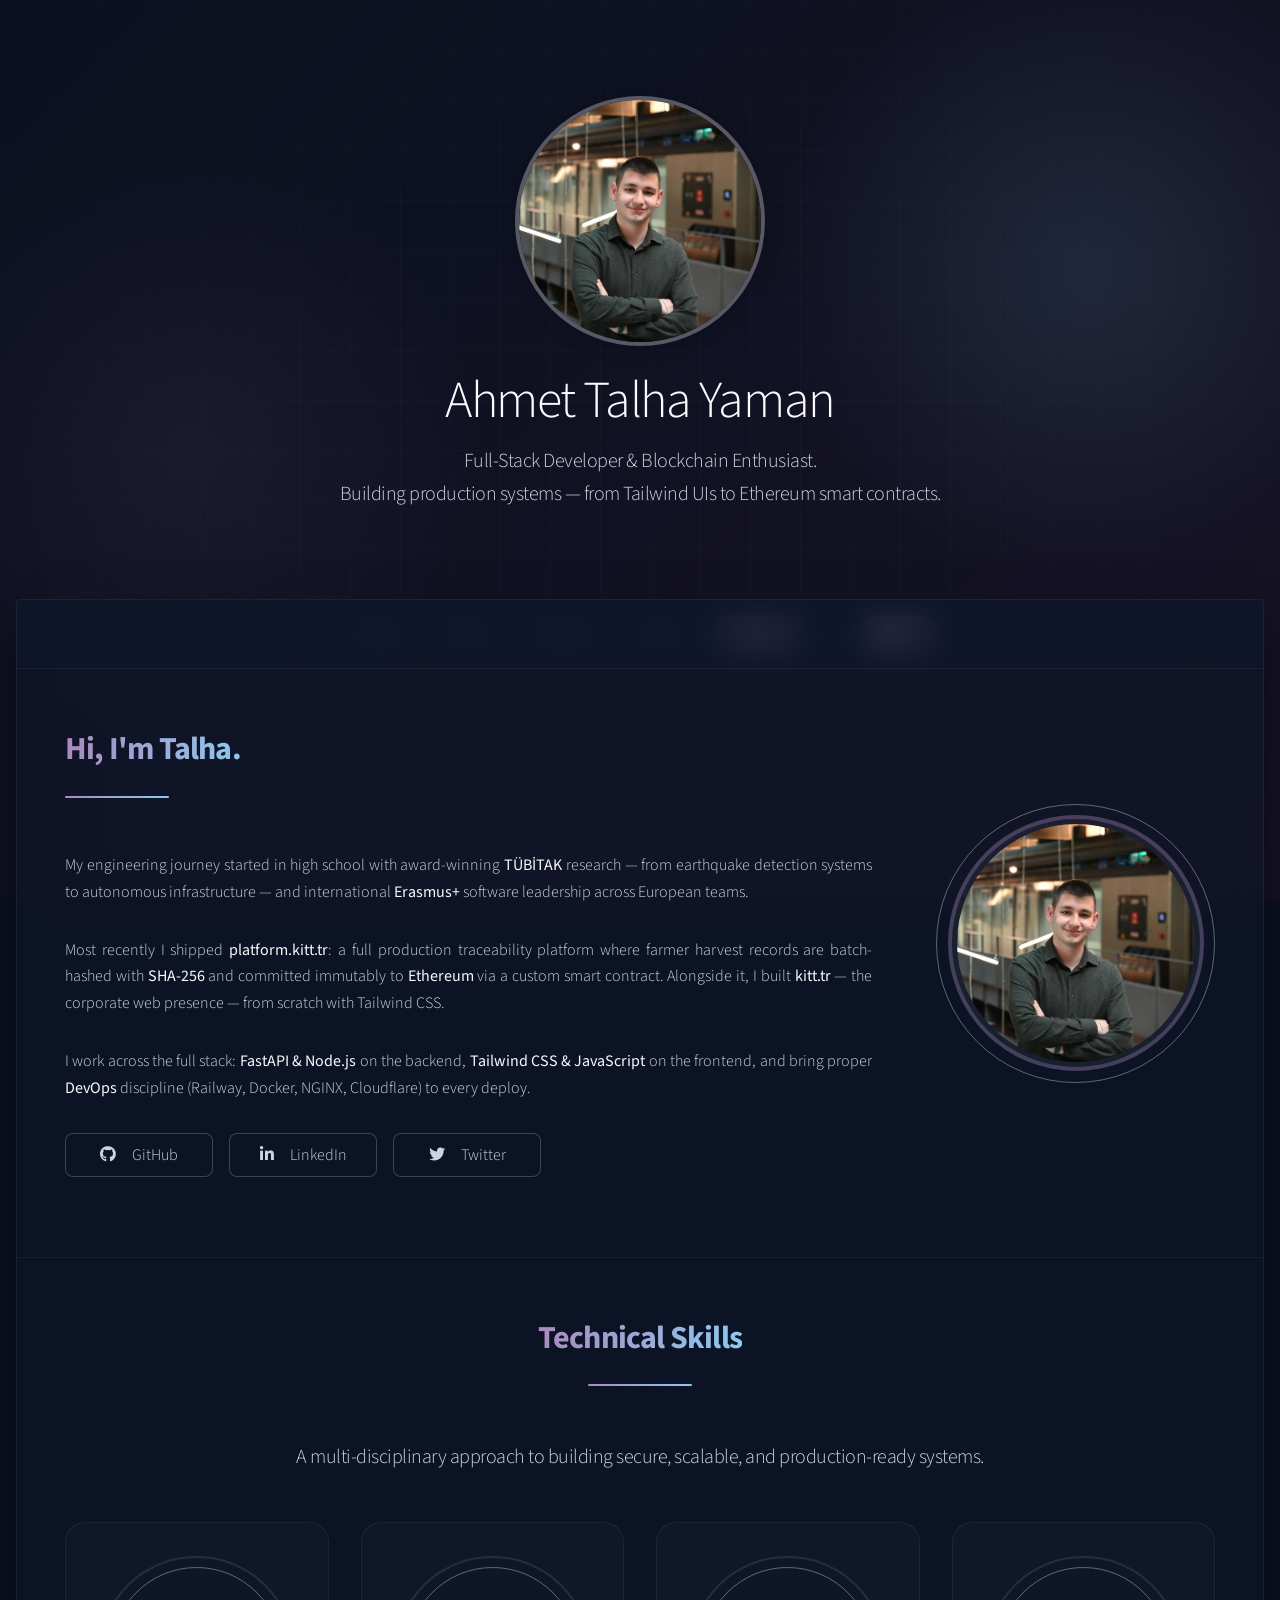
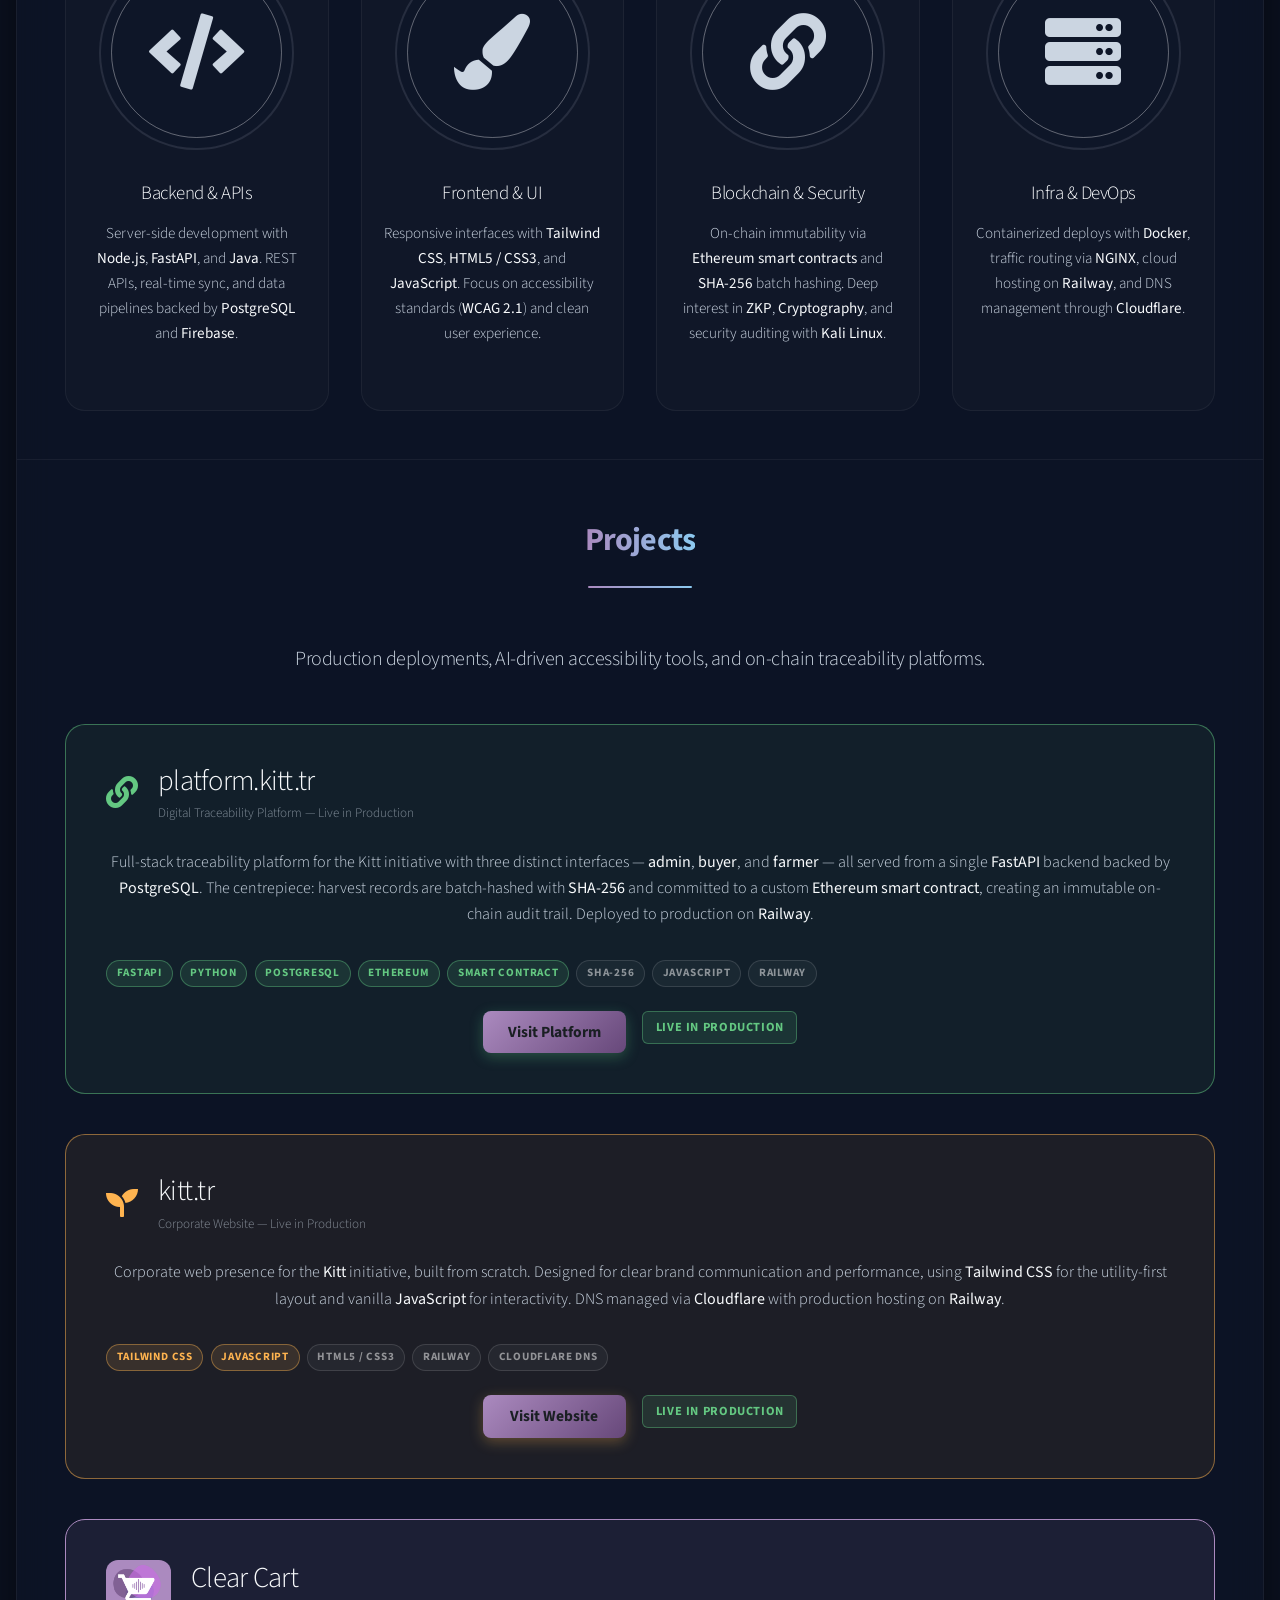
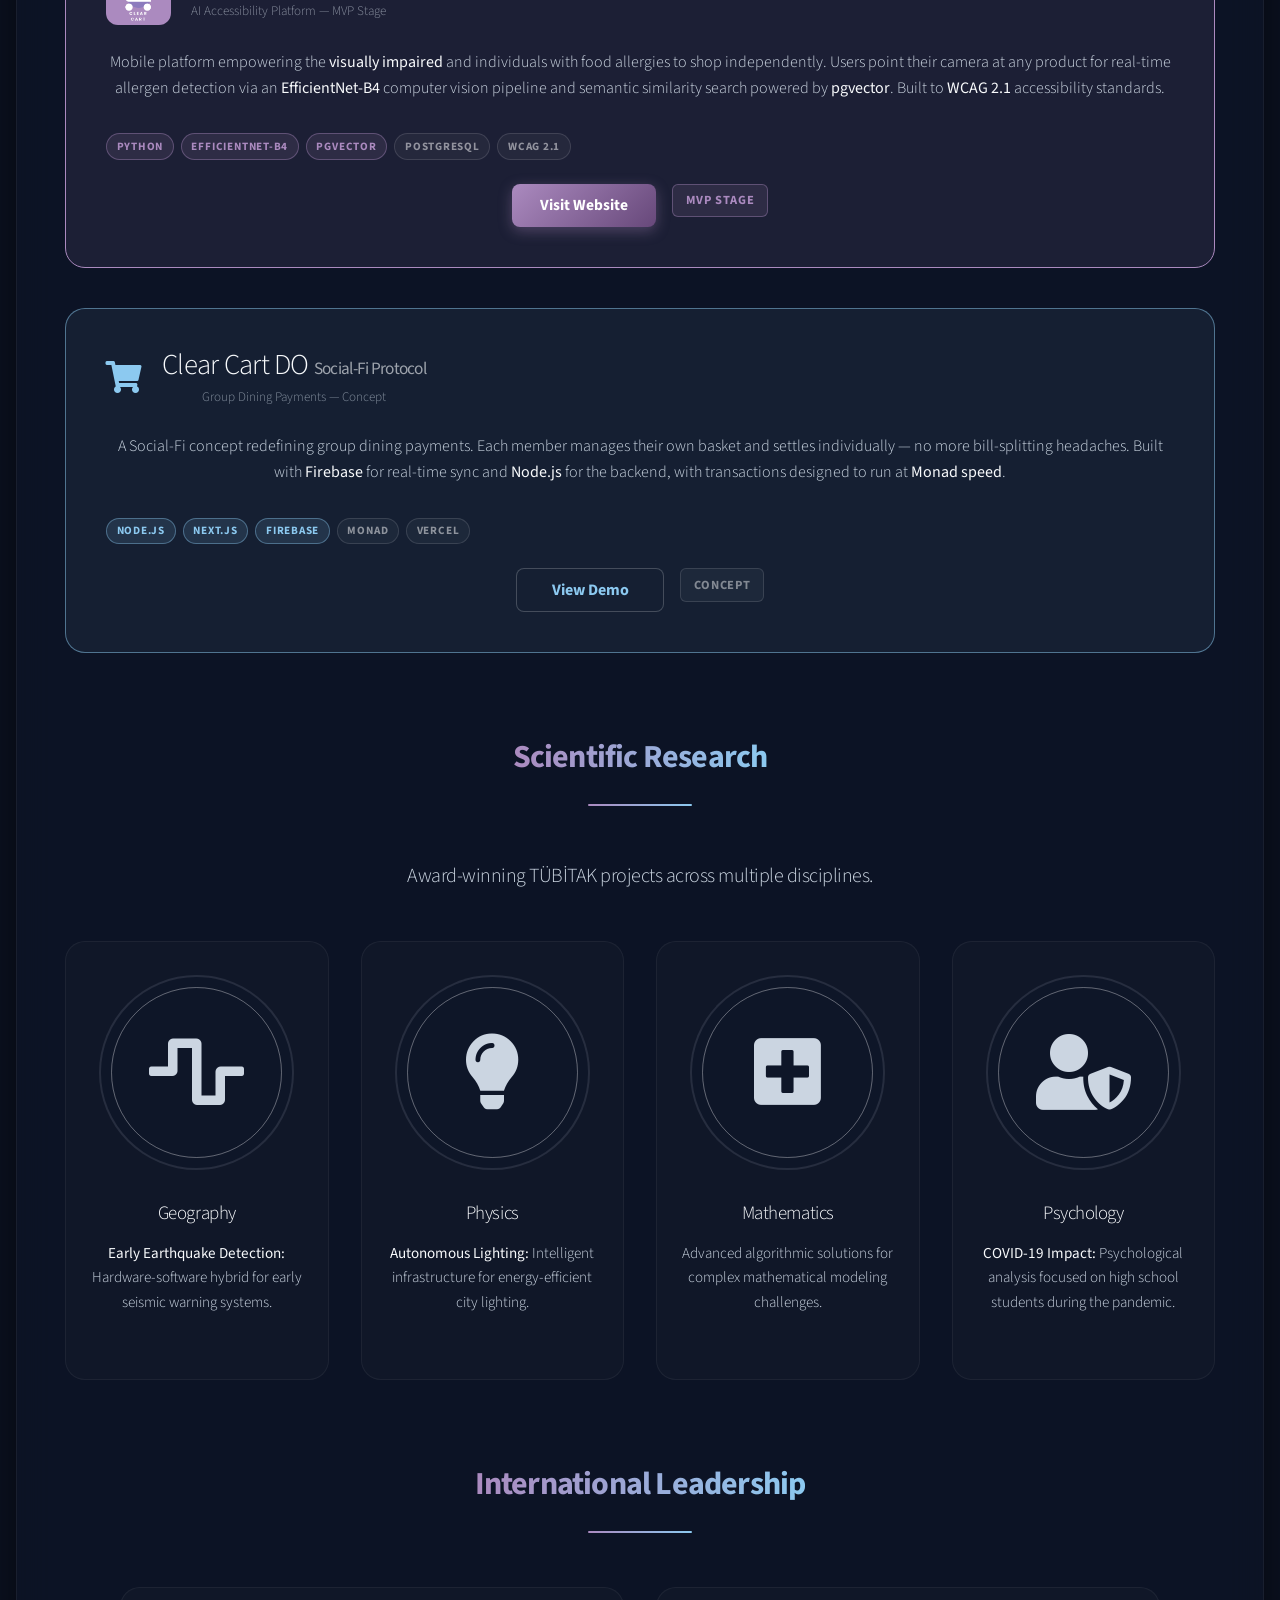
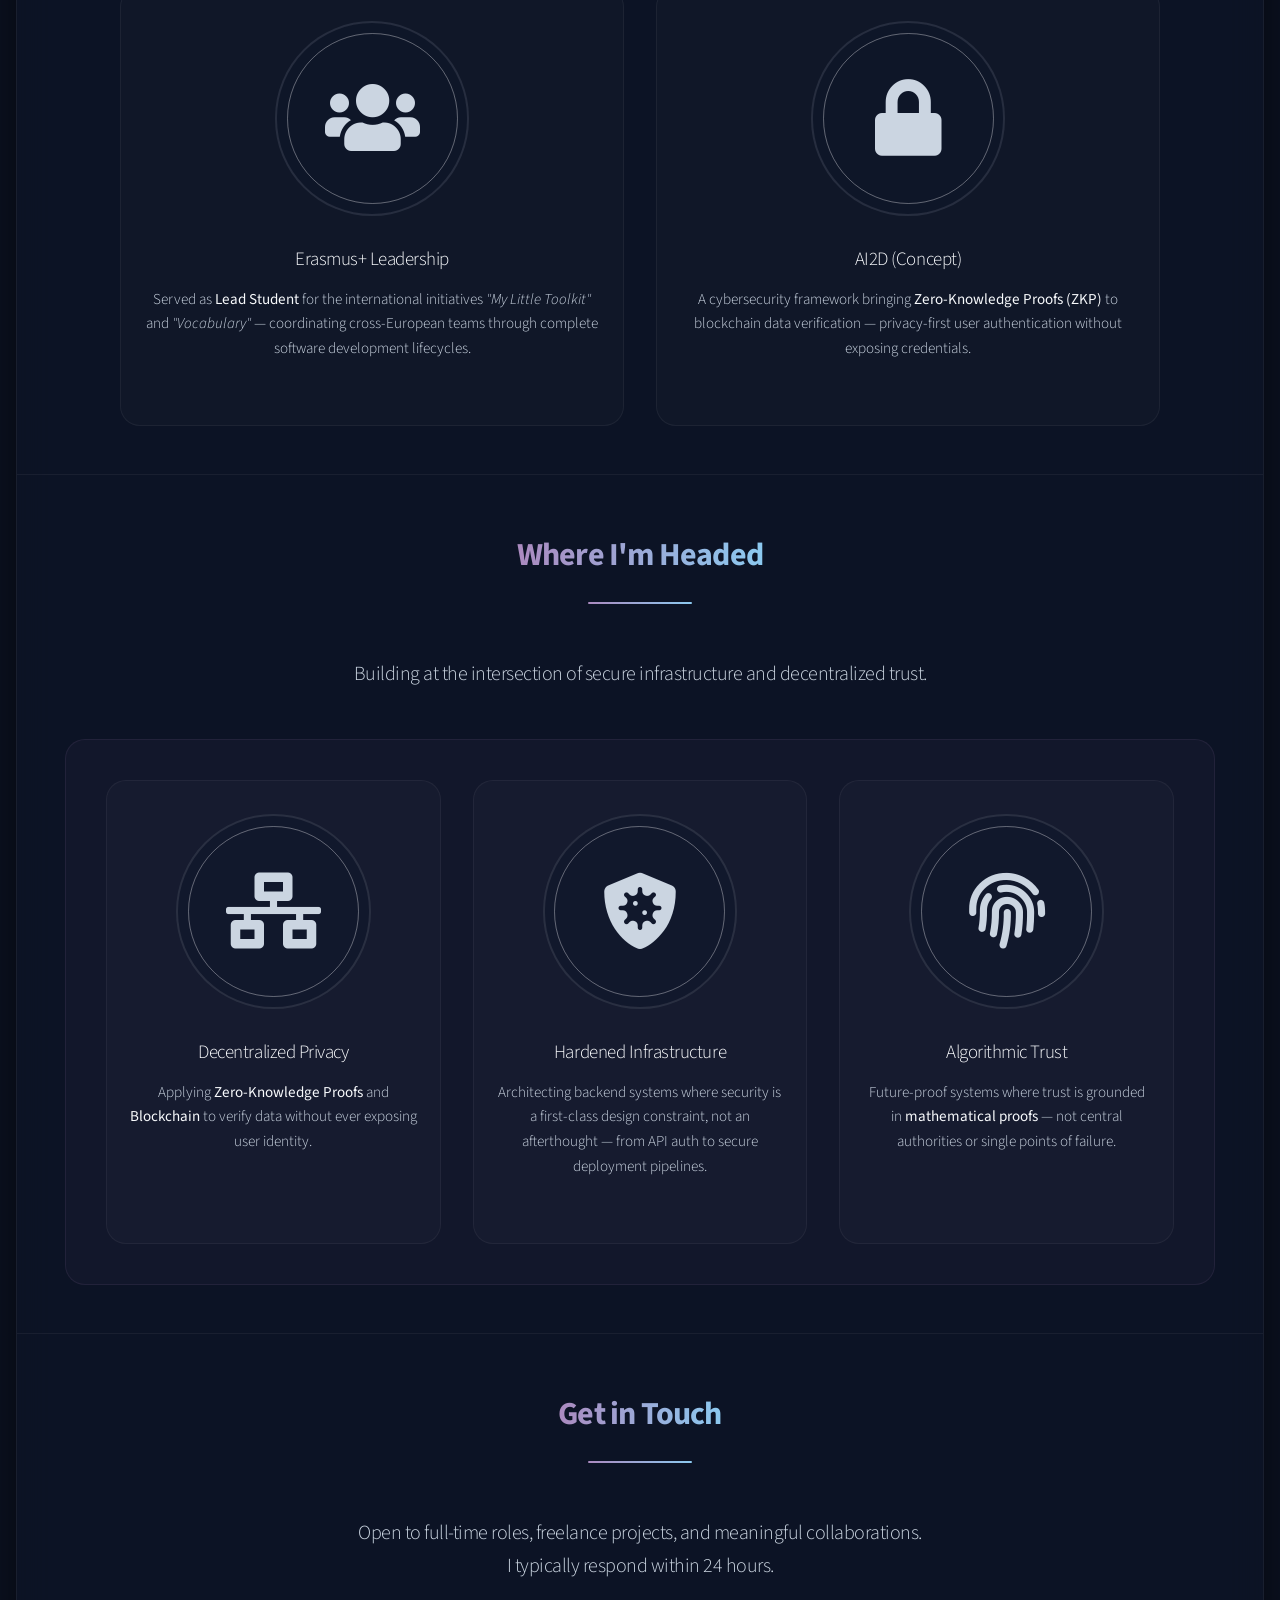
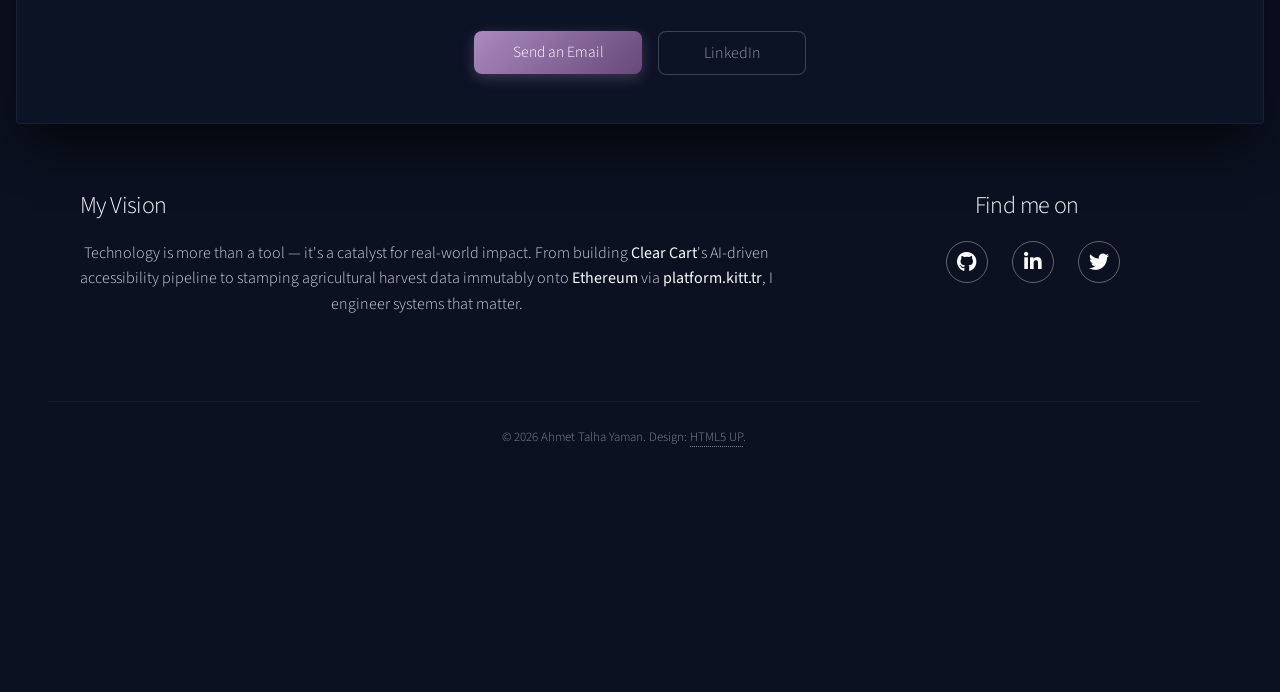
==== commit 610baf43: "Remove available for opportunities badge from header https://claude.ai/code/session_012NEHpLvi6Cqyby" ====
--- a/index.html
+++ b/index.html
@@ -24,8 +24,7 @@
 			<h1>Ahmet Talha Yaman</h1>
 			<p>Full-Stack Developer &amp; Blockchain Enthusiast.<br />
 				Building production systems — from Tailwind UIs to Ethereum smart contracts.</p>
-			<span class="available-badge">Available for Opportunities</span>
-		</header>
+			</header>
 
 		<nav id="nav">
 			<ul>
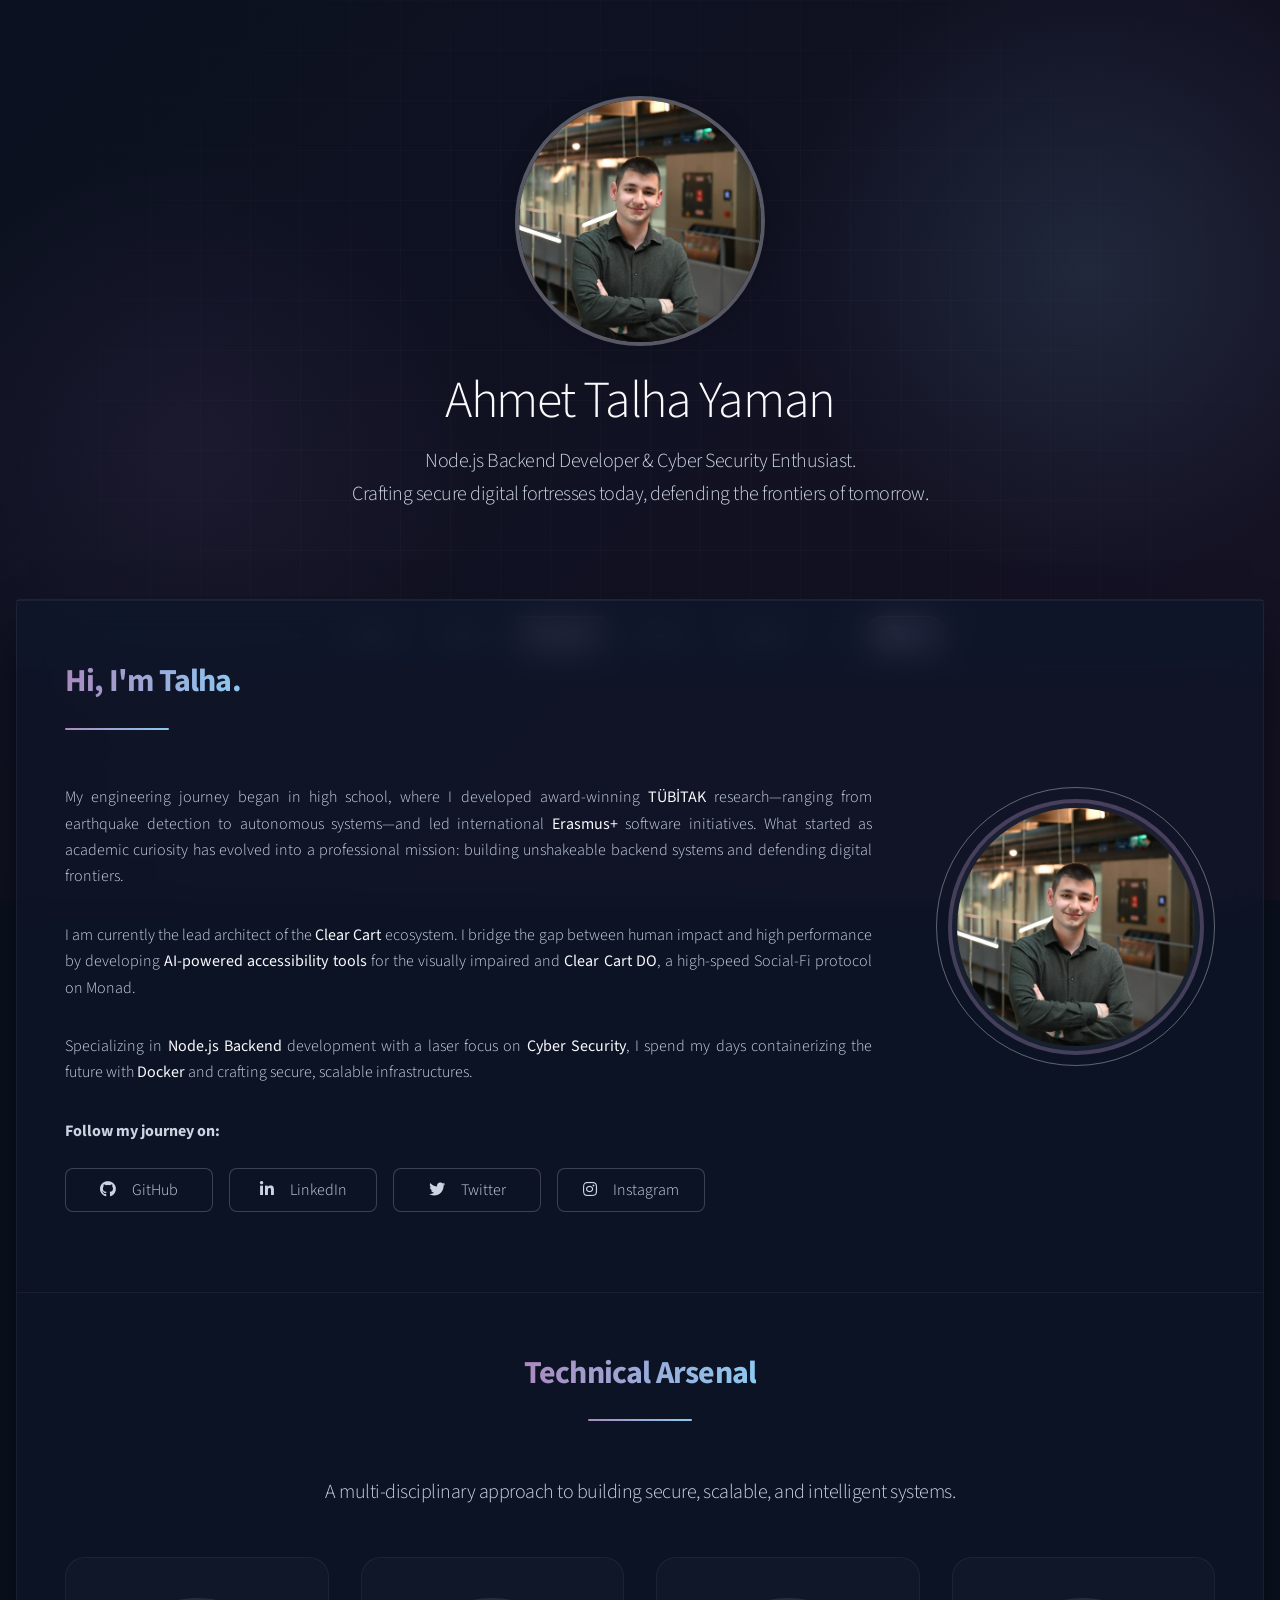
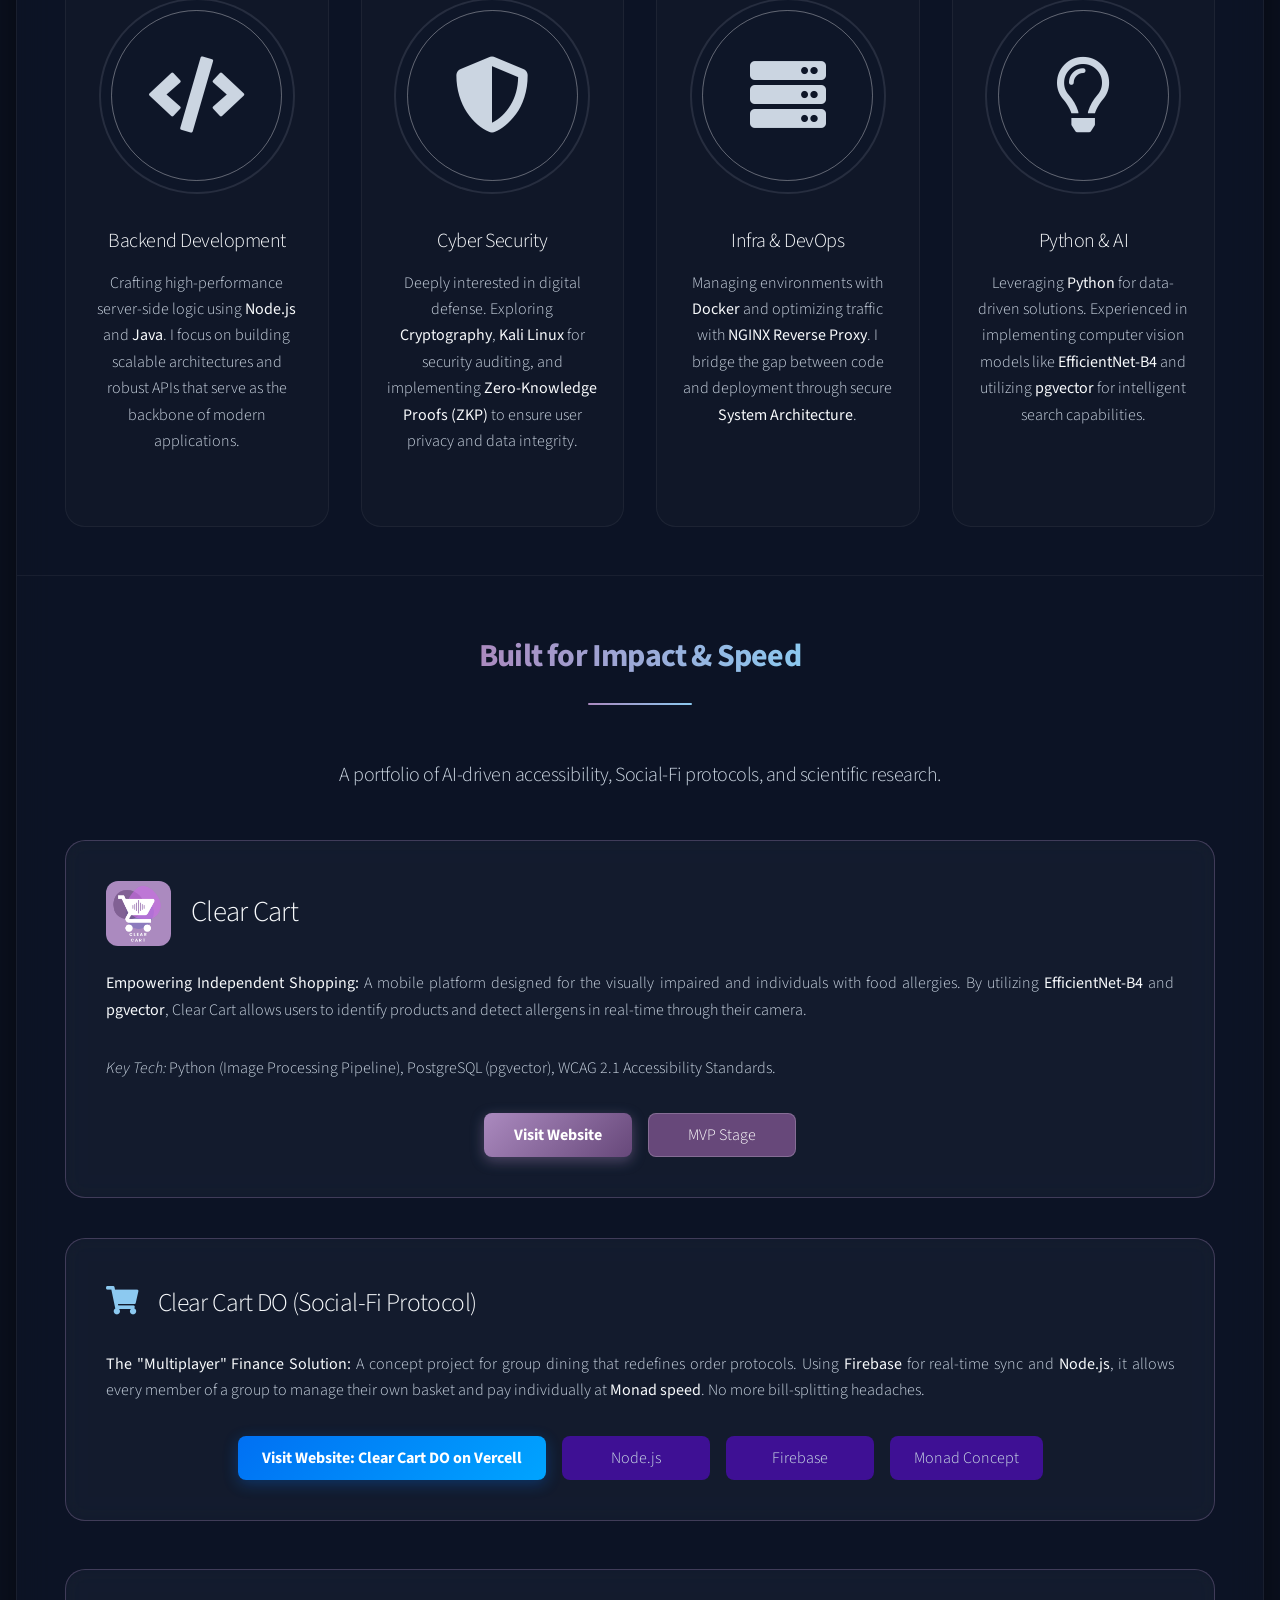
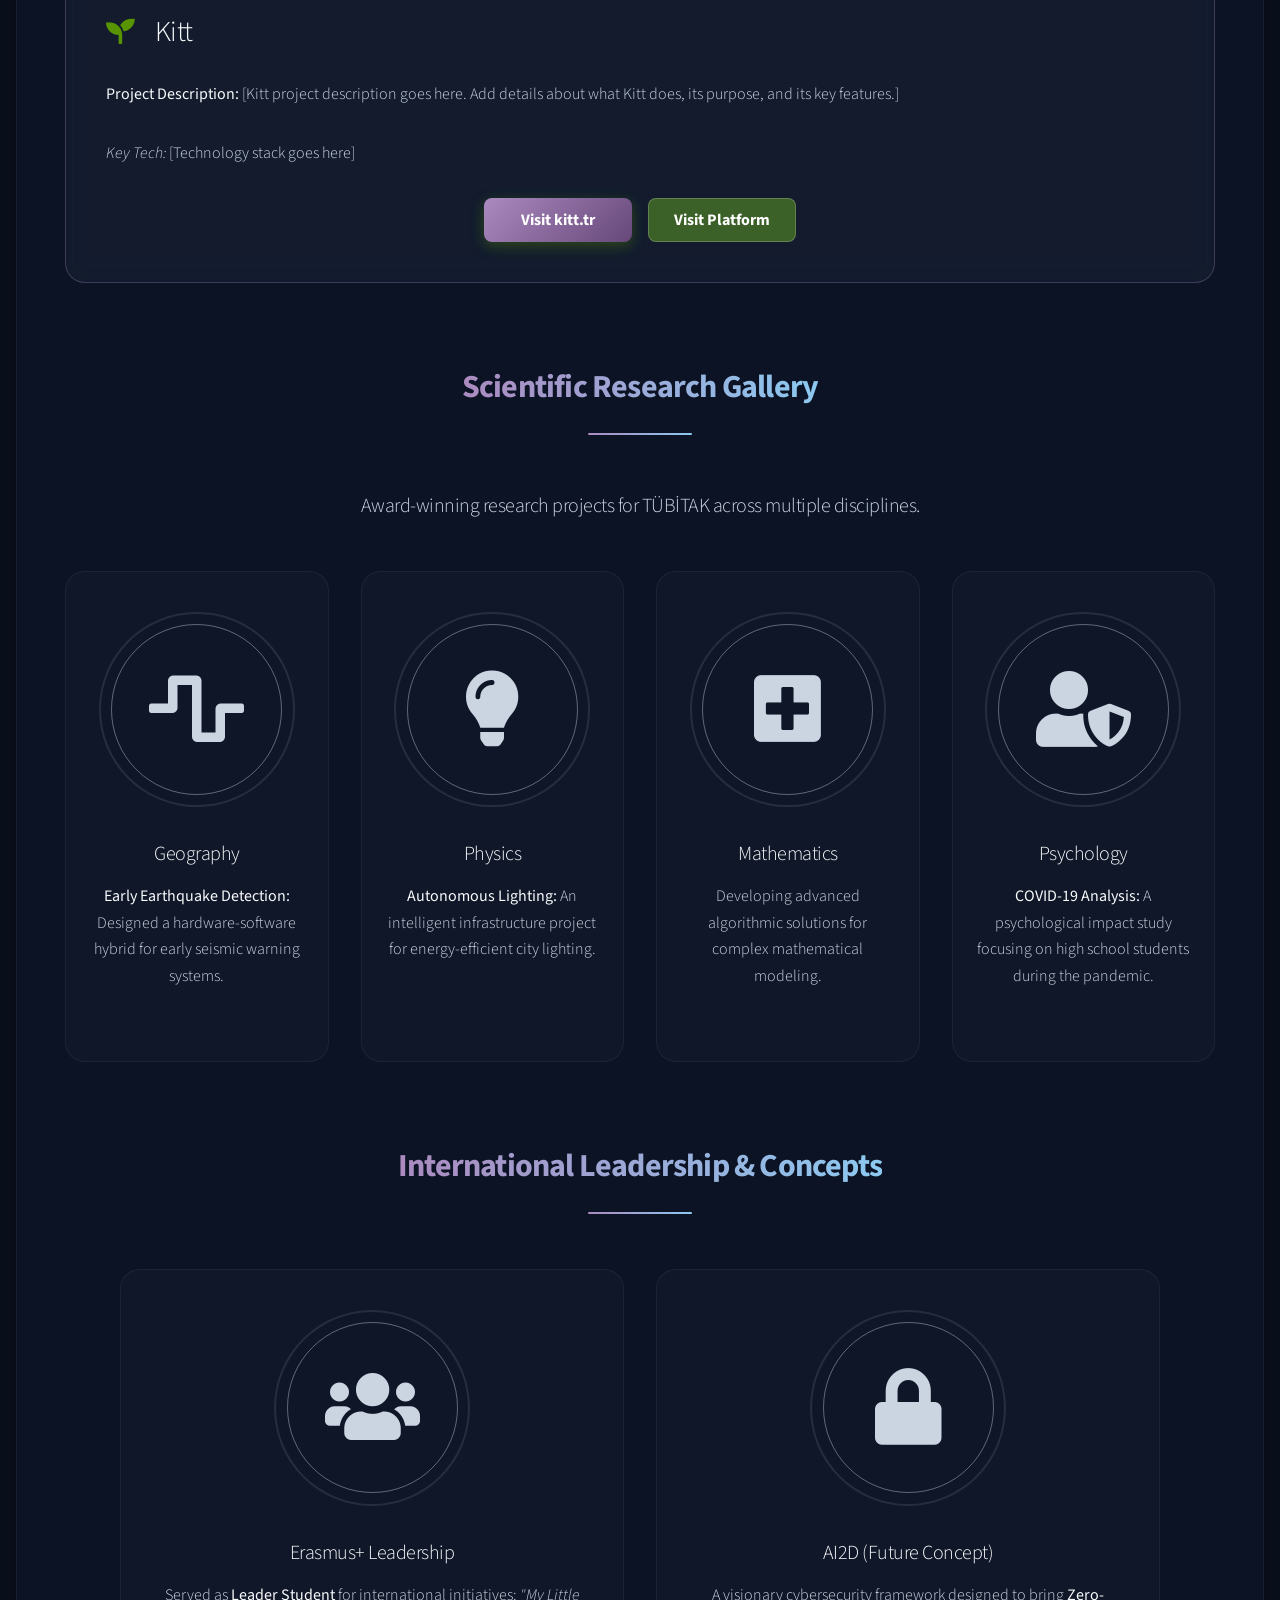
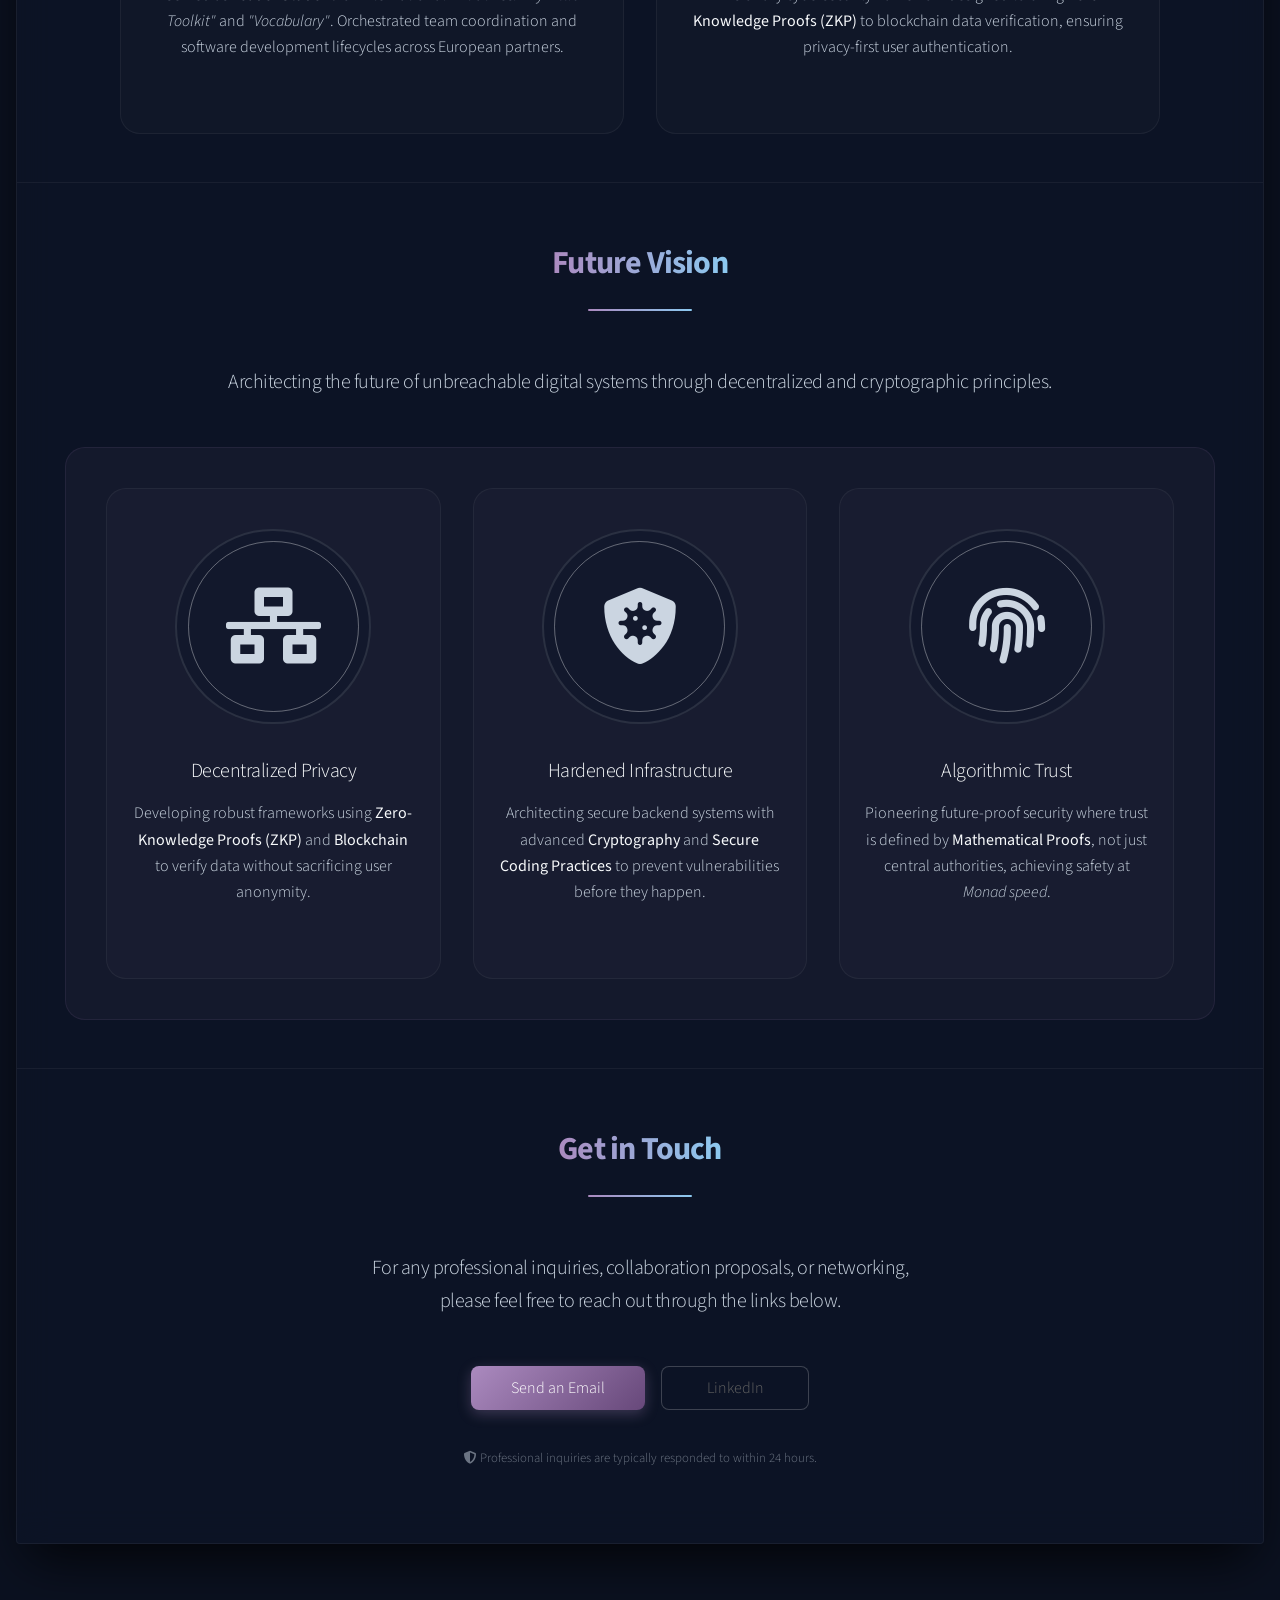
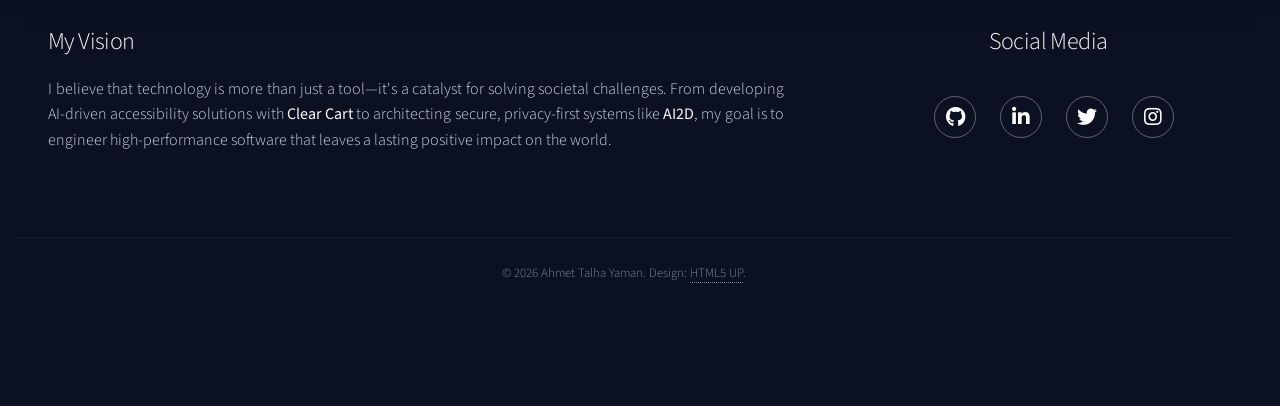
==== commit 8d62e116: "add: mobile responsive design and Kitt project card - Added mobile.css with hamburger nav overlay, r" ====
--- a/index.html
+++ b/index.html
@@ -1,15 +1,12 @@
 <!DOCTYPE HTML>
-<html lang="en">
+<html>
 
 <head>
-	<title>Ahmet Talha Yaman | Full-Stack & Blockchain Developer</title>
+	<title>A. Talha Yaman | Developer Portfolio</title>
 	<meta charset="utf-8" />
 	<meta name="viewport" content="width=device-width, initial-scale=1, user-scalable=no" />
-	<meta name="description" content="Full-Stack Developer specializing in Node.js, FastAPI, and Ethereum smart contracts. Shipping production-grade web apps and on-chain traceability platforms." />
-	<meta property="og:title" content="Ahmet Talha Yaman | Full-Stack & Blockchain Developer" />
-	<meta property="og:description" content="Full-Stack Developer specializing in Node.js, FastAPI, and Ethereum smart contracts. Shipping production-grade web apps and on-chain traceability platforms." />
-	<meta property="og:type" content="website" />
 	<link rel="stylesheet" href="assets/css/main.css" />
+	<link rel="stylesheet" href="assets/css/mobile.css" />
 	<noscript>
 		<link rel="stylesheet" href="assets/css/noscript.css" />
 	</noscript>
@@ -22,9 +19,9 @@
 		<header id="header" class="alt">
 			<span class="logo"><img src="images/header-photo.jpeg" alt="Ahmet Talha Yaman" /></span>
 			<h1>Ahmet Talha Yaman</h1>
-			<p>Full-Stack Developer &amp; Blockchain Enthusiast.<br />
-				Building production systems — from Tailwind UIs to Ethereum smart contracts.</p>
-			</header>
+			<p>Node.js Backend Developer & Cyber Security Enthusiast.<br />
+				Crafting secure digital fortresses today, defending the frontiers of tomorrow.</p>
+		</header>
 
 		<nav id="nav">
 			<ul>
@@ -39,6 +36,12 @@
 			</ul>
 		</nav>
 
+		<button id="mobile-nav-toggle" aria-label="Toggle navigation">
+			<span></span>
+			<span></span>
+			<span></span>
+		</button>
+
 		<div id="main">
 
 			<section id="intro" class="main">
@@ -48,27 +51,33 @@
 							<h2>Hi, I'm Talha.</h2>
 						</header>
 						<p>
-							My engineering journey started in high school with award-winning
-							<strong>TÜBİTAK</strong> research — from earthquake detection systems to
-							autonomous infrastructure — and international <strong>Erasmus+</strong>
-							software leadership across European teams.
+							My engineering journey began in high school, where I developed award-winning
+							<strong>TÜBİTAK</strong> research—ranging from earthquake detection to autonomous
+							systems—and led international <strong>Erasmus+</strong> software initiatives. What started
+							as academic curiosity has evolved into a professional mission: building unshakeable backend
+							systems and defending digital frontiers.
 						</p>
 						<p>
-							Most recently I shipped <strong>platform.kitt.tr</strong>: a full production
-							traceability platform where farmer harvest records are batch-hashed with
-							<strong>SHA-256</strong> and committed immutably to <strong>Ethereum</strong>
-							via a custom smart contract. Alongside it, I built <strong>kitt.tr</strong>
-							— the corporate web presence — from scratch with Tailwind CSS.
+							I am currently the lead architect of the <strong>Clear Cart</strong> ecosystem. I bridge the
+							gap between human impact and high performance by developing <strong>AI-powered accessibility
+								tools</strong> for the visually impaired and <strong>Clear Cart DO</strong>, a
+							high-speed Social-Fi protocol on Monad.
 						</p>
 						<p>
-							I work across the full stack: <strong>FastAPI &amp; Node.js</strong> on the backend,
-							<strong>Tailwind CSS &amp; JavaScript</strong> on the frontend, and bring proper
-							<strong>DevOps</strong> discipline (Railway, Docker, NGINX, Cloudflare) to every deploy.
-						</p>
+							Specializing in <strong>Node.js Backend</strong> development with a laser focus on
+							<strong>Cyber Security</strong>, I spend my days containerizing the future with
+							<strong>Docker</strong> and crafting secure, scalable infrastructures.
+						</p>
+						<p style="margin-bottom: 1.5em; font-weight: bold;">Follow my journey on:</p>
 						<ul class="actions">
-							<li><a href="https://github.com/talhaymn7" class="button icon brands fa-github" target="_blank">GitHub</a></li>
-							<li><a href="https://www.linkedin.com/in/ahmet-talha-yaman-56221b182/" class="button icon brands fa-linkedin-in" target="_blank">LinkedIn</a></li>
-							<li><a href="https://x.com/talhaymn_7" class="button icon brands fa-twitter" target="_blank">Twitter</a></li>
+							<li><a href="https://github.com/talhaymn7" class="button icon brands fa-github">GitHub</a>
+							</li>
+							<li><a href="https://www.linkedin.com/in/ahmet-talha-yaman-56221b182/"
+									class="button icon brands fa-linkedin-in">LinkedIn</a></li>
+							<li><a href="https://x.com/talhaymn_7" class="button icon brands fa-twitter">Twitter</a>
+							</li>
+							<li><a href="https://www.instagram.com/talhaymn_7/"
+									class="button icon brands fa-instagram">Instagram</a></li>
 						</ul>
 					</div>
 					<span class="image"><img src="images/header-photo.jpeg" alt="Ahmet Talha Yaman" /></span>
@@ -77,40 +86,39 @@
 
 			<section id="skills" class="main special">
 				<header class="major">
-					<h2>Technical Skills</h2>
-					<p>A multi-disciplinary approach to building secure, scalable, and production-ready systems.</p>
+					<h2>Technical Arsenal</h2>
+					<p>A multi-disciplinary approach to building secure, scalable, and intelligent systems.</p>
 				</header>
 				<ul class="features">
 					<li>
 						<span class="icon solid major style1 fa-code"></span>
-						<h3>Backend &amp; APIs</h3>
-						<p>Server-side development with <strong>Node.js</strong>, <strong>FastAPI</strong>, and
-							<strong>Java</strong>. REST APIs, real-time sync, and data pipelines backed by
-							<strong>PostgreSQL</strong> and <strong>Firebase</strong>.
-						</p>
-					</li>
-					<li>
-						<span class="icon solid major style2 fa-paint-brush"></span>
-						<h3>Frontend &amp; UI</h3>
-						<p>Responsive interfaces with <strong>Tailwind CSS</strong>, <strong>HTML5 / CSS3</strong>,
-							and <strong>JavaScript</strong>. Focus on accessibility standards
-							(<strong>WCAG 2.1</strong>) and clean user experience.
-						</p>
-					</li>
-					<li>
-						<span class="icon solid major style3 fa-link"></span>
-						<h3>Blockchain &amp; Security</h3>
-						<p>On-chain immutability via <strong>Ethereum smart contracts</strong> and
-							<strong>SHA-256</strong> batch hashing. Deep interest in <strong>ZKP</strong>,
-							<strong>Cryptography</strong>, and security auditing with <strong>Kali Linux</strong>.
-						</p>
+						<h3>Backend Development</h3>
+						<p>Crafting high-performance server-side logic using <strong>Node.js</strong> and
+							<strong>Java</strong>. I focus on building scalable architectures and robust APIs that serve
+							as the backbone of modern applications.
+						</p>
+					</li>
+					<li>
+						<span class="icon solid major style3 fa-shield-alt"></span>
+						<h3>Cyber Security</h3>
+						<p>Deeply interested in digital defense. Exploring <strong>Cryptography</strong>, <strong>Kali
+								Linux</strong> for security auditing, and implementing <strong>Zero-Knowledge Proofs
+								(ZKP)</strong> to ensure user privacy and data integrity.</p>
 					</li>
 					<li>
 						<span class="icon solid major style5 fa-server"></span>
-						<h3>Infra &amp; DevOps</h3>
-						<p>Containerized deploys with <strong>Docker</strong>, traffic routing via
-							<strong>NGINX</strong>, cloud hosting on <strong>Railway</strong>,
-							and DNS management through <strong>Cloudflare</strong>.
+						<h3>Infra & DevOps</h3>
+						<p>Managing environments with <strong>Docker</strong> and optimizing traffic with <strong>NGINX
+								Reverse Proxy</strong>. I bridge the gap between code and deployment through secure
+							<strong>System Architecture</strong>.
+						</p>
+					</li>
+					<li>
+						<span class="icon major style2 fa-lightbulb"></span>
+						<h3>Python & AI</h3>
+						<p>Leveraging <strong>Python</strong> for data-driven solutions. Experienced in implementing
+							computer vision models like <strong>EfficientNet-B4</strong> and utilizing
+							<strong>pgvector</strong> for intelligent search capabilities.
 						</p>
 					</li>
 				</ul>
@@ -118,290 +126,303 @@
 
 			<section id="projects" class="main special">
 				<header class="major">
-					<h2>Projects</h2>
-					<p>Production deployments, AI-driven accessibility tools, and on-chain traceability platforms.</p>
-				</header>
-
-				<!-- platform.kitt.tr -->
-				<div class="project-card project-card--blockchain">
-					<div class="project-header">
-						<span class="icon solid fa-link" style="font-size: 2em; color: #64c882; margin-right: 20px; flex-shrink: 0;"></span>
-						<div>
-							<h3 class="color-blockchain">platform.kitt.tr</h3>
-							<p class="project-subtitle">Digital Traceability Platform — Live in Production</p>
-						</div>
+					<h2>Built for Impact & Speed</h2>
+					<p>A portfolio of AI-driven accessibility, Social-Fi protocols, and scientific research.</p>
+				</header>
+
+				<div class="project-card"
+					style="text-align: left; background: rgba(171, 138, 191, 0.1); padding: 2.5em; border-radius: 20px; margin-bottom: 2.5em; border: 1px solid #ab8abf;">
+
+					<div class="project-card-header" style="display: flex; align-items: center; margin-bottom: 1.5em;">
+						<img src="images/clear-cart-logo.png" alt="Clear Cart Logo"
+							style="width: 65px; height: 65px; margin-right: 20px; border-radius: 12px; object-fit: contain;">
+						<h3 style="color: #ab8abf; font-size: 1.8em; margin: 0; line-height: 1.2;">Clear Cart </h3>
 					</div>
-					<p>
-						Full-stack traceability platform for the Kitt initiative with three distinct
-						interfaces — <strong>admin</strong>, <strong>buyer</strong>, and
-						<strong>farmer</strong> — all served from a single <strong>FastAPI</strong> backend
-						backed by <strong>PostgreSQL</strong>. The centrepiece: harvest records are
-						batch-hashed with <strong>SHA-256</strong> and committed to a custom
-						<strong>Ethereum smart contract</strong>, creating an immutable on-chain audit trail.
-						Deployed to production on <strong>Railway</strong>.
+
+					<p><strong>Empowering Independent Shopping:</strong> A mobile platform designed for the visually
+						impaired and individuals with food allergies. By utilizing <strong>EfficientNet-B4</strong> and
+						<strong>pgvector</strong>, Clear Cart allows users to identify products and detect allergens in
+						real-time through their camera.
 					</p>
-					<div class="tech-badges">
-						<span class="tech-badge tech-badge--green">FastAPI</span>
-						<span class="tech-badge tech-badge--green">Python</span>
-						<span class="tech-badge tech-badge--green">PostgreSQL</span>
-						<span class="tech-badge tech-badge--green">Ethereum</span>
-						<span class="tech-badge tech-badge--green">Smart Contract</span>
-						<span class="tech-badge tech-badge--dark">SHA-256</span>
-						<span class="tech-badge tech-badge--dark">JavaScript</span>
-						<span class="tech-badge tech-badge--dark">Railway</span>
-					</div>
-					<ul class="actions" style="margin-top: 1.5em; margin-bottom: 0;">
-						<li>
-							<a href="https://platform.kitt.tr" class="button primary small btn-blockchain" target="_blank">
-								Visit Platform
-							</a>
-						</li>
-						<li>
-							<span class="status-badge status-badge--live">Live in Production</span>
+
+					<p><em>Key Tech:</em> Python (Image Processing Pipeline), PostgreSQL (pgvector), WCAG 2.1
+						Accessibility Standards.</p>
+
+					<ul class="actions">
+						<li>
+							<a href="https://clearcart.com.tr/en" class="button primary small" style="background-color: #ab8abf !important; 
+                  color: #ffffff !important; 
+                  box-shadow: 0 4px 14px 0 rgba(171, 138, 191, 0.39) !important; 
+                  border: none !important; 
+                  font-weight: bold !important;">
+								Visit Website
+							</a>
+						</li>
+
+						<li>
+							<span class="button small disabled" style="background-color: #67487a !important; 
+                     color: #ffffff !important; 
+                     opacity: 1 !important; 
+                     cursor: default !important; 
+                     border: none !important;">
+								MVP Stage
+							</span>
 						</li>
 					</ul>
 				</div>
 
-				<!-- kitt.tr -->
-				<div class="project-card project-card--web">
-					<div class="project-header">
-						<span class="icon solid fa-seedling" style="font-size: 2em; color: #ffb450; margin-right: 20px; flex-shrink: 0;"></span>
-						<div>
-							<h3 class="color-web">kitt.tr</h3>
-							<p class="project-subtitle">Corporate Website — Live in Production</p>
-						</div>
+				<div class="project-card"
+					style="text-align: left; background: rgba(140, 201, 240, 0.08); padding: 2.5em; border-radius: 20px; margin-bottom: 3em; border: 1px solid #8cc9f0;">
+
+					<div class="project-card-header" style="display: flex; align-items: center; margin-bottom: 1.5em;">
+						<span class="icon solid fa-shopping-cart"
+							style="font-size: 1.8em; color: #8cc9f0; margin-right: 20px;"></span>
+						<h3 style="color: #636363; font-size: 1.6em; margin: 0; line-height: 1.2;">Clear Cart DO
+							(Social-Fi Protocol)</h3>
 					</div>
-					<p>
-						Corporate web presence for the <strong>Kitt</strong> initiative, built from scratch.
-						Designed for clear brand communication and performance, using
-						<strong>Tailwind CSS</strong> for the utility-first layout and vanilla
-						<strong>JavaScript</strong> for interactivity. DNS managed via
-						<strong>Cloudflare</strong> with production hosting on <strong>Railway</strong>.
+
+					<p><strong>The "Multiplayer" Finance Solution:</strong> A concept project for group dining that
+						redefines order protocols. Using <strong>Firebase</strong> for real-time sync and
+						<strong>Node.js</strong>, it allows every member of a group to manage their own basket and pay
+						individually at <strong>Monad speed</strong>. No more bill-splitting headaches.
 					</p>
-					<div class="tech-badges">
-						<span class="tech-badge tech-badge--orange">Tailwind CSS</span>
-						<span class="tech-badge tech-badge--orange">JavaScript</span>
-						<span class="tech-badge tech-badge--dark">HTML5 / CSS3</span>
-						<span class="tech-badge tech-badge--dark">Railway</span>
-						<span class="tech-badge tech-badge--dark">Cloudflare DNS</span>
-					</div>
-					<ul class="actions" style="margin-top: 1.5em; margin-bottom: 0;">
-						<li>
-							<a href="https://kitt.tr" class="button primary small btn-web" target="_blank">
-								Visit Website
-							</a>
-						</li>
-						<li>
-							<span class="status-badge status-badge--live">Live in Production</span>
+
+					<ul class="actions special" style="margin-top: 2em;">
+						<li>
+							<a href="https://monad-cc-project-nextjs-cvj7xs8su-talhaymn7s-projects.vercel.app/"
+								class="button primary small vercell"
+								style="color: #ffffff !important; font-weight: bold !important;">
+								Visit Website: Clear Cart DO on Vercell
+							</a>
+						</li>
+						<li>
+							<span class="button small" style="border-color: #50778f !important; 
+                     color: #ccdde7 !important; 
+                     cursor: default !important;
+                     box-shadow: none !important;
+                     background: #3e1094 !important">
+								Node.js
+							</span>
+						</li>
+						<li>
+							<span class="button small" style="border-color: #8cc9f0 !important; 
+                     color: #ccdde7 !important; 
+                     cursor: default !important;
+                     box-shadow: none !important;
+                     background: #3e1094 !important">
+								Firebase
+							</span>
+						</li>
+						<li>
+							<span class="button small" style="border-color: #8cc9f0 !important; 
+                   color: #ccdde7 !important; 
+                     cursor: default !important;
+                     box-shadow: none !important;
+                     background: #3e1094 !important">
+								Monad Concept
+							</span>
 						</li>
 					</ul>
 				</div>
 
-				<!-- Clear Cart -->
-				<div class="project-card project-card--purple">
-					<div class="project-header">
-						<img src="images/clear-cart-logo.png" alt="Clear Cart Logo">
-						<div>
-							<h3 class="color-purple">Clear Cart</h3>
-							<p class="project-subtitle">AI Accessibility Platform — MVP Stage</p>
-						</div>
+				<div class="project-card"
+					style="text-align: left; background: rgba(60, 97, 40, 0.1); padding: 2.5em; border-radius: 20px; margin-bottom: 2.5em; border: 1px solid #3C6128;">
+
+					<div class="project-card-header" style="display: flex; align-items: center; margin-bottom: 1.5em;">
+						<span class="icon solid fa-seedling"
+							style="font-size: 1.8em; color: #579400; margin-right: 20px;"></span>
+						<h3 style="color: #3C6128; font-size: 1.8em; margin: 0; line-height: 1.2;">Kitt</h3>
 					</div>
-					<p>
-						Mobile platform empowering the <strong>visually impaired</strong> and individuals
-						with food allergies to shop independently. Users point their camera at any product
-						for real-time allergen detection via an <strong>EfficientNet-B4</strong> computer
-						vision pipeline and semantic similarity search powered by <strong>pgvector</strong>.
-						Built to <strong>WCAG 2.1</strong> accessibility standards.
-					</p>
-					<div class="tech-badges">
-						<span class="tech-badge tech-badge--purple">Python</span>
-						<span class="tech-badge tech-badge--purple">EfficientNet-B4</span>
-						<span class="tech-badge tech-badge--purple">pgvector</span>
-						<span class="tech-badge tech-badge--dark">PostgreSQL</span>
-						<span class="tech-badge tech-badge--dark">WCAG 2.1</span>
-					</div>
-					<ul class="actions" style="margin-top: 1.5em; margin-bottom: 0;">
-						<li>
-							<a href="https://clearcart.com.tr/en" class="button primary small btn-purple" target="_blank">
-								Visit Website
-							</a>
-						</li>
-						<li>
-							<span class="status-badge status-badge--mvp">MVP Stage</span>
+
+					<p><strong>Project Description:</strong> [Kitt project description goes here. Add details about what Kitt does, its purpose, and its key features.]</p>
+
+					<p><em>Key Tech:</em> [Technology stack goes here]</p>
+
+					<ul class="actions">
+						<li>
+							<a href="https://kitt.tr" class="button primary small" target="_blank" style="background-color: #579400 !important;
+                  color: #ffffff !important;
+                  box-shadow: 0 4px 14px 0 rgba(87, 148, 0, 0.39) !important;
+                  border: none !important;
+                  font-weight: bold !important;">
+								Visit kitt.tr
+							</a>
+						</li>
+						<li>
+							<a href="https://platform.kitt.tr" class="button small" target="_blank" style="background-color: #3C6128 !important;
+                  color: #ffffff !important;
+                  border: none !important;
+                  font-weight: bold !important;">
+								Visit Platform
+							</a>
 						</li>
 					</ul>
 				</div>
 
-				<!-- Clear Cart DO -->
-				<div class="project-card project-card--blue">
-					<div class="project-header">
-						<span class="icon solid fa-shopping-cart" style="font-size: 2em; color: #8cc9f0; margin-right: 20px; flex-shrink: 0;"></span>
-						<div>
-							<h3 class="color-blue">Clear Cart DO <small style="font-size: 0.6em; opacity: 0.6; font-weight: 400;">Social-Fi Protocol</small></h3>
-							<p class="project-subtitle">Group Dining Payments — Concept</p>
-						</div>
-					</div>
-					<p>
-						A Social-Fi concept redefining group dining payments. Each member manages their
-						own basket and settles individually — no more bill-splitting headaches. Built
-						with <strong>Firebase</strong> for real-time sync and <strong>Node.js</strong>
-						for the backend, with transactions designed to run at <strong>Monad speed</strong>.
-					</p>
-					<div class="tech-badges">
-						<span class="tech-badge tech-badge--blue">Node.js</span>
-						<span class="tech-badge tech-badge--blue">Next.js</span>
-						<span class="tech-badge tech-badge--blue">Firebase</span>
-						<span class="tech-badge tech-badge--dark">Monad</span>
-						<span class="tech-badge tech-badge--dark">Vercel</span>
-					</div>
-					<ul class="actions" style="margin-top: 1.5em; margin-bottom: 0;">
-						<li>
-							<a href="https://monad-cc-project-nextjs-cvj7xs8su-talhaymn7s-projects.vercel.app/" class="button small btn-blue" target="_blank">
-								View Demo
-							</a>
-						</li>
-						<li>
-							<span class="status-badge status-badge--concept">Concept</span>
+				<header class="major" style="margin-top: 4em;">
+					<h2>Scientific Research Gallery</h2>
+					<p>Award-winning research projects for TÜBİTAK across multiple disciplines.</p>
+				</header>
+				<ul class="features" style="margin-bottom: 4em;">
+					<li>
+						<span class="icon solid major style1 fa-wave-square"></span>
+						<h3>Geography</h3>
+						<p><strong>Early Earthquake Detection:</strong> Designed a hardware-software hybrid for early
+							seismic warning systems.</p>
+					</li>
+					<li>
+						<span class="icon solid major style2 fa-lightbulb"></span>
+						<h3>Physics</h3>
+						<p><strong>Autonomous Lighting:</strong> An intelligent infrastructure project for
+							energy-efficient city lighting.</p>
+					</li>
+					<li>
+						<span class="icon solid major style3 fa-plus-square"></span>
+						<h3>Mathematics</h3>
+						<p>Developing advanced algorithmic solutions for complex mathematical modeling.</p>
+					</li>
+					<li>
+						<span class="icon solid major style4 fa-user-shield"></span>
+						<h3>Psychology</h3>
+						<p><strong>COVID-19 Analysis:</strong> A psychological impact study focusing on high school
+							students during the pandemic.</p>
+					</li>
+				</ul>
+
+				<header class="major" style="margin-top: 4em; margin-bottom: 0">
+					<h2>International Leadership & Concepts</h2>
+				</header>
+
+				<ul class="features" id="leadership-grid">
+					<li>
+						<span class="icon solid major style5 fa-users"></span>
+						<h3>Erasmus+ Leadership</h3>
+						<p style="text-align: justify;">Served as <strong>Leader Student</strong> for international
+							initiatives: <em>"My Little Toolkit"</em> and <em>"Vocabulary"</em>. Orchestrated team
+							coordination and software development lifecycles across European partners.</p>
+					</li>
+
+					<li>
+						<span class="icon solid major style1 fa-lock"></span>
+						<h3>AI2D (Future Concept)</h3>
+						<p style="text-align: justify;">A visionary cybersecurity framework designed to bring
+							<strong>Zero-Knowledge Proofs (ZKP)</strong> to blockchain data verification, ensuring
+							privacy-first user authentication.
+						</p>
+					</li>
+				</ul>
+			</section>
+
+			<section id="vision" class="main special">
+				<header class="major">
+					<h2>Future Vision</h2>
+					<p>Architecting the future of unbreachable digital systems through decentralized and cryptographic
+						principles.</p>
+				</header>
+
+				<div
+					style="text-align: center; background: rgba(171, 138, 191, 0.05); padding: 2.5em; border-radius: 20px; border: 1px solid rgba(171, 138, 191, 0.1);">
+					<ul class="features">
+						<li>
+							<span class="icon solid major style1 fa-network-wired"></span>
+							<h3>Decentralized Privacy</h3>
+							<p>Developing robust frameworks using <strong>Zero-Knowledge Proofs (ZKP)</strong> and
+								<strong>Blockchain</strong> to verify data without sacrificing user anonymity.
+							</p>
+						</li>
+
+						<li>
+							<span class="icon solid major style3 fa-shield-virus"></span>
+							<h3>Hardened Infrastructure</h3>
+							<p>Architecting secure backend systems with advanced <strong>Cryptography</strong> and
+								<strong>Secure Coding
+									Practices</strong> to prevent vulnerabilities before they happen.
+							</p>
+						</li>
+
+						<li>
+							<span class="icon solid major style5 fa-fingerprint"></span>
+							<h3>Algorithmic Trust</h3>
+							<p>Pioneering future-proof security where trust is defined by <strong>Mathematical
+									Proofs</strong>, not
+								just central authorities, achieving safety at <em>Monad speed</em>.</p>
 						</li>
 					</ul>
 				</div>
-
-				<header class="major" style="margin-top: 4em;">
-					<h2>Scientific Research</h2>
-					<p>Award-winning TÜBİTAK projects across multiple disciplines.</p>
-				</header>
-				<ul class="features" style="margin-bottom: 4em;">
-					<li>
-						<span class="icon solid major style1 fa-wave-square"></span>
-						<h3>Geography</h3>
-						<p><strong>Early Earthquake Detection:</strong> Hardware-software hybrid for early seismic warning systems.</p>
-					</li>
-					<li>
-						<span class="icon solid major style2 fa-lightbulb"></span>
-						<h3>Physics</h3>
-						<p><strong>Autonomous Lighting:</strong> Intelligent infrastructure for energy-efficient city lighting.</p>
-					</li>
-					<li>
-						<span class="icon solid major style3 fa-plus-square"></span>
-						<h3>Mathematics</h3>
-						<p>Advanced algorithmic solutions for complex mathematical modeling challenges.</p>
-					</li>
-					<li>
-						<span class="icon solid major style4 fa-user-shield"></span>
-						<h3>Psychology</h3>
-						<p><strong>COVID-19 Impact:</strong> Psychological analysis focused on high school students during the pandemic.</p>
-					</li>
-				</ul>
-
-				<header class="major" style="margin-top: 4em; margin-bottom: 0">
-					<h2>International Leadership</h2>
-				</header>
-				<ul class="features" id="leadership-grid">
-					<li>
-						<span class="icon solid major style5 fa-users"></span>
-						<h3>Erasmus+ Leadership</h3>
-						<p style="text-align: justify;">
-							Served as <strong>Lead Student</strong> for the international initiatives
-							<em>"My Little Toolkit"</em> and <em>"Vocabulary"</em> — coordinating cross-European
-							teams through complete software development lifecycles.
-						</p>
-					</li>
-					<li>
-						<span class="icon solid major style1 fa-lock"></span>
-						<h3>AI2D (Concept)</h3>
-						<p style="text-align: justify;">
-							A cybersecurity framework bringing <strong>Zero-Knowledge Proofs (ZKP)</strong>
-							to blockchain data verification — privacy-first user authentication without
-							exposing credentials.
-						</p>
-					</li>
-				</ul>
-
-			</section>
-
-			<section id="vision" class="main special">
+			</section>
+
+
+			<section id="contact" class="main special" style="text-align: center;">
 				<header class="major">
-					<h2>Where I'm Headed</h2>
-					<p>Building at the intersection of secure infrastructure and decentralized trust.</p>
-				</header>
-				<div class="vision-box">
-					<ul class="features">
-						<li>
-							<span class="icon solid major style1 fa-network-wired"></span>
-							<h3>Decentralized Privacy</h3>
-							<p>Applying <strong>Zero-Knowledge Proofs</strong> and <strong>Blockchain</strong>
-								to verify data without ever exposing user identity.
-							</p>
-						</li>
-						<li>
-							<span class="icon solid major style3 fa-shield-virus"></span>
-							<h3>Hardened Infrastructure</h3>
-							<p>Architecting backend systems where security is a first-class design constraint,
-								not an afterthought — from API auth to secure deployment pipelines.
-							</p>
-						</li>
-						<li>
-							<span class="icon solid major style5 fa-fingerprint"></span>
-							<h3>Algorithmic Trust</h3>
-							<p>Future-proof systems where trust is grounded in <strong>mathematical proofs</strong>
-								— not central authorities or single points of failure.
-							</p>
-						</li>
-					</ul>
-				</div>
-			</section>
-
-			<section id="contact" class="main special">
-				<header class="major">
-					<h2>Get in Touch</h2>
-					<p>
-						Open to full-time roles, freelance projects, and meaningful collaborations.<br />
-						I typically respond within 24 hours.
+					<h2 style="text-align: center;">Get in Touch</h2>
+					<p style="text-align: center; margin-left: auto; margin-right: auto; max-width: 800px;">
+						For any professional inquiries, collaboration proposals, or networking, <br />
+						please feel free to reach out through the links below.
 					</p>
 				</header>
+
 				<footer class="major">
 					<ul class="actions special">
 						<li>
-							<a href="mailto:ahmettalhaymn@gmail.com" class="button primary btn-contact">
+							<a href="mailto:ahmettalhamyn@gmail.com" class="button primary" style="background-color: #ab8abf !important; 
+                          color: #ffffff !important; 
+                          box-shadow: 0 4px 14px 0 rgba(171, 138, 191, 0.3) !important; 
+                          border: none !important;
+                          padding: 0 2.5em !important;">
 								Send an Email
 							</a>
 						</li>
 						<li>
-							<a href="https://linkedin.com/in/ahmet-talha-yaman-56221b182/" class="button btn-contact-secondary" target="_blank">
+							<a href="https://linkedin.com/in/ahmet-talha-yaman-56221b182/" class="button"
+								style="padding: 0 2.5em !important; border-color: #636363 !important; color: #636363 !important;">
 								LinkedIn
 							</a>
 						</li>
 					</ul>
 				</footer>
+
+				<p style="font-size: 0.8em; margin-top: 3em; opacity: 0.5; text-align: center; width: 100%;">
+					<i class="icon solid fa-shield-alt"></i> Professional inquiries are typically responded to within 24
+					hours.
+				</p>
 			</section>
 
 		</div>
 
-		<footer id="footer">
-
-			<section class="footer-vision">
-				<h2>My Vision</h2>
-				<p style="text-align: justify; margin: 0; line-height: 1.6;">
-					Technology is more than a tool — it's a catalyst for real-world impact. From building
-					<strong>Clear Cart</strong>'s AI-driven accessibility pipeline to stamping agricultural
-					harvest data immutably onto <strong>Ethereum</strong> via <strong>platform.kitt.tr</strong>,
-					I engineer systems that matter.
+		<footer id="footer"
+			style="display: flex; flex-wrap: wrap; justify-content: space-between; align-items: flex-start; padding: 5em 2em 3em 2em; text-align: left;">
+
+			<section style="flex: 2; min-width: 300px; margin-right: 3em; margin-bottom: 2em;">
+				<h2 style="text-align: left;">My Vision</h2>
+				<p style="text-align: justify !important; margin: 0; line-height: 1.6;">
+					I believe that technology is more than just a tool—it's a catalyst for solving societal challenges.
+					From developing AI-driven accessibility solutions with <strong>Clear Cart</strong> to architecting
+					secure, privacy-first systems like <strong>AI2D</strong>, my goal is to engineer high-performance
+					software that leaves a lasting positive impact on the world.
 				</p>
 			</section>
 
-			<section class="footer-social">
-				<h2>Find me on</h2>
-				<ul class="icons" style="display: flex; justify-content: center; padding: 0; list-style: none; margin: 0;">
-					<li style="padding: 0 0.75em;"><a href="https://github.com/talhaymn7" class="icon brands fa-github alt" target="_blank"><span class="label">GitHub</span></a></li>
-					<li style="padding: 0 0.75em;"><a href="https://linkedin.com/in/ahmet-talha-yaman-56221b182/" class="icon brands fa-linkedin-in alt" target="_blank"><span class="label">LinkedIn</span></a></li>
-					<li style="padding: 0 0.75em;"><a href="https://x.com/talhaymn_7" class="icon brands fa-twitter alt" target="_blank"><span class="label">Twitter</span></a></li>
+			<section style="flex: 1; min-width: 250px; text-align: center; margin-bottom: 2em;">
+				<h2 style="margin-bottom: 1.5em;">Social Media</h2>
+				<ul class="icons"
+					style="display: flex; justify-content: center; padding: 0; list-style: none; margin: 0;">
+					<li style="padding: 0 0.75em;"><a href="https://github.com/talhaymn7"
+							class="icon brands fa-github alt" target="_blank"><span class="label">GitHub</span></a></li>
+					<li style="padding: 0 0.75em;"><a href="https://linkedin.com/in/ahmet-talha-yaman-56221b182/"
+							class="icon brands fa-linkedin-in alt" target="_blank"><span
+								class="label">LinkedIn</span></a></li>
+					<li style="padding: 0 0.75em;"><a href="https://x.com/talhaymn_7" class="icon brands fa-twitter alt"
+							target="_blank"><span class="label">Twitter</span></a></li>
+					<li style="padding: 0 0.75em;"><a href="https://www.instagram.com/talhaymn_7/"
+							class="icon brands fa-instagram alt" target="_blank"><span
+								class="label">Instagram</span></a></li>
 				</ul>
 			</section>
 
-			<p class="copyright">
+			<p class="copyright"
+				style="width: 100%; text-align: center; margin-top: 4em; border-top: 1px solid rgba(255,255,255,0.1); padding-top: 2em; opacity: 0.6; font-size: 0.8em;">
 				&copy; 2026 Ahmet Talha Yaman. Design: <a href="https://html5up.net">HTML5 UP</a>.
 			</p>
-
 		</footer>
 
 	</div>
@@ -413,7 +434,28 @@
 	<script src="assets/js/breakpoints.min.js"></script>
 	<script src="assets/js/util.js"></script>
 	<script src="assets/js/main.js"></script>
+	<script>
+		(function () {
+			var $toggle = document.getElementById('mobile-nav-toggle');
+			var $nav = document.getElementById('nav');
+			if (!$toggle || !$nav) return;
+
+			$toggle.addEventListener('click', function () {
+				$toggle.classList.toggle('is-open');
+				$nav.classList.toggle('mobile-open');
+				document.body.style.overflow = $nav.classList.contains('mobile-open') ? 'hidden' : '';
+			});
+
+			$nav.querySelectorAll('a').forEach(function (link) {
+				link.addEventListener('click', function () {
+					$toggle.classList.remove('is-open');
+					$nav.classList.remove('mobile-open');
+					document.body.style.overflow = '';
+				});
+			});
+		})();
+	</script>
 
 </body>
 
-</html>
+</html>
--- a/assets/css/mobile.css
+++ b/assets/css/mobile.css
@@ -0,0 +1,210 @@
+/* =====================================================
+   Mobile Responsive Styles
+   ===================================================== */
+
+/* --- Hamburger Button --- */
+
+#mobile-nav-toggle {
+    display: none;
+    position: fixed;
+    top: 1rem;
+    right: 1rem;
+    z-index: 10002;
+    width: 46px;
+    height: 46px;
+    background: rgba(247, 247, 247, 0.97);
+    border: 1px solid #ddd;
+    border-radius: 10px;
+    cursor: pointer;
+    flex-direction: column;
+    justify-content: center;
+    align-items: center;
+    gap: 5px;
+    box-shadow: 0 2px 12px rgba(0, 0, 0, 0.12);
+    padding: 0;
+}
+
+#mobile-nav-toggle span {
+    display: block;
+    width: 22px;
+    height: 2px;
+    background: #636363;
+    border-radius: 2px;
+    transition: all 0.3s ease;
+}
+
+#mobile-nav-toggle.is-open span:nth-child(1) {
+    transform: translateY(7px) rotate(45deg);
+}
+
+#mobile-nav-toggle.is-open span:nth-child(2) {
+    opacity: 0;
+    transform: scaleX(0);
+}
+
+#mobile-nav-toggle.is-open span:nth-child(3) {
+    transform: translateY(-7px) rotate(-45deg);
+}
+
+/* =====================================================
+   Small screens and below (≤ 736px)
+   ===================================================== */
+@media screen and (max-width: 736px) {
+
+    /* Show hamburger button */
+    #mobile-nav-toggle {
+        display: flex;
+    }
+
+    /* Nav overlay when open */
+    #nav.mobile-open {
+        display: flex !important;
+        position: fixed;
+        inset: 0;
+        width: 100%;
+        max-width: 100%;
+        background: rgba(247, 247, 247, 0.98);
+        z-index: 10001;
+        flex-direction: column;
+        justify-content: center;
+        align-items: center;
+        border-radius: 0;
+        padding: 2em 1em;
+    }
+
+    #nav.mobile-open ul {
+        display: flex;
+        flex-direction: column;
+        align-items: center;
+        gap: 0.3em;
+        width: 100%;
+        max-width: 280px;
+    }
+
+    #nav.mobile-open ul li {
+        display: block;
+        width: 100%;
+        margin: 0;
+        text-align: center;
+    }
+
+    #nav.mobile-open ul li a {
+        display: block;
+        width: 100%;
+        font-size: 1.15em;
+        padding: 0.8em 1.5em;
+        height: auto;
+        line-height: 1.5;
+        border-radius: 10px;
+    }
+
+    #nav.mobile-open ul li.lang-switch {
+        margin-top: 1em;
+        padding-top: 1em;
+        border-top: 1px solid #ddd;
+    }
+
+    /* Header photo */
+    #header .logo img {
+        width: 180px !important;
+        height: 180px !important;
+    }
+
+    /* Social action buttons — allow wrapping */
+    .spotlight .content .actions {
+        flex-wrap: wrap;
+        gap: 0.5em;
+        justify-content: center;
+    }
+
+    /* Project cards */
+    .project-card {
+        padding: 1.5em !important;
+        margin-bottom: 1.5em !important;
+    }
+
+    .project-card-header {
+        flex-wrap: wrap !important;
+        gap: 0.75em !important;
+    }
+
+    .project-card-header img {
+        width: 50px !important;
+        height: 50px !important;
+        margin-right: 0 !important;
+    }
+
+    /* Vercel link button: allow text to wrap */
+    .vercell {
+        white-space: normal !important;
+        height: auto !important;
+        line-height: 1.4 !important;
+        padding: 0.6em 1em !important;
+        text-align: center !important;
+        word-break: break-word !important;
+    }
+
+    /* Tag buttons in project card */
+    .actions.special {
+        flex-wrap: wrap !important;
+        gap: 0.4em;
+        justify-content: flex-start;
+    }
+
+    /* Vision section box padding */
+    #vision > div {
+        padding: 1.5em !important;
+    }
+
+    /* Footer: stack sections vertically */
+    #footer > section {
+        flex: 1 1 100% !important;
+        min-width: 0 !important;
+        margin-right: 0 !important;
+    }
+
+    /* Contact section: hide unnecessary br */
+    #contact p br {
+        display: none;
+    }
+}
+
+/* =====================================================
+   Extra small (≤ 480px)
+   ===================================================== */
+@media screen and (max-width: 480px) {
+
+    #header .logo img {
+        width: 150px !important;
+        height: 150px !important;
+    }
+
+    #footer {
+        padding: 3em 1.5em 2em !important;
+    }
+
+    /* Tighter project card padding */
+    .project-card {
+        padding: 1.25em !important;
+    }
+}
+
+/* =====================================================
+   Very small (≤ 360px)
+   ===================================================== */
+@media screen and (max-width: 360px) {
+
+    #header .logo img {
+        width: 130px !important;
+        height: 130px !important;
+    }
+
+    #footer {
+        padding: 2.5em 1em 2em !important;
+    }
+
+    .project-card {
+        padding: 1em !important;
+        border-radius: 12px !important;
+    }
+}
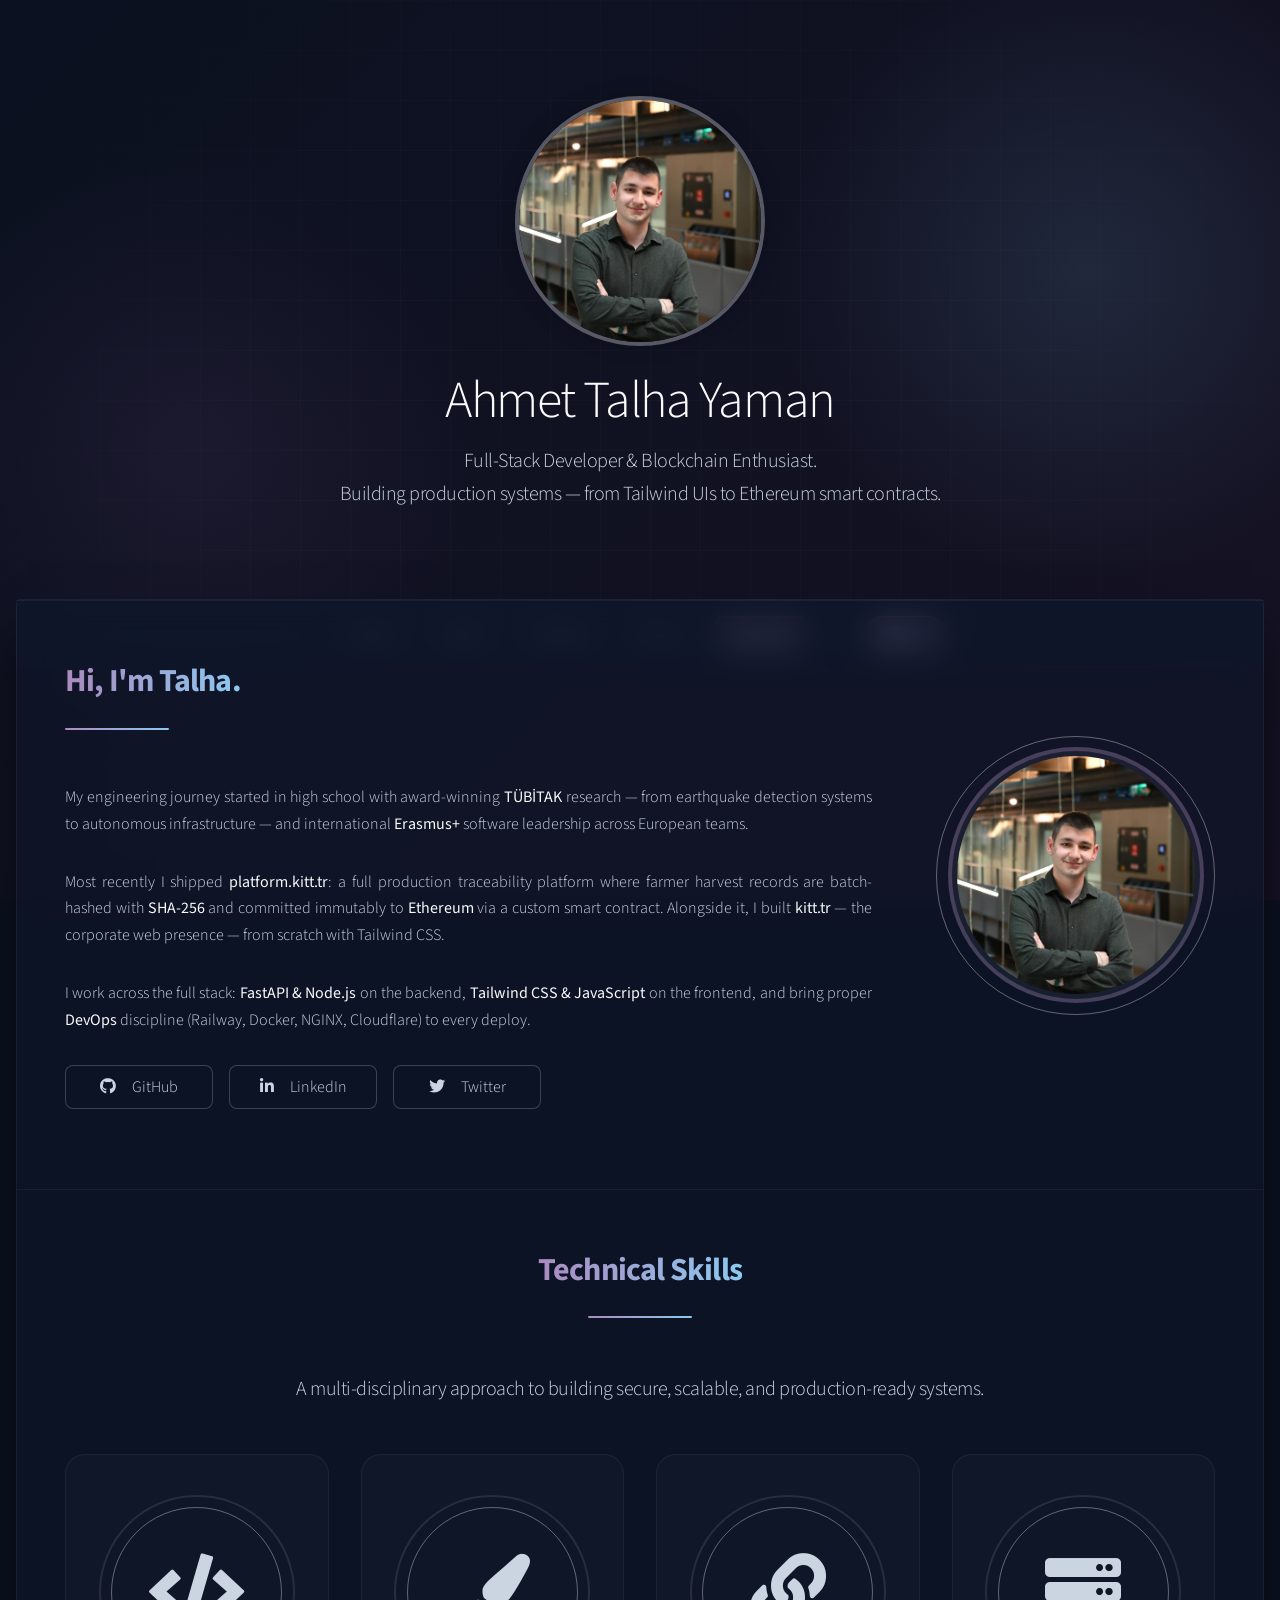
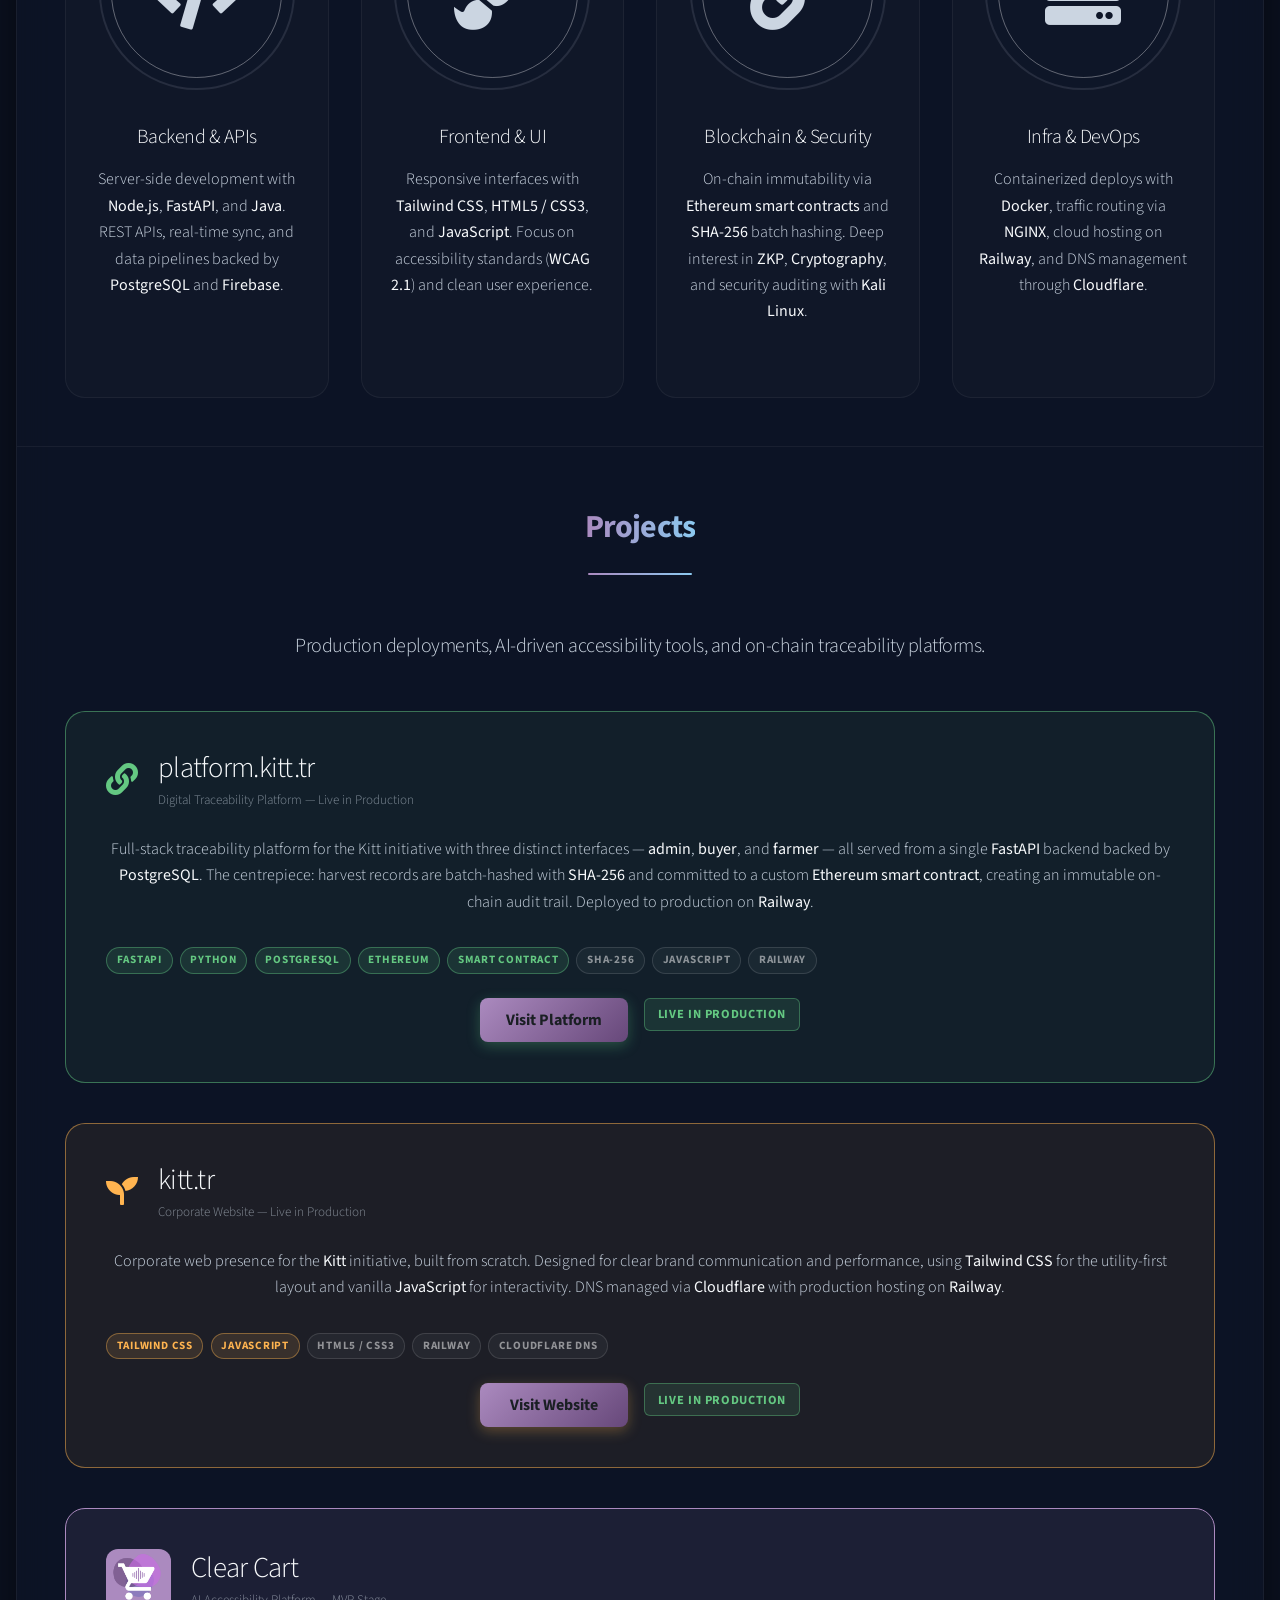
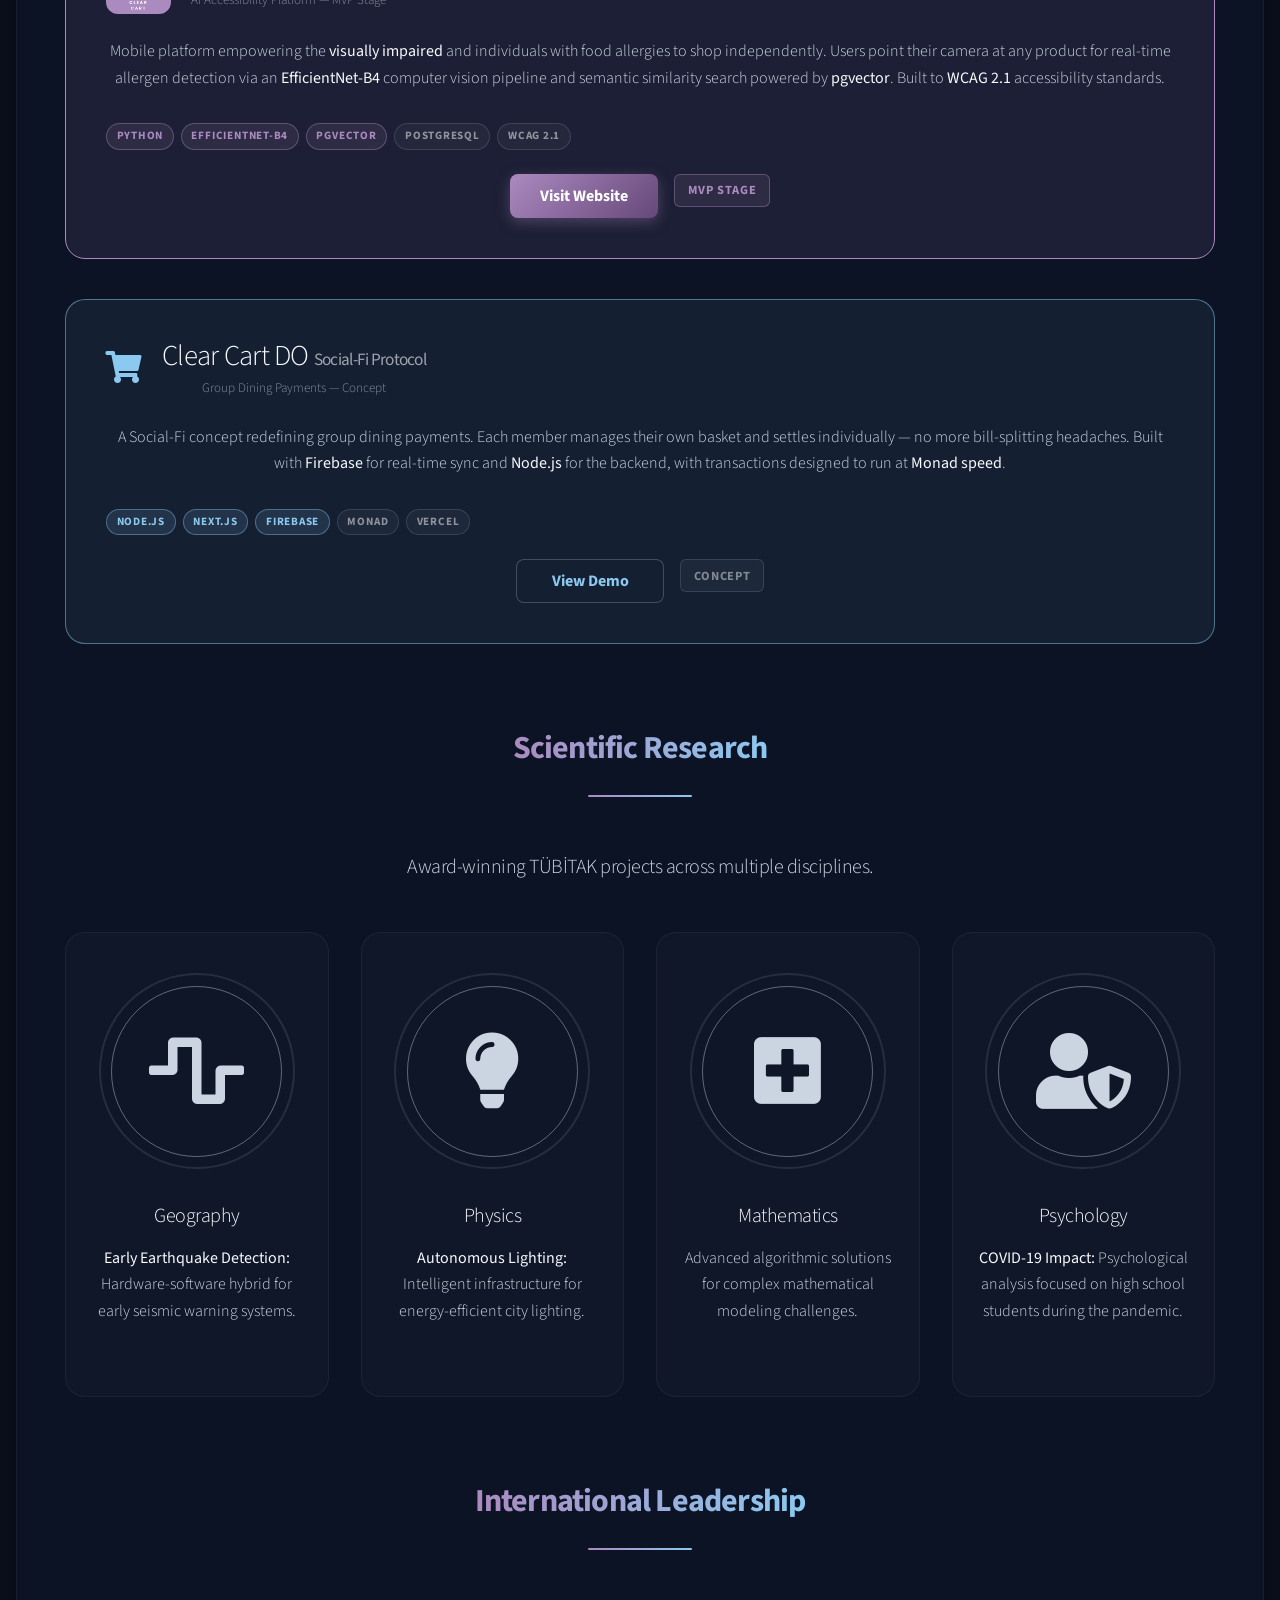
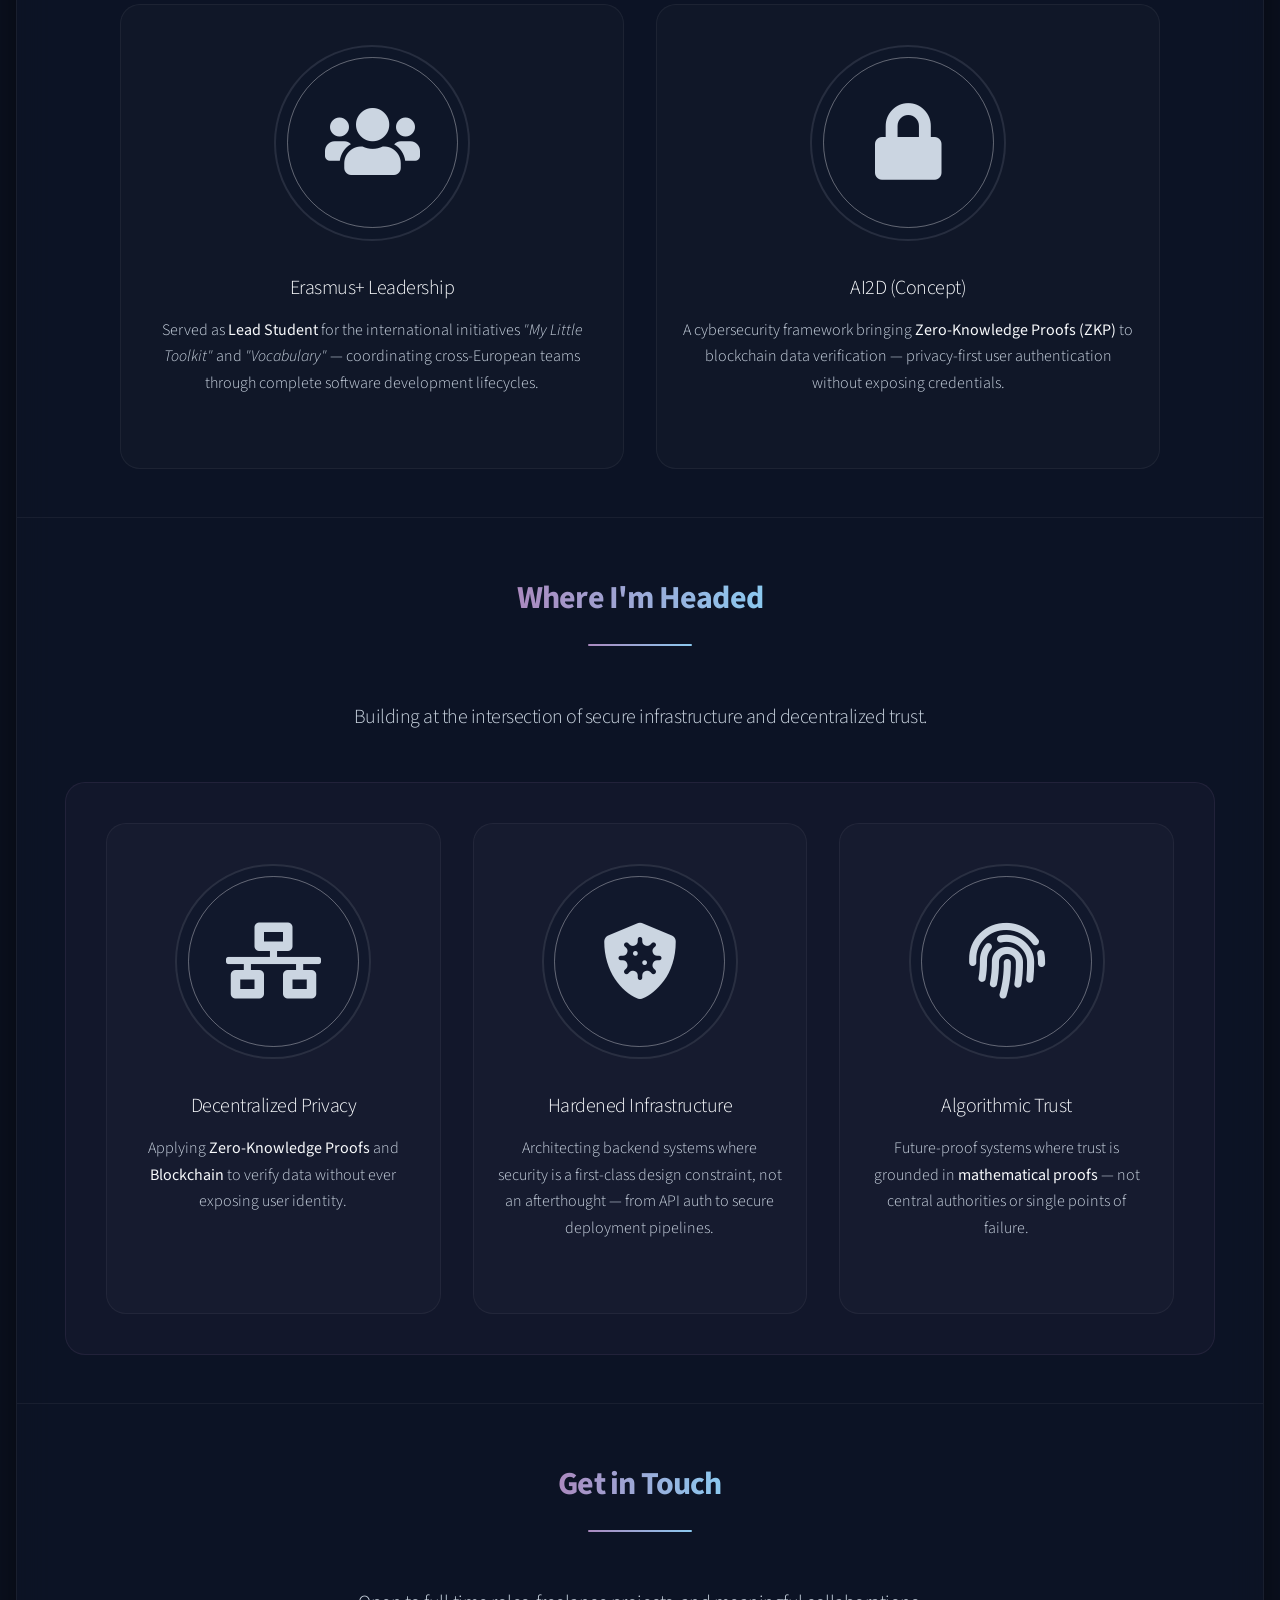
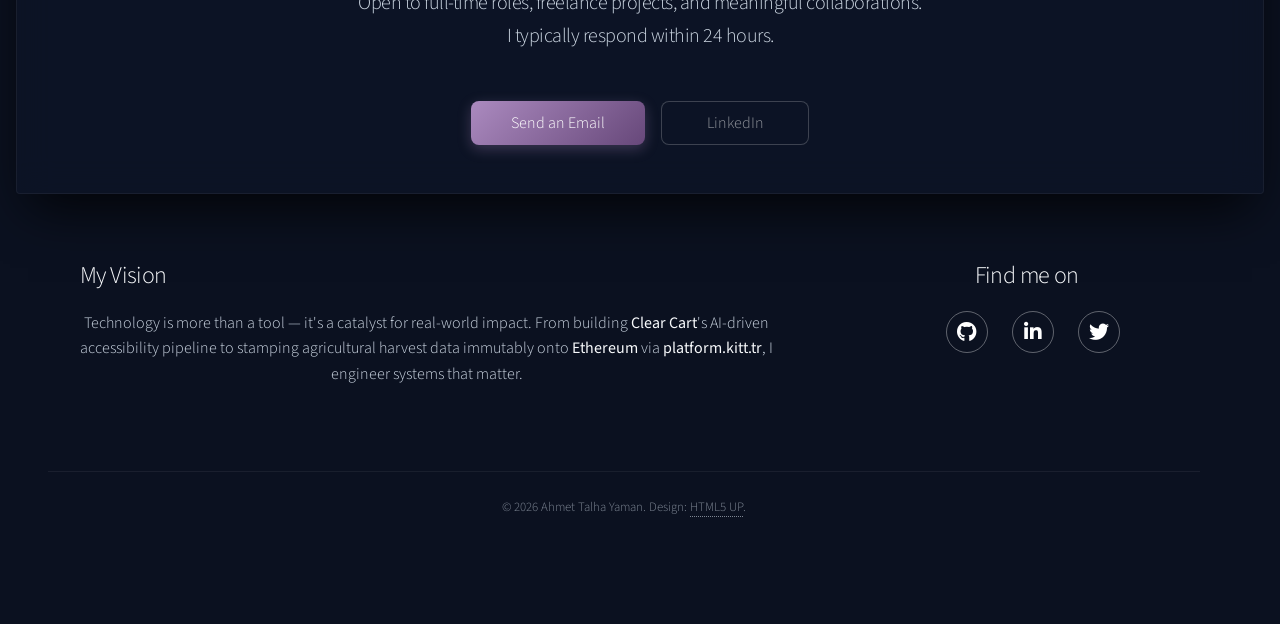
==== commit 39e3161a: "merge: resolve conflict + add mobile responsive design - Resolved merge conflict by taking remote's " ====
--- a/index.html
+++ b/index.html
@@ -1,10 +1,14 @@
 <!DOCTYPE HTML>
-<html>
+<html lang="en">
 
 <head>
-	<title>A. Talha Yaman | Developer Portfolio</title>
+	<title>Ahmet Talha Yaman | Full-Stack & Blockchain Developer</title>
 	<meta charset="utf-8" />
 	<meta name="viewport" content="width=device-width, initial-scale=1, user-scalable=no" />
+	<meta name="description" content="Full-Stack Developer specializing in Node.js, FastAPI, and Ethereum smart contracts. Shipping production-grade web apps and on-chain traceability platforms." />
+	<meta property="og:title" content="Ahmet Talha Yaman | Full-Stack & Blockchain Developer" />
+	<meta property="og:description" content="Full-Stack Developer specializing in Node.js, FastAPI, and Ethereum smart contracts. Shipping production-grade web apps and on-chain traceability platforms." />
+	<meta property="og:type" content="website" />
 	<link rel="stylesheet" href="assets/css/main.css" />
 	<link rel="stylesheet" href="assets/css/mobile.css" />
 	<noscript>
@@ -19,9 +23,9 @@
 		<header id="header" class="alt">
 			<span class="logo"><img src="images/header-photo.jpeg" alt="Ahmet Talha Yaman" /></span>
 			<h1>Ahmet Talha Yaman</h1>
-			<p>Node.js Backend Developer & Cyber Security Enthusiast.<br />
-				Crafting secure digital fortresses today, defending the frontiers of tomorrow.</p>
-		</header>
+			<p>Full-Stack Developer &amp; Blockchain Enthusiast.<br />
+				Building production systems — from Tailwind UIs to Ethereum smart contracts.</p>
+			</header>
 
 		<nav id="nav">
 			<ul>
@@ -51,33 +55,27 @@
 							<h2>Hi, I'm Talha.</h2>
 						</header>
 						<p>
-							My engineering journey began in high school, where I developed award-winning
-							<strong>TÜBİTAK</strong> research—ranging from earthquake detection to autonomous
-							systems—and led international <strong>Erasmus+</strong> software initiatives. What started
-							as academic curiosity has evolved into a professional mission: building unshakeable backend
-							systems and defending digital frontiers.
+							My engineering journey started in high school with award-winning
+							<strong>TÜBİTAK</strong> research — from earthquake detection systems to
+							autonomous infrastructure — and international <strong>Erasmus+</strong>
+							software leadership across European teams.
 						</p>
 						<p>
-							I am currently the lead architect of the <strong>Clear Cart</strong> ecosystem. I bridge the
-							gap between human impact and high performance by developing <strong>AI-powered accessibility
-								tools</strong> for the visually impaired and <strong>Clear Cart DO</strong>, a
-							high-speed Social-Fi protocol on Monad.
+							Most recently I shipped <strong>platform.kitt.tr</strong>: a full production
+							traceability platform where farmer harvest records are batch-hashed with
+							<strong>SHA-256</strong> and committed immutably to <strong>Ethereum</strong>
+							via a custom smart contract. Alongside it, I built <strong>kitt.tr</strong>
+							— the corporate web presence — from scratch with Tailwind CSS.
 						</p>
 						<p>
-							Specializing in <strong>Node.js Backend</strong> development with a laser focus on
-							<strong>Cyber Security</strong>, I spend my days containerizing the future with
-							<strong>Docker</strong> and crafting secure, scalable infrastructures.
-						</p>
-						<p style="margin-bottom: 1.5em; font-weight: bold;">Follow my journey on:</p>
+							I work across the full stack: <strong>FastAPI &amp; Node.js</strong> on the backend,
+							<strong>Tailwind CSS &amp; JavaScript</strong> on the frontend, and bring proper
+							<strong>DevOps</strong> discipline (Railway, Docker, NGINX, Cloudflare) to every deploy.
+						</p>
 						<ul class="actions">
-							<li><a href="https://github.com/talhaymn7" class="button icon brands fa-github">GitHub</a>
-							</li>
-							<li><a href="https://www.linkedin.com/in/ahmet-talha-yaman-56221b182/"
-									class="button icon brands fa-linkedin-in">LinkedIn</a></li>
-							<li><a href="https://x.com/talhaymn_7" class="button icon brands fa-twitter">Twitter</a>
-							</li>
-							<li><a href="https://www.instagram.com/talhaymn_7/"
-									class="button icon brands fa-instagram">Instagram</a></li>
+							<li><a href="https://github.com/talhaymn7" class="button icon brands fa-github" target="_blank">GitHub</a></li>
+							<li><a href="https://www.linkedin.com/in/ahmet-talha-yaman-56221b182/" class="button icon brands fa-linkedin-in" target="_blank">LinkedIn</a></li>
+							<li><a href="https://x.com/talhaymn_7" class="button icon brands fa-twitter" target="_blank">Twitter</a></li>
 						</ul>
 					</div>
 					<span class="image"><img src="images/header-photo.jpeg" alt="Ahmet Talha Yaman" /></span>
@@ -86,39 +84,40 @@
 
 			<section id="skills" class="main special">
 				<header class="major">
-					<h2>Technical Arsenal</h2>
-					<p>A multi-disciplinary approach to building secure, scalable, and intelligent systems.</p>
+					<h2>Technical Skills</h2>
+					<p>A multi-disciplinary approach to building secure, scalable, and production-ready systems.</p>
 				</header>
 				<ul class="features">
 					<li>
 						<span class="icon solid major style1 fa-code"></span>
-						<h3>Backend Development</h3>
-						<p>Crafting high-performance server-side logic using <strong>Node.js</strong> and
-							<strong>Java</strong>. I focus on building scalable architectures and robust APIs that serve
-							as the backbone of modern applications.
-						</p>
-					</li>
-					<li>
-						<span class="icon solid major style3 fa-shield-alt"></span>
-						<h3>Cyber Security</h3>
-						<p>Deeply interested in digital defense. Exploring <strong>Cryptography</strong>, <strong>Kali
-								Linux</strong> for security auditing, and implementing <strong>Zero-Knowledge Proofs
-								(ZKP)</strong> to ensure user privacy and data integrity.</p>
+						<h3>Backend &amp; APIs</h3>
+						<p>Server-side development with <strong>Node.js</strong>, <strong>FastAPI</strong>, and
+							<strong>Java</strong>. REST APIs, real-time sync, and data pipelines backed by
+							<strong>PostgreSQL</strong> and <strong>Firebase</strong>.
+						</p>
+					</li>
+					<li>
+						<span class="icon solid major style2 fa-paint-brush"></span>
+						<h3>Frontend &amp; UI</h3>
+						<p>Responsive interfaces with <strong>Tailwind CSS</strong>, <strong>HTML5 / CSS3</strong>,
+							and <strong>JavaScript</strong>. Focus on accessibility standards
+							(<strong>WCAG 2.1</strong>) and clean user experience.
+						</p>
+					</li>
+					<li>
+						<span class="icon solid major style3 fa-link"></span>
+						<h3>Blockchain &amp; Security</h3>
+						<p>On-chain immutability via <strong>Ethereum smart contracts</strong> and
+							<strong>SHA-256</strong> batch hashing. Deep interest in <strong>ZKP</strong>,
+							<strong>Cryptography</strong>, and security auditing with <strong>Kali Linux</strong>.
+						</p>
 					</li>
 					<li>
 						<span class="icon solid major style5 fa-server"></span>
-						<h3>Infra & DevOps</h3>
-						<p>Managing environments with <strong>Docker</strong> and optimizing traffic with <strong>NGINX
-								Reverse Proxy</strong>. I bridge the gap between code and deployment through secure
-							<strong>System Architecture</strong>.
-						</p>
-					</li>
-					<li>
-						<span class="icon major style2 fa-lightbulb"></span>
-						<h3>Python & AI</h3>
-						<p>Leveraging <strong>Python</strong> for data-driven solutions. Experienced in implementing
-							computer vision models like <strong>EfficientNet-B4</strong> and utilizing
-							<strong>pgvector</strong> for intelligent search capabilities.
+						<h3>Infra &amp; DevOps</h3>
+						<p>Containerized deploys with <strong>Docker</strong>, traffic routing via
+							<strong>NGINX</strong>, cloud hosting on <strong>Railway</strong>,
+							and DNS management through <strong>Cloudflare</strong>.
 						</p>
 					</li>
 				</ul>
@@ -126,303 +125,290 @@
 
 			<section id="projects" class="main special">
 				<header class="major">
-					<h2>Built for Impact & Speed</h2>
-					<p>A portfolio of AI-driven accessibility, Social-Fi protocols, and scientific research.</p>
-				</header>
-
-				<div class="project-card"
-					style="text-align: left; background: rgba(171, 138, 191, 0.1); padding: 2.5em; border-radius: 20px; margin-bottom: 2.5em; border: 1px solid #ab8abf;">
-
-					<div class="project-card-header" style="display: flex; align-items: center; margin-bottom: 1.5em;">
-						<img src="images/clear-cart-logo.png" alt="Clear Cart Logo"
-							style="width: 65px; height: 65px; margin-right: 20px; border-radius: 12px; object-fit: contain;">
-						<h3 style="color: #ab8abf; font-size: 1.8em; margin: 0; line-height: 1.2;">Clear Cart </h3>
-					</div>
-
-					<p><strong>Empowering Independent Shopping:</strong> A mobile platform designed for the visually
-						impaired and individuals with food allergies. By utilizing <strong>EfficientNet-B4</strong> and
-						<strong>pgvector</strong>, Clear Cart allows users to identify products and detect allergens in
-						real-time through their camera.
+					<h2>Projects</h2>
+					<p>Production deployments, AI-driven accessibility tools, and on-chain traceability platforms.</p>
+				</header>
+
+				<!-- platform.kitt.tr -->
+				<div class="project-card project-card--blockchain">
+					<div class="project-header">
+						<span class="icon solid fa-link" style="font-size: 2em; color: #64c882; margin-right: 20px; flex-shrink: 0;"></span>
+						<div>
+							<h3 class="color-blockchain">platform.kitt.tr</h3>
+							<p class="project-subtitle">Digital Traceability Platform — Live in Production</p>
+						</div>
+					</div>
+					<p>
+						Full-stack traceability platform for the Kitt initiative with three distinct
+						interfaces — <strong>admin</strong>, <strong>buyer</strong>, and
+						<strong>farmer</strong> — all served from a single <strong>FastAPI</strong> backend
+						backed by <strong>PostgreSQL</strong>. The centrepiece: harvest records are
+						batch-hashed with <strong>SHA-256</strong> and committed to a custom
+						<strong>Ethereum smart contract</strong>, creating an immutable on-chain audit trail.
+						Deployed to production on <strong>Railway</strong>.
 					</p>
-
-					<p><em>Key Tech:</em> Python (Image Processing Pipeline), PostgreSQL (pgvector), WCAG 2.1
-						Accessibility Standards.</p>
-
-					<ul class="actions">
-						<li>
-							<a href="https://clearcart.com.tr/en" class="button primary small" style="background-color: #ab8abf !important; 
-                  color: #ffffff !important; 
-                  box-shadow: 0 4px 14px 0 rgba(171, 138, 191, 0.39) !important; 
-                  border: none !important; 
-                  font-weight: bold !important;">
+					<div class="tech-badges">
+						<span class="tech-badge tech-badge--green">FastAPI</span>
+						<span class="tech-badge tech-badge--green">Python</span>
+						<span class="tech-badge tech-badge--green">PostgreSQL</span>
+						<span class="tech-badge tech-badge--green">Ethereum</span>
+						<span class="tech-badge tech-badge--green">Smart Contract</span>
+						<span class="tech-badge tech-badge--dark">SHA-256</span>
+						<span class="tech-badge tech-badge--dark">JavaScript</span>
+						<span class="tech-badge tech-badge--dark">Railway</span>
+					</div>
+					<ul class="actions" style="margin-top: 1.5em; margin-bottom: 0;">
+						<li>
+							<a href="https://platform.kitt.tr" class="button primary small btn-blockchain" target="_blank">
+								Visit Platform
+							</a>
+						</li>
+						<li>
+							<span class="status-badge status-badge--live">Live in Production</span>
+						</li>
+					</ul>
+				</div>
+
+				<!-- kitt.tr -->
+				<div class="project-card project-card--web">
+					<div class="project-header">
+						<span class="icon solid fa-seedling" style="font-size: 2em; color: #ffb450; margin-right: 20px; flex-shrink: 0;"></span>
+						<div>
+							<h3 class="color-web">kitt.tr</h3>
+							<p class="project-subtitle">Corporate Website — Live in Production</p>
+						</div>
+					</div>
+					<p>
+						Corporate web presence for the <strong>Kitt</strong> initiative, built from scratch.
+						Designed for clear brand communication and performance, using
+						<strong>Tailwind CSS</strong> for the utility-first layout and vanilla
+						<strong>JavaScript</strong> for interactivity. DNS managed via
+						<strong>Cloudflare</strong> with production hosting on <strong>Railway</strong>.
+					</p>
+					<div class="tech-badges">
+						<span class="tech-badge tech-badge--orange">Tailwind CSS</span>
+						<span class="tech-badge tech-badge--orange">JavaScript</span>
+						<span class="tech-badge tech-badge--dark">HTML5 / CSS3</span>
+						<span class="tech-badge tech-badge--dark">Railway</span>
+						<span class="tech-badge tech-badge--dark">Cloudflare DNS</span>
+					</div>
+					<ul class="actions" style="margin-top: 1.5em; margin-bottom: 0;">
+						<li>
+							<a href="https://kitt.tr" class="button primary small btn-web" target="_blank">
 								Visit Website
 							</a>
 						</li>
-
-						<li>
-							<span class="button small disabled" style="background-color: #67487a !important; 
-                     color: #ffffff !important; 
-                     opacity: 1 !important; 
-                     cursor: default !important; 
-                     border: none !important;">
-								MVP Stage
-							</span>
-						</li>
-					</ul>
-				</div>
-
-				<div class="project-card"
-					style="text-align: left; background: rgba(140, 201, 240, 0.08); padding: 2.5em; border-radius: 20px; margin-bottom: 3em; border: 1px solid #8cc9f0;">
-
-					<div class="project-card-header" style="display: flex; align-items: center; margin-bottom: 1.5em;">
-						<span class="icon solid fa-shopping-cart"
-							style="font-size: 1.8em; color: #8cc9f0; margin-right: 20px;"></span>
-						<h3 style="color: #636363; font-size: 1.6em; margin: 0; line-height: 1.2;">Clear Cart DO
-							(Social-Fi Protocol)</h3>
-					</div>
-
-					<p><strong>The "Multiplayer" Finance Solution:</strong> A concept project for group dining that
-						redefines order protocols. Using <strong>Firebase</strong> for real-time sync and
-						<strong>Node.js</strong>, it allows every member of a group to manage their own basket and pay
-						individually at <strong>Monad speed</strong>. No more bill-splitting headaches.
+						<li>
+							<span class="status-badge status-badge--live">Live in Production</span>
+						</li>
+					</ul>
+				</div>
+
+				<!-- Clear Cart -->
+				<div class="project-card project-card--purple">
+					<div class="project-header">
+						<img src="images/clear-cart-logo.png" alt="Clear Cart Logo">
+						<div>
+							<h3 class="color-purple">Clear Cart</h3>
+							<p class="project-subtitle">AI Accessibility Platform — MVP Stage</p>
+						</div>
+					</div>
+					<p>
+						Mobile platform empowering the <strong>visually impaired</strong> and individuals
+						with food allergies to shop independently. Users point their camera at any product
+						for real-time allergen detection via an <strong>EfficientNet-B4</strong> computer
+						vision pipeline and semantic similarity search powered by <strong>pgvector</strong>.
+						Built to <strong>WCAG 2.1</strong> accessibility standards.
 					</p>
-
-					<ul class="actions special" style="margin-top: 2em;">
-						<li>
-							<a href="https://monad-cc-project-nextjs-cvj7xs8su-talhaymn7s-projects.vercel.app/"
-								class="button primary small vercell"
-								style="color: #ffffff !important; font-weight: bold !important;">
-								Visit Website: Clear Cart DO on Vercell
-							</a>
-						</li>
-						<li>
-							<span class="button small" style="border-color: #50778f !important; 
-                     color: #ccdde7 !important; 
-                     cursor: default !important;
-                     box-shadow: none !important;
-                     background: #3e1094 !important">
-								Node.js
-							</span>
-						</li>
-						<li>
-							<span class="button small" style="border-color: #8cc9f0 !important; 
-                     color: #ccdde7 !important; 
-                     cursor: default !important;
-                     box-shadow: none !important;
-                     background: #3e1094 !important">
-								Firebase
-							</span>
-						</li>
-						<li>
-							<span class="button small" style="border-color: #8cc9f0 !important; 
-                   color: #ccdde7 !important; 
-                     cursor: default !important;
-                     box-shadow: none !important;
-                     background: #3e1094 !important">
-								Monad Concept
-							</span>
-						</li>
-					</ul>
-				</div>
-
-				<div class="project-card"
-					style="text-align: left; background: rgba(60, 97, 40, 0.1); padding: 2.5em; border-radius: 20px; margin-bottom: 2.5em; border: 1px solid #3C6128;">
-
-					<div class="project-card-header" style="display: flex; align-items: center; margin-bottom: 1.5em;">
-						<span class="icon solid fa-seedling"
-							style="font-size: 1.8em; color: #579400; margin-right: 20px;"></span>
-						<h3 style="color: #3C6128; font-size: 1.8em; margin: 0; line-height: 1.2;">Kitt</h3>
-					</div>
-
-					<p><strong>Project Description:</strong> [Kitt project description goes here. Add details about what Kitt does, its purpose, and its key features.]</p>
-
-					<p><em>Key Tech:</em> [Technology stack goes here]</p>
-
-					<ul class="actions">
-						<li>
-							<a href="https://kitt.tr" class="button primary small" target="_blank" style="background-color: #579400 !important;
-                  color: #ffffff !important;
-                  box-shadow: 0 4px 14px 0 rgba(87, 148, 0, 0.39) !important;
-                  border: none !important;
-                  font-weight: bold !important;">
-								Visit kitt.tr
-							</a>
-						</li>
-						<li>
-							<a href="https://platform.kitt.tr" class="button small" target="_blank" style="background-color: #3C6128 !important;
-                  color: #ffffff !important;
-                  border: none !important;
-                  font-weight: bold !important;">
-								Visit Platform
-							</a>
+					<div class="tech-badges">
+						<span class="tech-badge tech-badge--purple">Python</span>
+						<span class="tech-badge tech-badge--purple">EfficientNet-B4</span>
+						<span class="tech-badge tech-badge--purple">pgvector</span>
+						<span class="tech-badge tech-badge--dark">PostgreSQL</span>
+						<span class="tech-badge tech-badge--dark">WCAG 2.1</span>
+					</div>
+					<ul class="actions" style="margin-top: 1.5em; margin-bottom: 0;">
+						<li>
+							<a href="https://clearcart.com.tr/en" class="button primary small btn-purple" target="_blank">
+								Visit Website
+							</a>
+						</li>
+						<li>
+							<span class="status-badge status-badge--mvp">MVP Stage</span>
+						</li>
+					</ul>
+				</div>
+
+				<!-- Clear Cart DO -->
+				<div class="project-card project-card--blue">
+					<div class="project-header">
+						<span class="icon solid fa-shopping-cart" style="font-size: 2em; color: #8cc9f0; margin-right: 20px; flex-shrink: 0;"></span>
+						<div>
+							<h3 class="color-blue">Clear Cart DO <small style="font-size: 0.6em; opacity: 0.6; font-weight: 400;">Social-Fi Protocol</small></h3>
+							<p class="project-subtitle">Group Dining Payments — Concept</p>
+						</div>
+					</div>
+					<p>
+						A Social-Fi concept redefining group dining payments. Each member manages their
+						own basket and settles individually — no more bill-splitting headaches. Built
+						with <strong>Firebase</strong> for real-time sync and <strong>Node.js</strong>
+						for the backend, with transactions designed to run at <strong>Monad speed</strong>.
+					</p>
+					<div class="tech-badges">
+						<span class="tech-badge tech-badge--blue">Node.js</span>
+						<span class="tech-badge tech-badge--blue">Next.js</span>
+						<span class="tech-badge tech-badge--blue">Firebase</span>
+						<span class="tech-badge tech-badge--dark">Monad</span>
+						<span class="tech-badge tech-badge--dark">Vercel</span>
+					</div>
+					<ul class="actions" style="margin-top: 1.5em; margin-bottom: 0;">
+						<li>
+							<a href="https://monad-cc-project-nextjs-cvj7xs8su-talhaymn7s-projects.vercel.app/" class="button small btn-blue" target="_blank">
+								View Demo
+							</a>
+						</li>
+						<li>
+							<span class="status-badge status-badge--concept">Concept</span>
 						</li>
 					</ul>
 				</div>
 
 				<header class="major" style="margin-top: 4em;">
-					<h2>Scientific Research Gallery</h2>
-					<p>Award-winning research projects for TÜBİTAK across multiple disciplines.</p>
+					<h2>Scientific Research</h2>
+					<p>Award-winning TÜBİTAK projects across multiple disciplines.</p>
 				</header>
 				<ul class="features" style="margin-bottom: 4em;">
 					<li>
 						<span class="icon solid major style1 fa-wave-square"></span>
 						<h3>Geography</h3>
-						<p><strong>Early Earthquake Detection:</strong> Designed a hardware-software hybrid for early
-							seismic warning systems.</p>
+						<p><strong>Early Earthquake Detection:</strong> Hardware-software hybrid for early seismic warning systems.</p>
 					</li>
 					<li>
 						<span class="icon solid major style2 fa-lightbulb"></span>
 						<h3>Physics</h3>
-						<p><strong>Autonomous Lighting:</strong> An intelligent infrastructure project for
-							energy-efficient city lighting.</p>
+						<p><strong>Autonomous Lighting:</strong> Intelligent infrastructure for energy-efficient city lighting.</p>
 					</li>
 					<li>
 						<span class="icon solid major style3 fa-plus-square"></span>
 						<h3>Mathematics</h3>
-						<p>Developing advanced algorithmic solutions for complex mathematical modeling.</p>
+						<p>Advanced algorithmic solutions for complex mathematical modeling challenges.</p>
 					</li>
 					<li>
 						<span class="icon solid major style4 fa-user-shield"></span>
 						<h3>Psychology</h3>
-						<p><strong>COVID-19 Analysis:</strong> A psychological impact study focusing on high school
-							students during the pandemic.</p>
+						<p><strong>COVID-19 Impact:</strong> Psychological analysis focused on high school students during the pandemic.</p>
 					</li>
 				</ul>
 
 				<header class="major" style="margin-top: 4em; margin-bottom: 0">
-					<h2>International Leadership & Concepts</h2>
-				</header>
-
+					<h2>International Leadership</h2>
+				</header>
 				<ul class="features" id="leadership-grid">
 					<li>
 						<span class="icon solid major style5 fa-users"></span>
 						<h3>Erasmus+ Leadership</h3>
-						<p style="text-align: justify;">Served as <strong>Leader Student</strong> for international
-							initiatives: <em>"My Little Toolkit"</em> and <em>"Vocabulary"</em>. Orchestrated team
-							coordination and software development lifecycles across European partners.</p>
-					</li>
-
+						<p style="text-align: justify;">
+							Served as <strong>Lead Student</strong> for the international initiatives
+							<em>"My Little Toolkit"</em> and <em>"Vocabulary"</em> — coordinating cross-European
+							teams through complete software development lifecycles.
+						</p>
+					</li>
 					<li>
 						<span class="icon solid major style1 fa-lock"></span>
-						<h3>AI2D (Future Concept)</h3>
-						<p style="text-align: justify;">A visionary cybersecurity framework designed to bring
-							<strong>Zero-Knowledge Proofs (ZKP)</strong> to blockchain data verification, ensuring
-							privacy-first user authentication.
+						<h3>AI2D (Concept)</h3>
+						<p style="text-align: justify;">
+							A cybersecurity framework bringing <strong>Zero-Knowledge Proofs (ZKP)</strong>
+							to blockchain data verification — privacy-first user authentication without
+							exposing credentials.
 						</p>
 					</li>
 				</ul>
+
 			</section>
 
 			<section id="vision" class="main special">
 				<header class="major">
-					<h2>Future Vision</h2>
-					<p>Architecting the future of unbreachable digital systems through decentralized and cryptographic
-						principles.</p>
-				</header>
-
-				<div
-					style="text-align: center; background: rgba(171, 138, 191, 0.05); padding: 2.5em; border-radius: 20px; border: 1px solid rgba(171, 138, 191, 0.1);">
+					<h2>Where I'm Headed</h2>
+					<p>Building at the intersection of secure infrastructure and decentralized trust.</p>
+				</header>
+				<div class="vision-box">
 					<ul class="features">
 						<li>
 							<span class="icon solid major style1 fa-network-wired"></span>
 							<h3>Decentralized Privacy</h3>
-							<p>Developing robust frameworks using <strong>Zero-Knowledge Proofs (ZKP)</strong> and
-								<strong>Blockchain</strong> to verify data without sacrificing user anonymity.
+							<p>Applying <strong>Zero-Knowledge Proofs</strong> and <strong>Blockchain</strong>
+								to verify data without ever exposing user identity.
 							</p>
 						</li>
-
 						<li>
 							<span class="icon solid major style3 fa-shield-virus"></span>
 							<h3>Hardened Infrastructure</h3>
-							<p>Architecting secure backend systems with advanced <strong>Cryptography</strong> and
-								<strong>Secure Coding
-									Practices</strong> to prevent vulnerabilities before they happen.
+							<p>Architecting backend systems where security is a first-class design constraint,
+								not an afterthought — from API auth to secure deployment pipelines.
 							</p>
 						</li>
-
 						<li>
 							<span class="icon solid major style5 fa-fingerprint"></span>
 							<h3>Algorithmic Trust</h3>
-							<p>Pioneering future-proof security where trust is defined by <strong>Mathematical
-									Proofs</strong>, not
-								just central authorities, achieving safety at <em>Monad speed</em>.</p>
-						</li>
-					</ul>
-				</div>
-			</section>
-
-
-			<section id="contact" class="main special" style="text-align: center;">
+							<p>Future-proof systems where trust is grounded in <strong>mathematical proofs</strong>
+								— not central authorities or single points of failure.
+							</p>
+						</li>
+					</ul>
+				</div>
+			</section>
+
+			<section id="contact" class="main special">
 				<header class="major">
-					<h2 style="text-align: center;">Get in Touch</h2>
-					<p style="text-align: center; margin-left: auto; margin-right: auto; max-width: 800px;">
-						For any professional inquiries, collaboration proposals, or networking, <br />
-						please feel free to reach out through the links below.
+					<h2>Get in Touch</h2>
+					<p>
+						Open to full-time roles, freelance projects, and meaningful collaborations.<br />
+						I typically respond within 24 hours.
 					</p>
 				</header>
-
 				<footer class="major">
 					<ul class="actions special">
 						<li>
-							<a href="mailto:ahmettalhamyn@gmail.com" class="button primary" style="background-color: #ab8abf !important; 
-                          color: #ffffff !important; 
-                          box-shadow: 0 4px 14px 0 rgba(171, 138, 191, 0.3) !important; 
-                          border: none !important;
-                          padding: 0 2.5em !important;">
+							<a href="mailto:ahmettalhaymn@gmail.com" class="button primary btn-contact">
 								Send an Email
 							</a>
 						</li>
 						<li>
-							<a href="https://linkedin.com/in/ahmet-talha-yaman-56221b182/" class="button"
-								style="padding: 0 2.5em !important; border-color: #636363 !important; color: #636363 !important;">
+							<a href="https://linkedin.com/in/ahmet-talha-yaman-56221b182/" class="button btn-contact-secondary" target="_blank">
 								LinkedIn
 							</a>
 						</li>
 					</ul>
 				</footer>
-
-				<p style="font-size: 0.8em; margin-top: 3em; opacity: 0.5; text-align: center; width: 100%;">
-					<i class="icon solid fa-shield-alt"></i> Professional inquiries are typically responded to within 24
-					hours.
+			</section>
+
+		</div>
+
+		<footer id="footer">
+
+			<section class="footer-vision">
+				<h2>My Vision</h2>
+				<p style="text-align: justify; margin: 0; line-height: 1.6;">
+					Technology is more than a tool — it's a catalyst for real-world impact. From building
+					<strong>Clear Cart</strong>'s AI-driven accessibility pipeline to stamping agricultural
+					harvest data immutably onto <strong>Ethereum</strong> via <strong>platform.kitt.tr</strong>,
+					I engineer systems that matter.
 				</p>
 			</section>
 
-		</div>
-
-		<footer id="footer"
-			style="display: flex; flex-wrap: wrap; justify-content: space-between; align-items: flex-start; padding: 5em 2em 3em 2em; text-align: left;">
-
-			<section style="flex: 2; min-width: 300px; margin-right: 3em; margin-bottom: 2em;">
-				<h2 style="text-align: left;">My Vision</h2>
-				<p style="text-align: justify !important; margin: 0; line-height: 1.6;">
-					I believe that technology is more than just a tool—it's a catalyst for solving societal challenges.
-					From developing AI-driven accessibility solutions with <strong>Clear Cart</strong> to architecting
-					secure, privacy-first systems like <strong>AI2D</strong>, my goal is to engineer high-performance
-					software that leaves a lasting positive impact on the world.
-				</p>
-			</section>
-
-			<section style="flex: 1; min-width: 250px; text-align: center; margin-bottom: 2em;">
-				<h2 style="margin-bottom: 1.5em;">Social Media</h2>
-				<ul class="icons"
-					style="display: flex; justify-content: center; padding: 0; list-style: none; margin: 0;">
-					<li style="padding: 0 0.75em;"><a href="https://github.com/talhaymn7"
-							class="icon brands fa-github alt" target="_blank"><span class="label">GitHub</span></a></li>
-					<li style="padding: 0 0.75em;"><a href="https://linkedin.com/in/ahmet-talha-yaman-56221b182/"
-							class="icon brands fa-linkedin-in alt" target="_blank"><span
-								class="label">LinkedIn</span></a></li>
-					<li style="padding: 0 0.75em;"><a href="https://x.com/talhaymn_7" class="icon brands fa-twitter alt"
-							target="_blank"><span class="label">Twitter</span></a></li>
-					<li style="padding: 0 0.75em;"><a href="https://www.instagram.com/talhaymn_7/"
-							class="icon brands fa-instagram alt" target="_blank"><span
-								class="label">Instagram</span></a></li>
+			<section class="footer-social">
+				<h2>Find me on</h2>
+				<ul class="icons" style="display: flex; justify-content: center; padding: 0; list-style: none; margin: 0;">
+					<li style="padding: 0 0.75em;"><a href="https://github.com/talhaymn7" class="icon brands fa-github alt" target="_blank"><span class="label">GitHub</span></a></li>
+					<li style="padding: 0 0.75em;"><a href="https://linkedin.com/in/ahmet-talha-yaman-56221b182/" class="icon brands fa-linkedin-in alt" target="_blank"><span class="label">LinkedIn</span></a></li>
+					<li style="padding: 0 0.75em;"><a href="https://x.com/talhaymn_7" class="icon brands fa-twitter alt" target="_blank"><span class="label">Twitter</span></a></li>
 				</ul>
 			</section>
 
-			<p class="copyright"
-				style="width: 100%; text-align: center; margin-top: 4em; border-top: 1px solid rgba(255,255,255,0.1); padding-top: 2em; opacity: 0.6; font-size: 0.8em;">
+			<p class="copyright">
 				&copy; 2026 Ahmet Talha Yaman. Design: <a href="https://html5up.net">HTML5 UP</a>.
 			</p>
+
 		</footer>
 
 	</div>
@@ -439,13 +425,11 @@
 			var $toggle = document.getElementById('mobile-nav-toggle');
 			var $nav = document.getElementById('nav');
 			if (!$toggle || !$nav) return;
-
 			$toggle.addEventListener('click', function () {
 				$toggle.classList.toggle('is-open');
 				$nav.classList.toggle('mobile-open');
 				document.body.style.overflow = $nav.classList.contains('mobile-open') ? 'hidden' : '';
 			});
-
 			$nav.querySelectorAll('a').forEach(function (link) {
 				link.addEventListener('click', function () {
 					$toggle.classList.remove('is-open');
@@ -458,4 +442,4 @@
 
 </body>
 
-</html>+</html>
--- a/assets/css/mobile.css
+++ b/assets/css/mobile.css
@@ -117,50 +117,24 @@
         justify-content: center;
     }
 
-    /* Project cards */
-    .project-card {
-        padding: 1.5em !important;
-        margin-bottom: 1.5em !important;
+    /* Project cards — main.css handles padding reduction */
+    /* .project-card and .project-header styles are in main.css */
+
+    /* Tech badges — allow wrapping */
+    .tech-badges {
+        flex-wrap: wrap;
     }
 
-    .project-card-header {
-        flex-wrap: wrap !important;
-        gap: 0.75em !important;
-    }
-
-    .project-card-header img {
-        width: 50px !important;
-        height: 50px !important;
+    /* Footer: stack sections vertically */
+    .footer-vision {
+        flex: 1 1 100% !important;
+        min-width: 0 !important;
         margin-right: 0 !important;
     }
 
-    /* Vercel link button: allow text to wrap */
-    .vercell {
-        white-space: normal !important;
-        height: auto !important;
-        line-height: 1.4 !important;
-        padding: 0.6em 1em !important;
-        text-align: center !important;
-        word-break: break-word !important;
-    }
-
-    /* Tag buttons in project card */
-    .actions.special {
-        flex-wrap: wrap !important;
-        gap: 0.4em;
-        justify-content: flex-start;
-    }
-
-    /* Vision section box padding */
-    #vision > div {
-        padding: 1.5em !important;
-    }
-
-    /* Footer: stack sections vertically */
-    #footer > section {
+    .footer-social {
         flex: 1 1 100% !important;
         min-width: 0 !important;
-        margin-right: 0 !important;
     }
 
     /* Contact section: hide unnecessary br */
@@ -182,11 +156,6 @@
     #footer {
         padding: 3em 1.5em 2em !important;
     }
-
-    /* Tighter project card padding */
-    .project-card {
-        padding: 1.25em !important;
-    }
 }
 
 /* =====================================================
@@ -202,9 +171,4 @@
     #footer {
         padding: 2.5em 1em 2em !important;
     }
-
-    .project-card {
-        padding: 1em !important;
-        border-radius: 12px !important;
-    }
 }
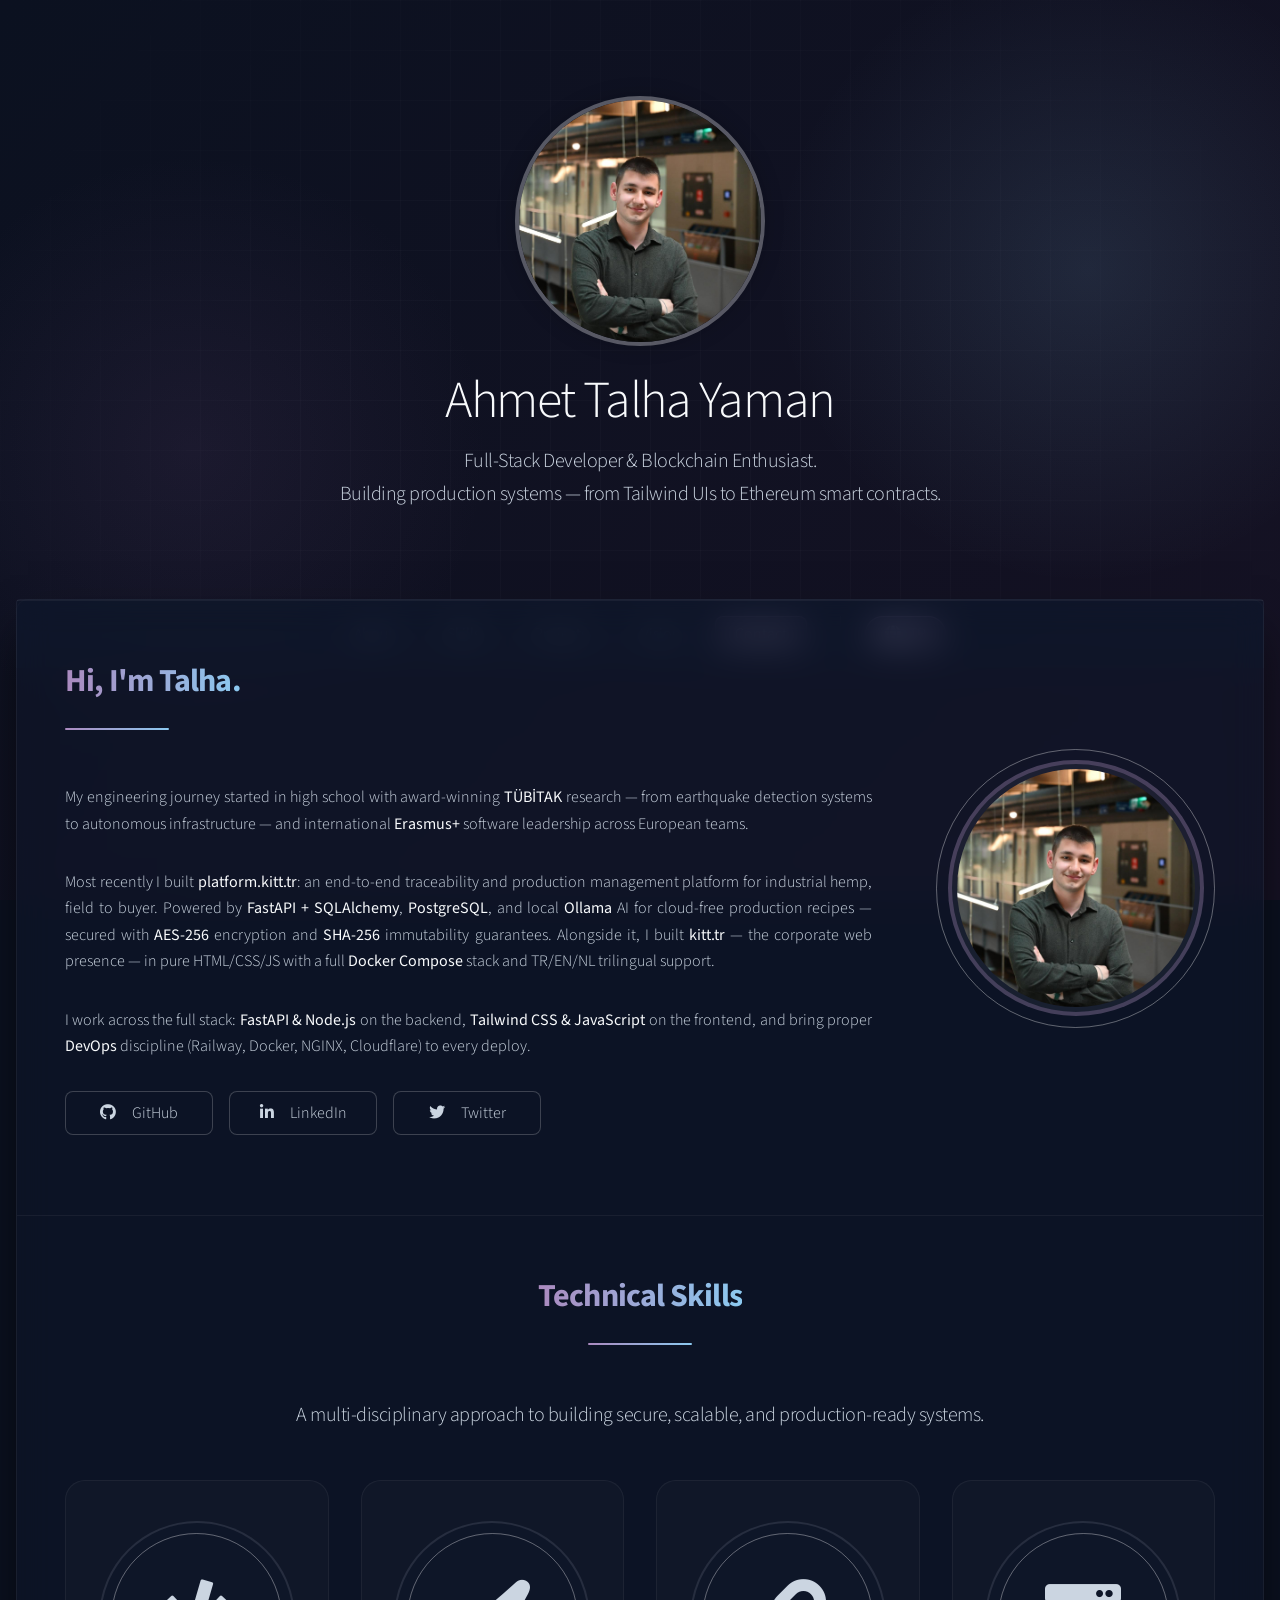
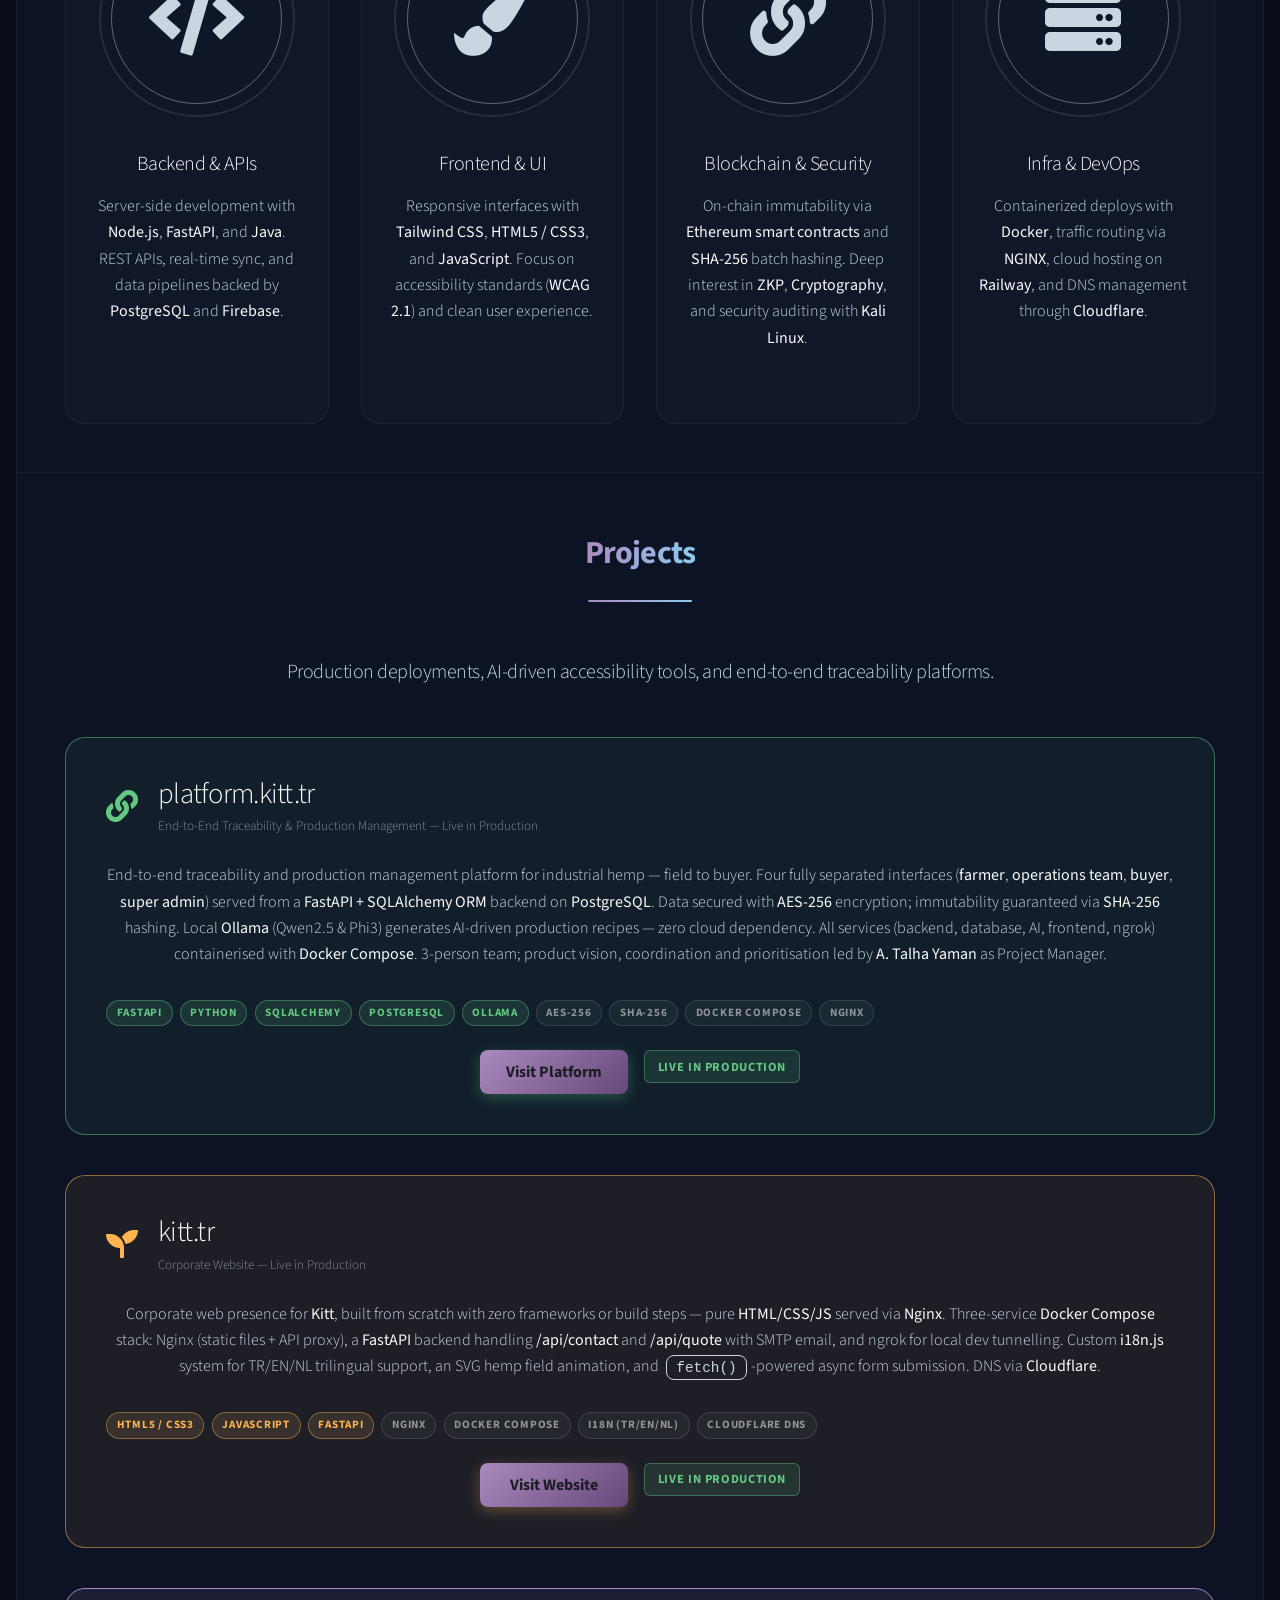
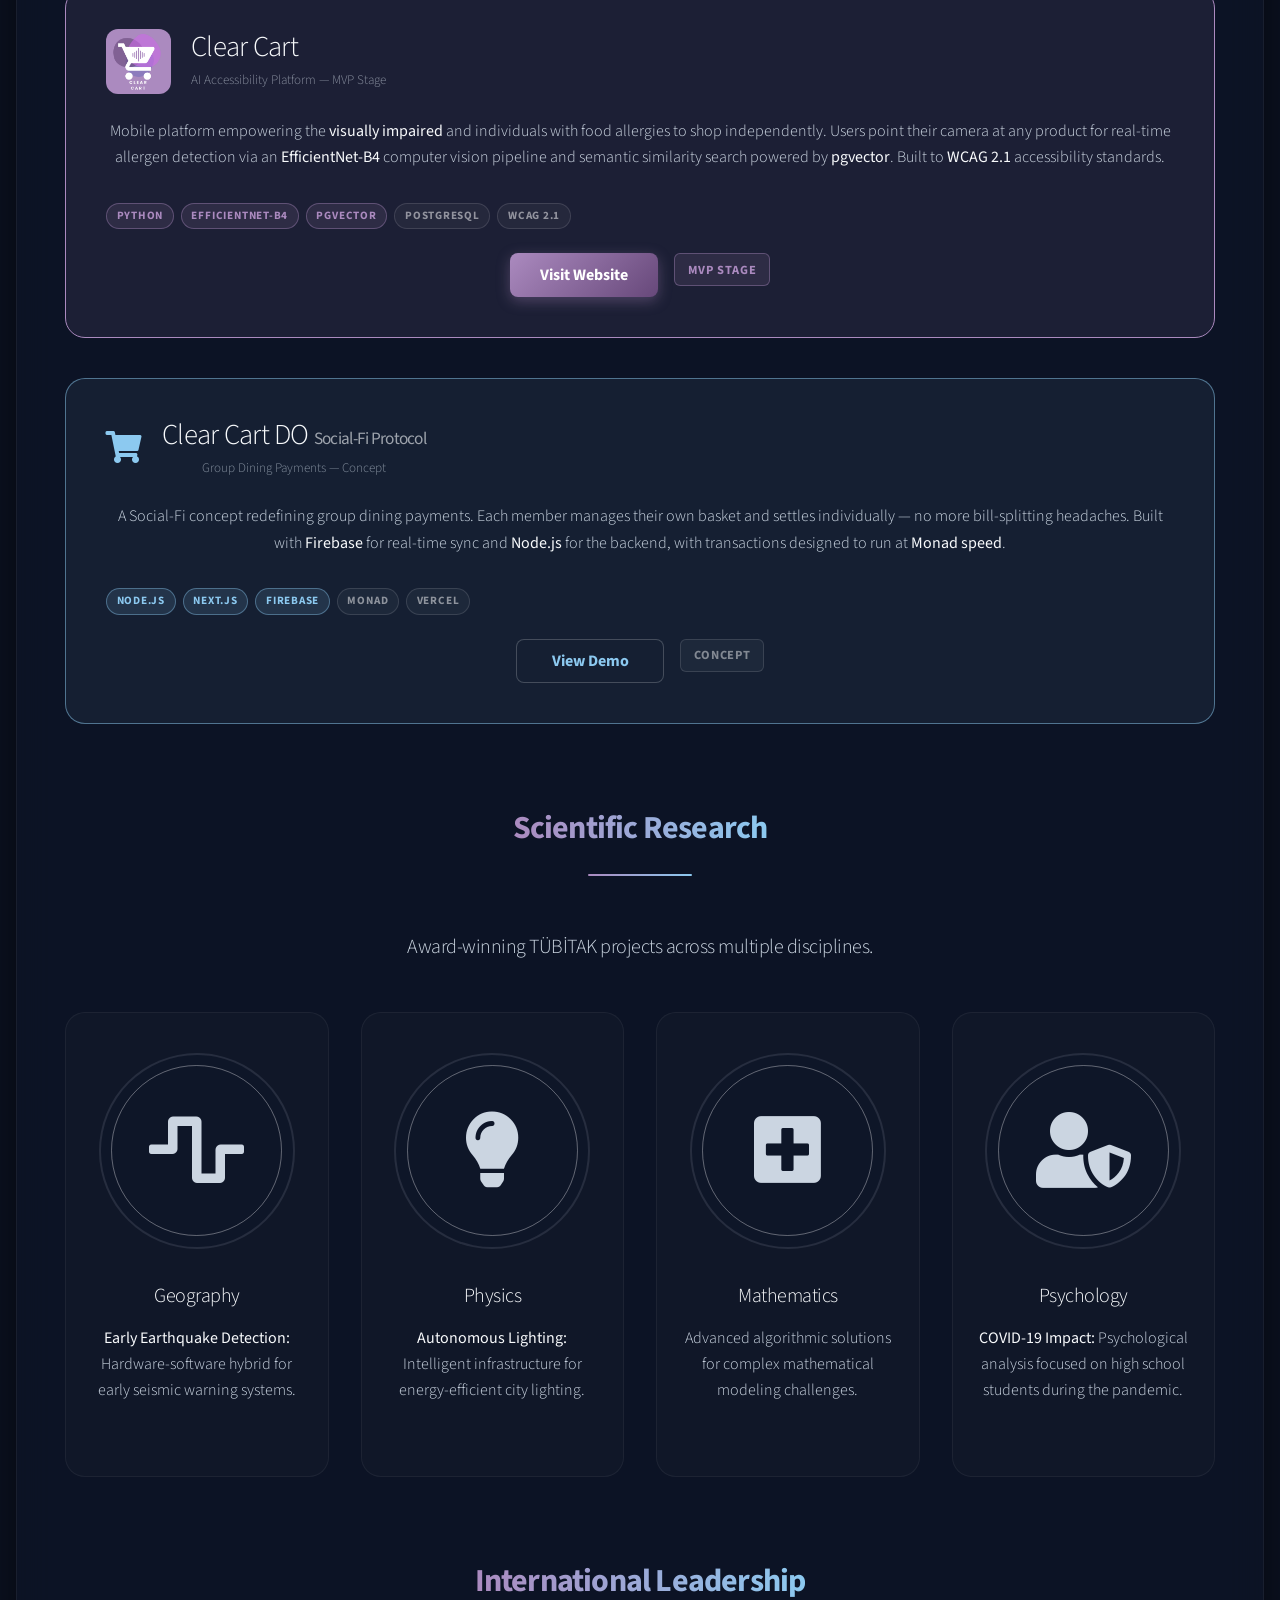
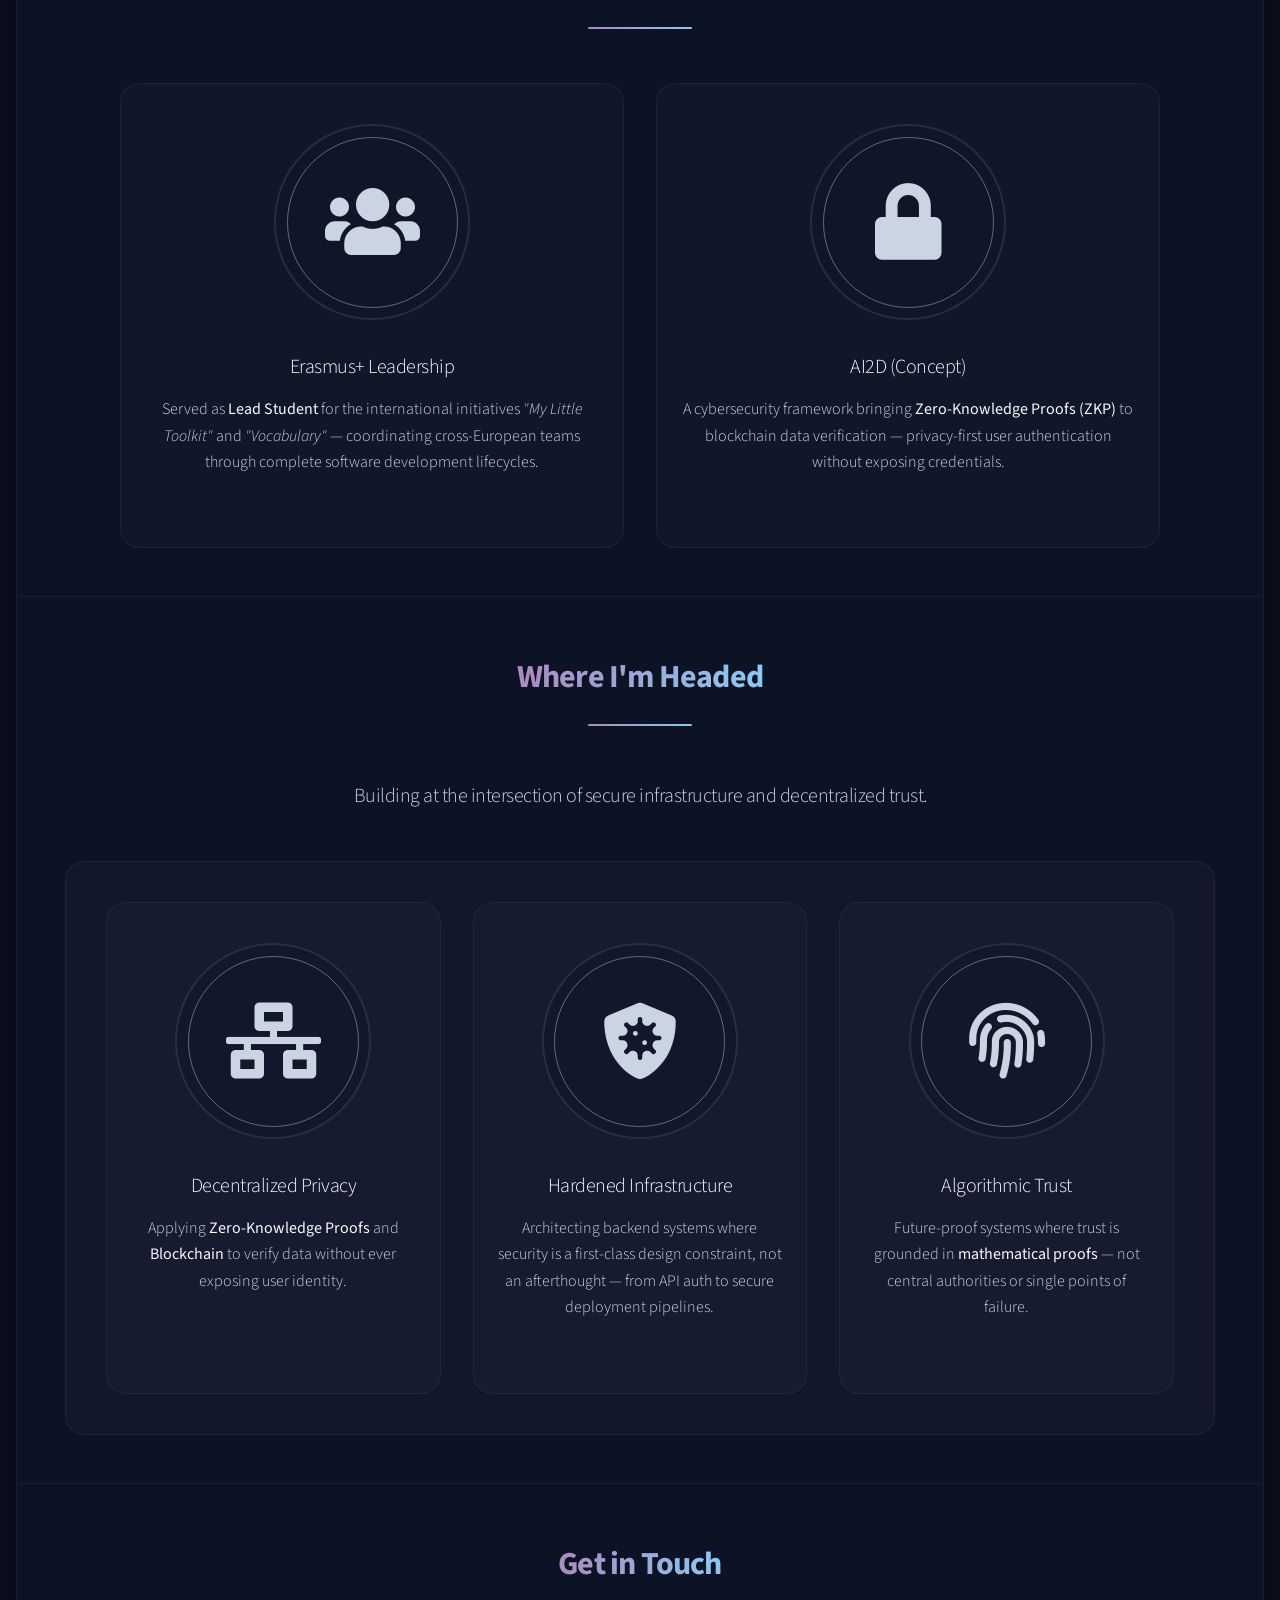
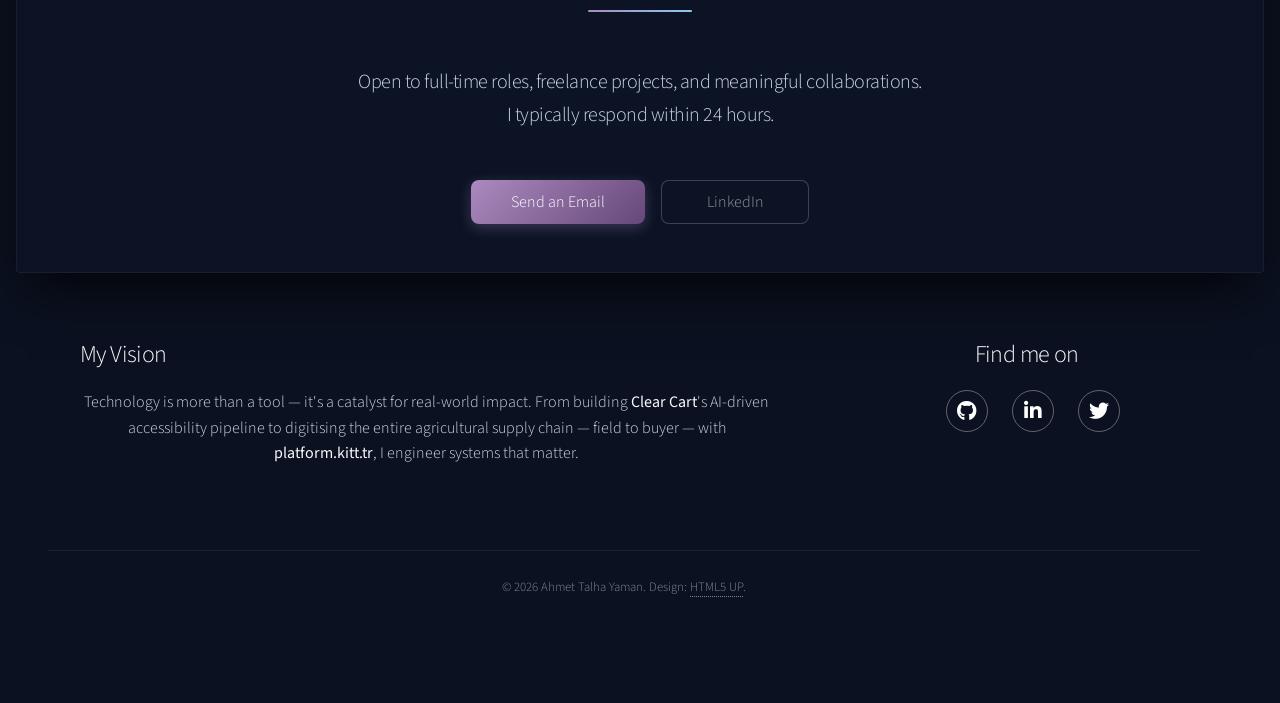
==== commit 92af53d3: "update: revamp kitt.tr and platform.kitt.tr project descriptions - platform.kitt.tr: 4 roles, AES-25" ====
--- a/index.html
+++ b/index.html
@@ -61,11 +61,14 @@
 							software leadership across European teams.
 						</p>
 						<p>
-							Most recently I shipped <strong>platform.kitt.tr</strong>: a full production
-							traceability platform where farmer harvest records are batch-hashed with
-							<strong>SHA-256</strong> and committed immutably to <strong>Ethereum</strong>
-							via a custom smart contract. Alongside it, I built <strong>kitt.tr</strong>
-							— the corporate web presence — from scratch with Tailwind CSS.
+							Most recently I built <strong>platform.kitt.tr</strong>: an end-to-end
+							traceability and production management platform for industrial hemp, field to buyer.
+							Powered by <strong>FastAPI + SQLAlchemy</strong>, <strong>PostgreSQL</strong>,
+							and local <strong>Ollama</strong> AI for cloud-free production recipes —
+							secured with <strong>AES-256</strong> encryption and <strong>SHA-256</strong>
+							immutability guarantees. Alongside it, I built <strong>kitt.tr</strong>
+							— the corporate web presence — in pure HTML/CSS/JS with a full
+							<strong>Docker Compose</strong> stack and TR/EN/NL trilingual support.
 						</p>
 						<p>
 							I work across the full stack: <strong>FastAPI &amp; Node.js</strong> on the backend,
@@ -126,7 +129,7 @@
 			<section id="projects" class="main special">
 				<header class="major">
 					<h2>Projects</h2>
-					<p>Production deployments, AI-driven accessibility tools, and on-chain traceability platforms.</p>
+					<p>Production deployments, AI-driven accessibility tools, and end-to-end traceability platforms.</p>
 				</header>
 
 				<!-- platform.kitt.tr -->
@@ -135,27 +138,31 @@
 						<span class="icon solid fa-link" style="font-size: 2em; color: #64c882; margin-right: 20px; flex-shrink: 0;"></span>
 						<div>
 							<h3 class="color-blockchain">platform.kitt.tr</h3>
-							<p class="project-subtitle">Digital Traceability Platform — Live in Production</p>
+							<p class="project-subtitle">End-to-End Traceability &amp; Production Management — Live in Production</p>
 						</div>
 					</div>
 					<p>
-						Full-stack traceability platform for the Kitt initiative with three distinct
-						interfaces — <strong>admin</strong>, <strong>buyer</strong>, and
-						<strong>farmer</strong> — all served from a single <strong>FastAPI</strong> backend
-						backed by <strong>PostgreSQL</strong>. The centrepiece: harvest records are
-						batch-hashed with <strong>SHA-256</strong> and committed to a custom
-						<strong>Ethereum smart contract</strong>, creating an immutable on-chain audit trail.
-						Deployed to production on <strong>Railway</strong>.
+						End-to-end traceability and production management platform for industrial hemp — field to buyer.
+						Four fully separated interfaces (<strong>farmer</strong>, <strong>operations team</strong>,
+						<strong>buyer</strong>, <strong>super admin</strong>) served from a
+						<strong>FastAPI + SQLAlchemy ORM</strong> backend on <strong>PostgreSQL</strong>.
+						Data secured with <strong>AES-256</strong> encryption; immutability guaranteed via
+						<strong>SHA-256</strong> hashing. Local <strong>Ollama</strong> (Qwen2.5 &amp; Phi3)
+						generates AI-driven production recipes — zero cloud dependency. All services
+						(backend, database, AI, frontend, ngrok) containerised with <strong>Docker Compose</strong>.
+						3-person team; product vision, coordination and prioritisation led by
+						<strong>A. Talha Yaman</strong> as Project Manager.
 					</p>
 					<div class="tech-badges">
 						<span class="tech-badge tech-badge--green">FastAPI</span>
 						<span class="tech-badge tech-badge--green">Python</span>
+						<span class="tech-badge tech-badge--green">SQLAlchemy</span>
 						<span class="tech-badge tech-badge--green">PostgreSQL</span>
-						<span class="tech-badge tech-badge--green">Ethereum</span>
-						<span class="tech-badge tech-badge--green">Smart Contract</span>
+						<span class="tech-badge tech-badge--green">Ollama</span>
+						<span class="tech-badge tech-badge--dark">AES-256</span>
 						<span class="tech-badge tech-badge--dark">SHA-256</span>
-						<span class="tech-badge tech-badge--dark">JavaScript</span>
-						<span class="tech-badge tech-badge--dark">Railway</span>
+						<span class="tech-badge tech-badge--dark">Docker Compose</span>
+						<span class="tech-badge tech-badge--dark">Nginx</span>
 					</div>
 					<ul class="actions" style="margin-top: 1.5em; margin-bottom: 0;">
 						<li>
@@ -179,17 +186,22 @@
 						</div>
 					</div>
 					<p>
-						Corporate web presence for the <strong>Kitt</strong> initiative, built from scratch.
-						Designed for clear brand communication and performance, using
-						<strong>Tailwind CSS</strong> for the utility-first layout and vanilla
-						<strong>JavaScript</strong> for interactivity. DNS managed via
-						<strong>Cloudflare</strong> with production hosting on <strong>Railway</strong>.
+						Corporate web presence for <strong>Kitt</strong>, built from scratch with zero
+						frameworks or build steps — pure <strong>HTML/CSS/JS</strong> served via
+						<strong>Nginx</strong>. Three-service <strong>Docker Compose</strong> stack:
+						Nginx (static files + API proxy), a <strong>FastAPI</strong> backend handling
+						<strong>/api/contact</strong> and <strong>/api/quote</strong> with SMTP email,
+						and ngrok for local dev tunnelling. Custom <strong>i18n.js</strong> system for
+						TR/EN/NL trilingual support, an SVG hemp field animation, and
+						<code>fetch()</code>-powered async form submission. DNS via <strong>Cloudflare</strong>.
 					</p>
 					<div class="tech-badges">
-						<span class="tech-badge tech-badge--orange">Tailwind CSS</span>
+						<span class="tech-badge tech-badge--orange">HTML5 / CSS3</span>
 						<span class="tech-badge tech-badge--orange">JavaScript</span>
-						<span class="tech-badge tech-badge--dark">HTML5 / CSS3</span>
-						<span class="tech-badge tech-badge--dark">Railway</span>
+						<span class="tech-badge tech-badge--orange">FastAPI</span>
+						<span class="tech-badge tech-badge--dark">Nginx</span>
+						<span class="tech-badge tech-badge--dark">Docker Compose</span>
+						<span class="tech-badge tech-badge--dark">i18n (TR/EN/NL)</span>
 						<span class="tech-badge tech-badge--dark">Cloudflare DNS</span>
 					</div>
 					<ul class="actions" style="margin-top: 1.5em; margin-bottom: 0;">
@@ -390,8 +402,8 @@
 				<h2>My Vision</h2>
 				<p style="text-align: justify; margin: 0; line-height: 1.6;">
 					Technology is more than a tool — it's a catalyst for real-world impact. From building
-					<strong>Clear Cart</strong>'s AI-driven accessibility pipeline to stamping agricultural
-					harvest data immutably onto <strong>Ethereum</strong> via <strong>platform.kitt.tr</strong>,
+					<strong>Clear Cart</strong>'s AI-driven accessibility pipeline to digitising the entire
+					agricultural supply chain — field to buyer — with <strong>platform.kitt.tr</strong>,
 					I engineer systems that matter.
 				</p>
 			</section>
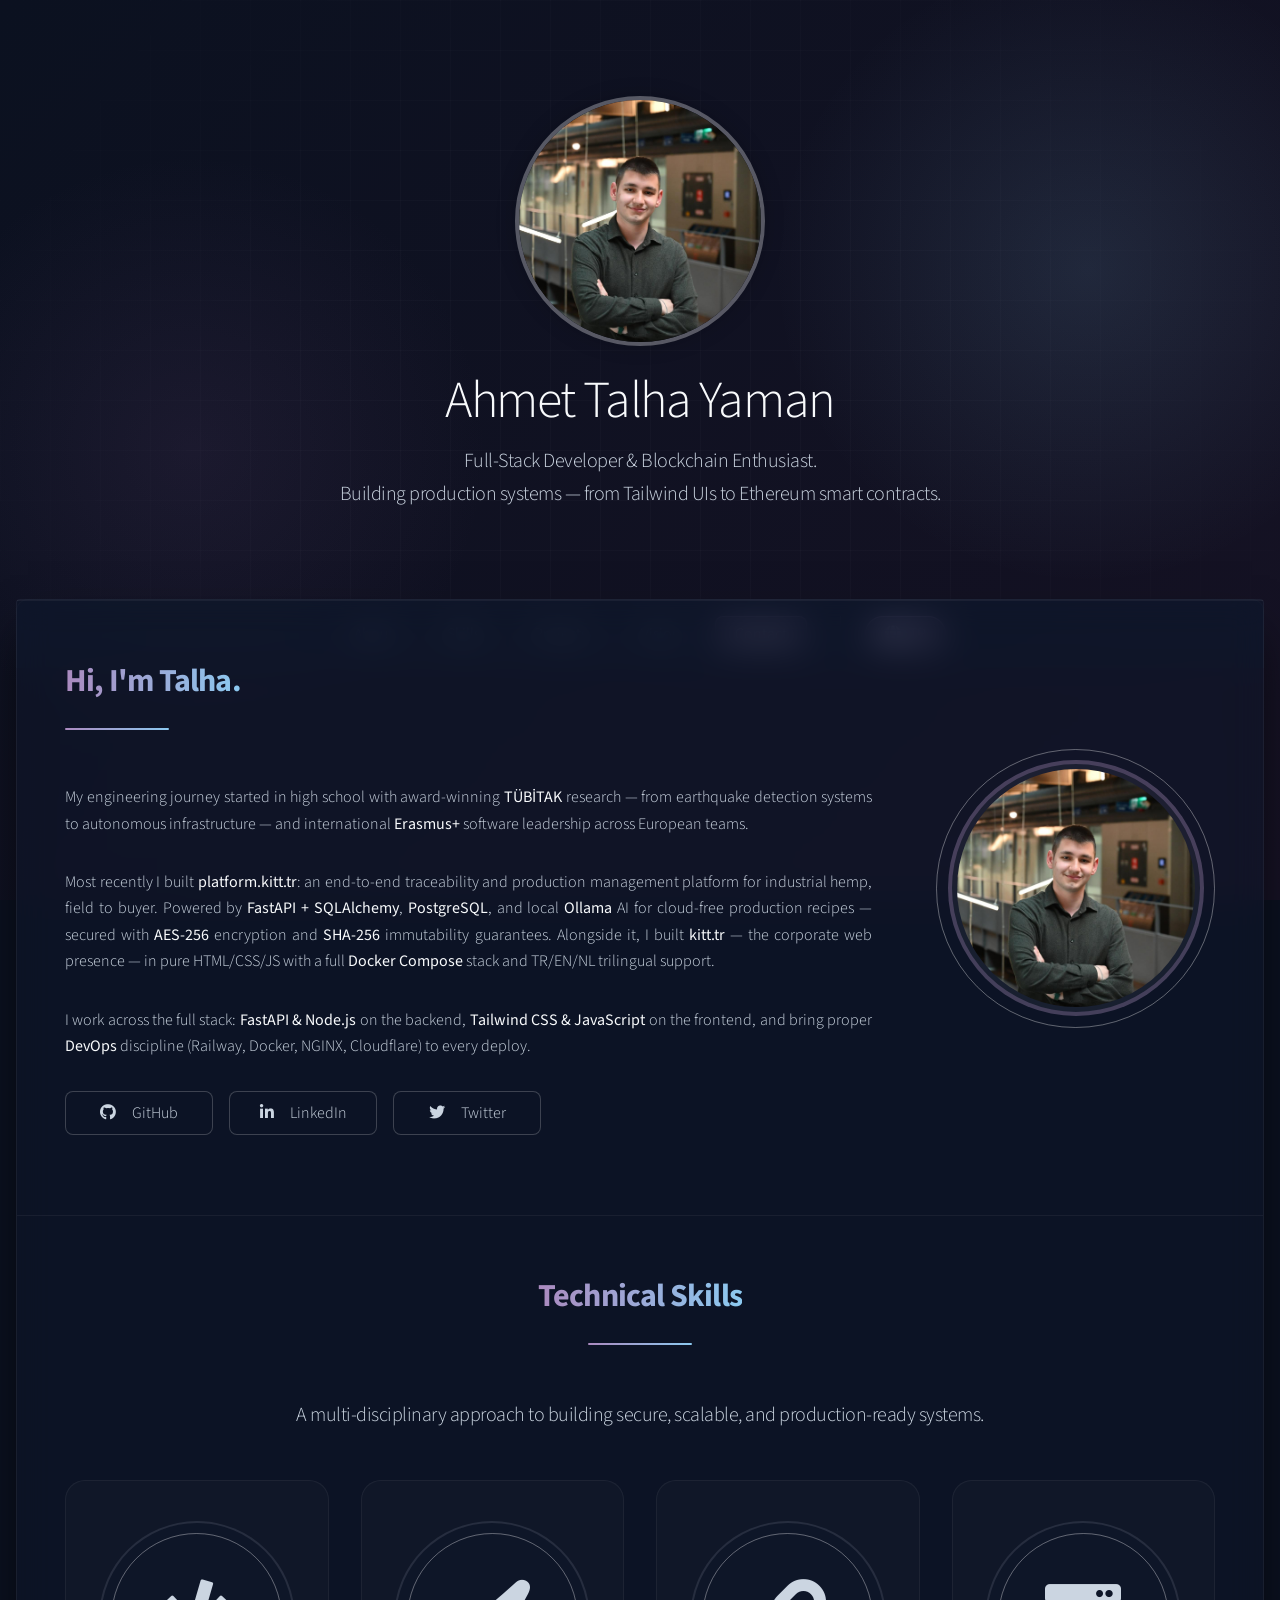
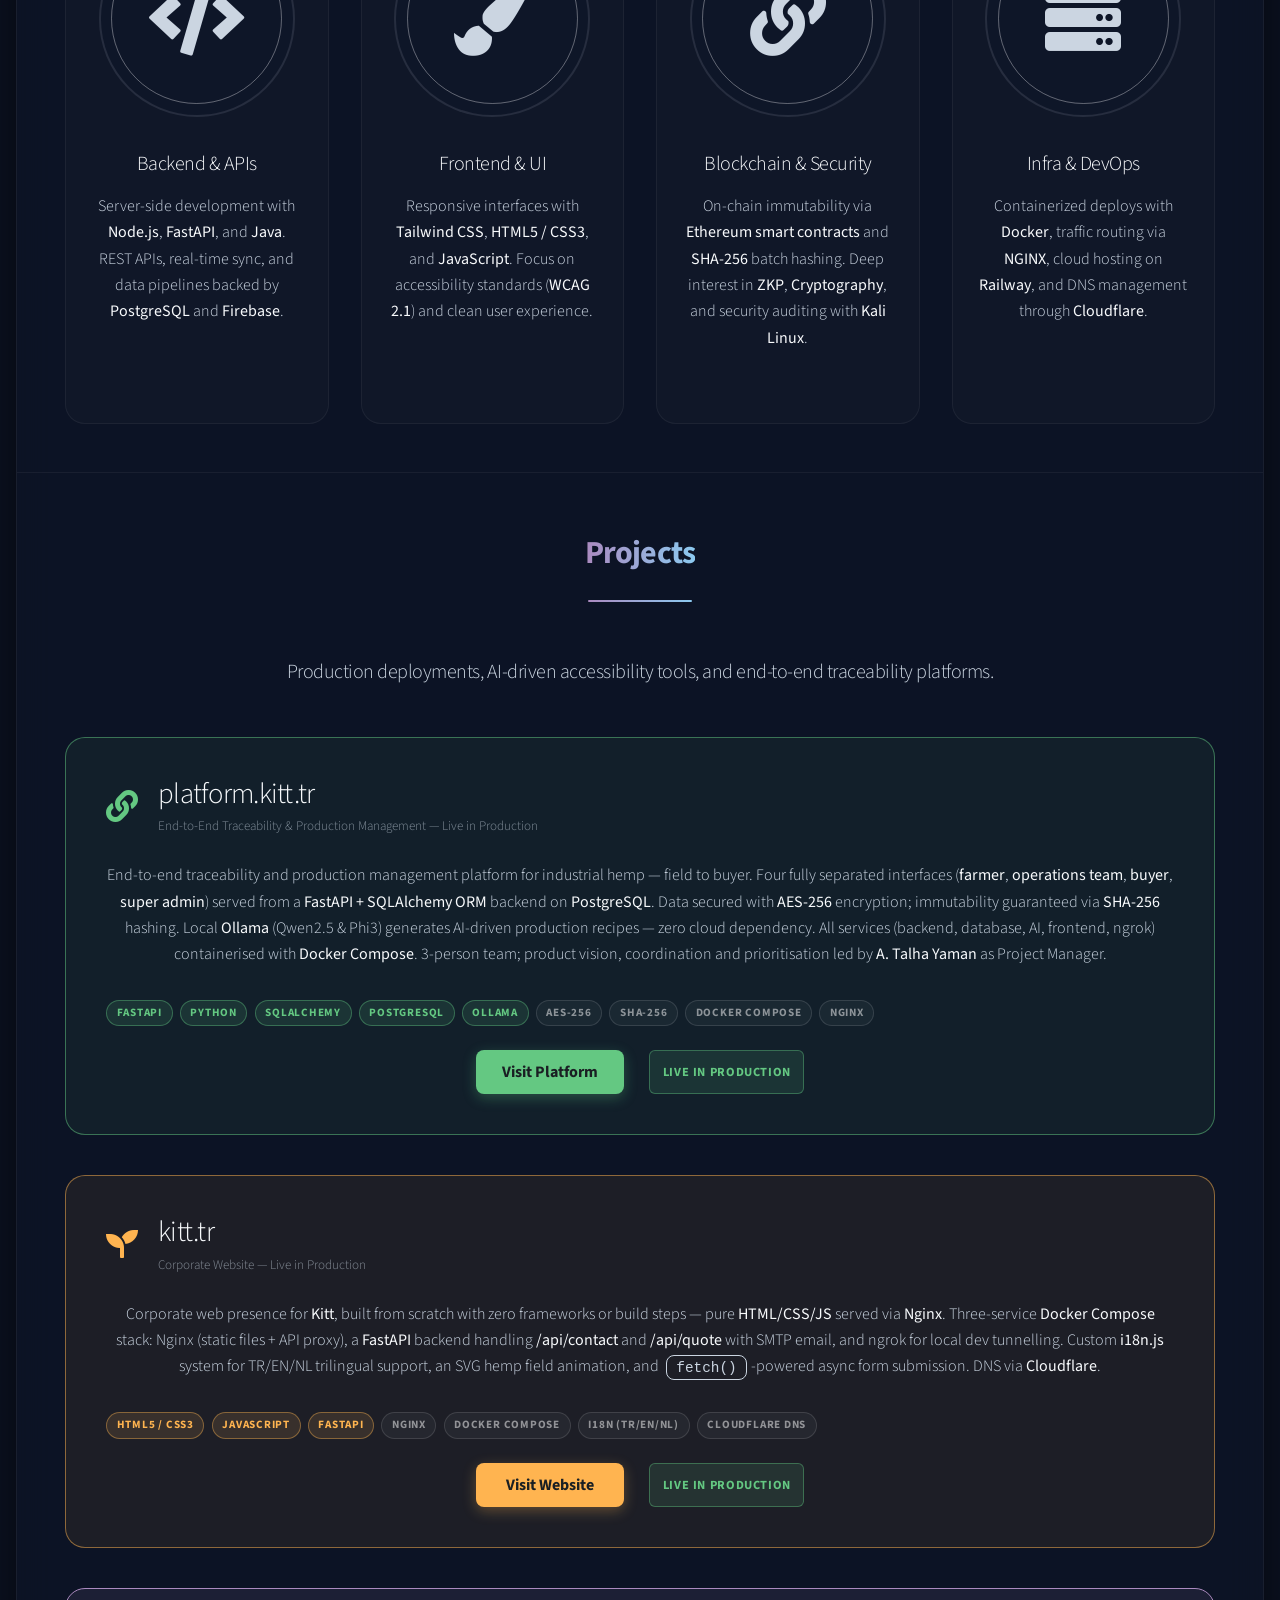
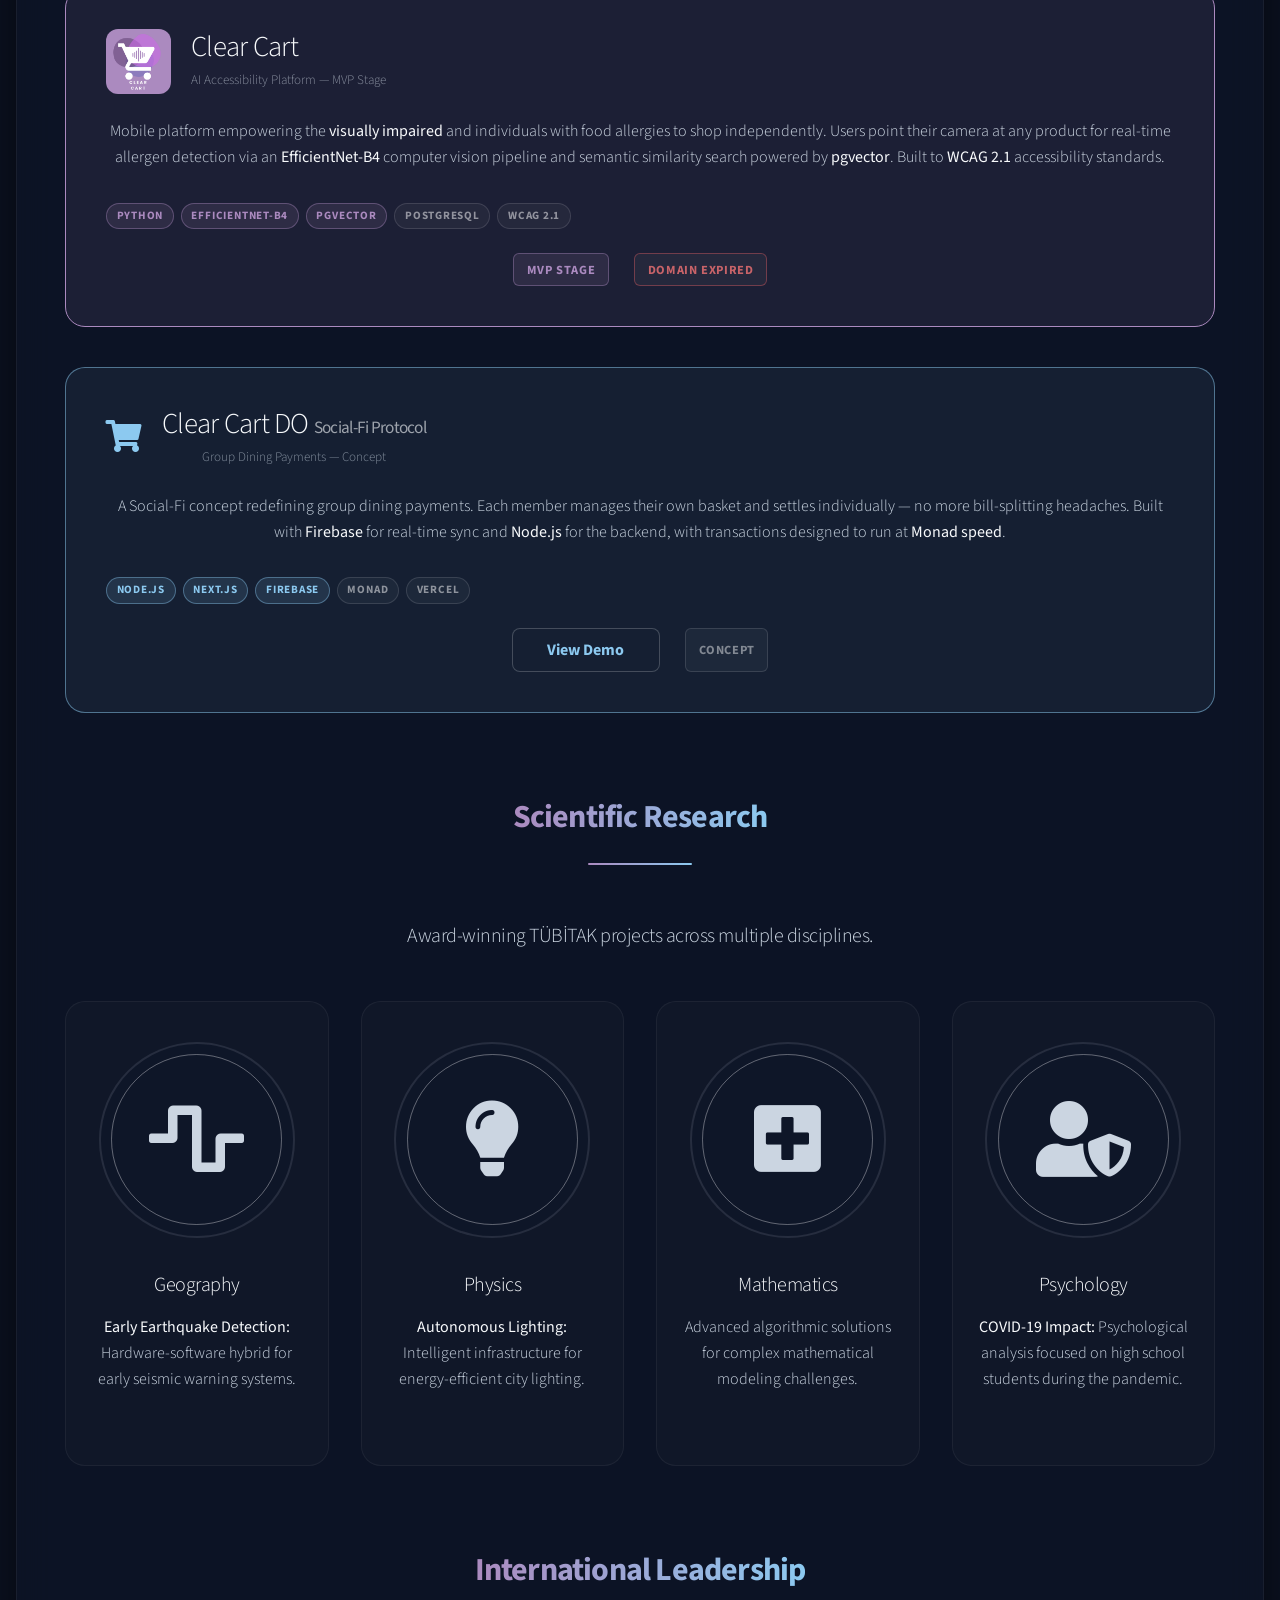
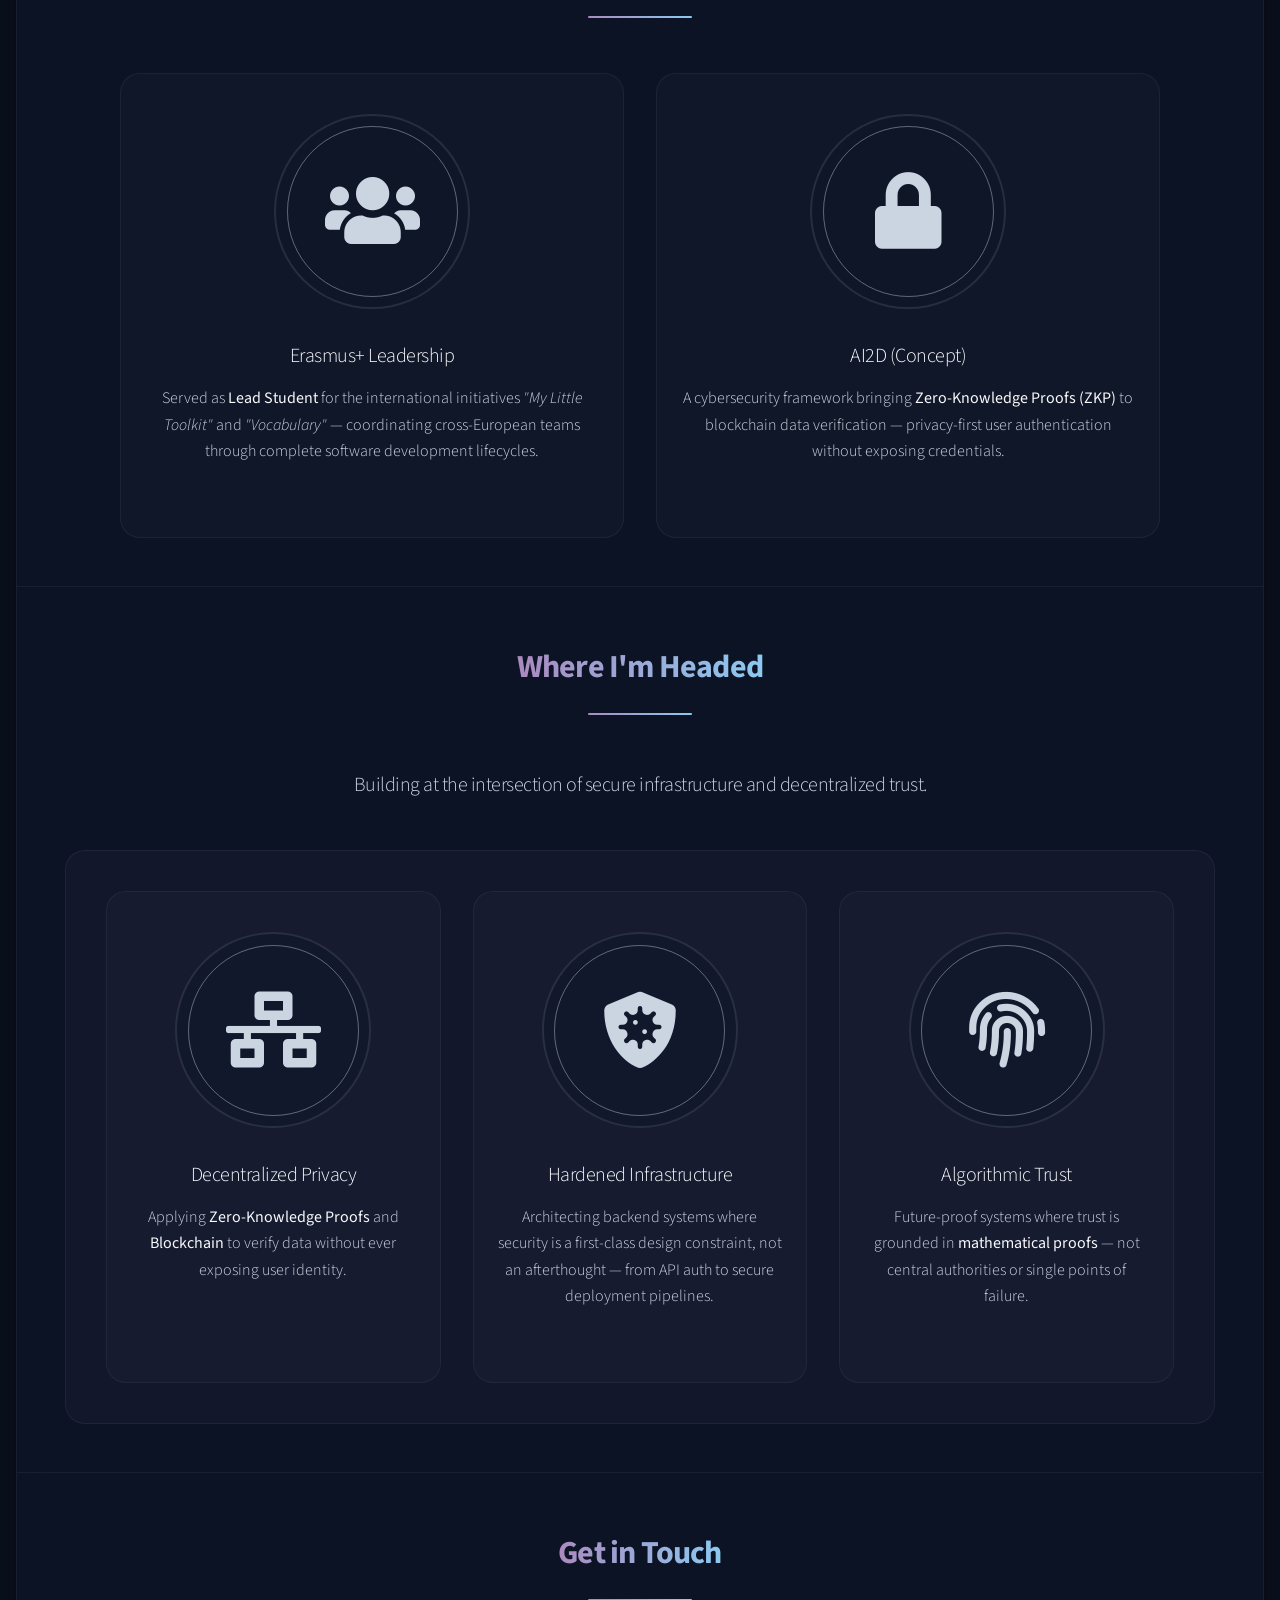
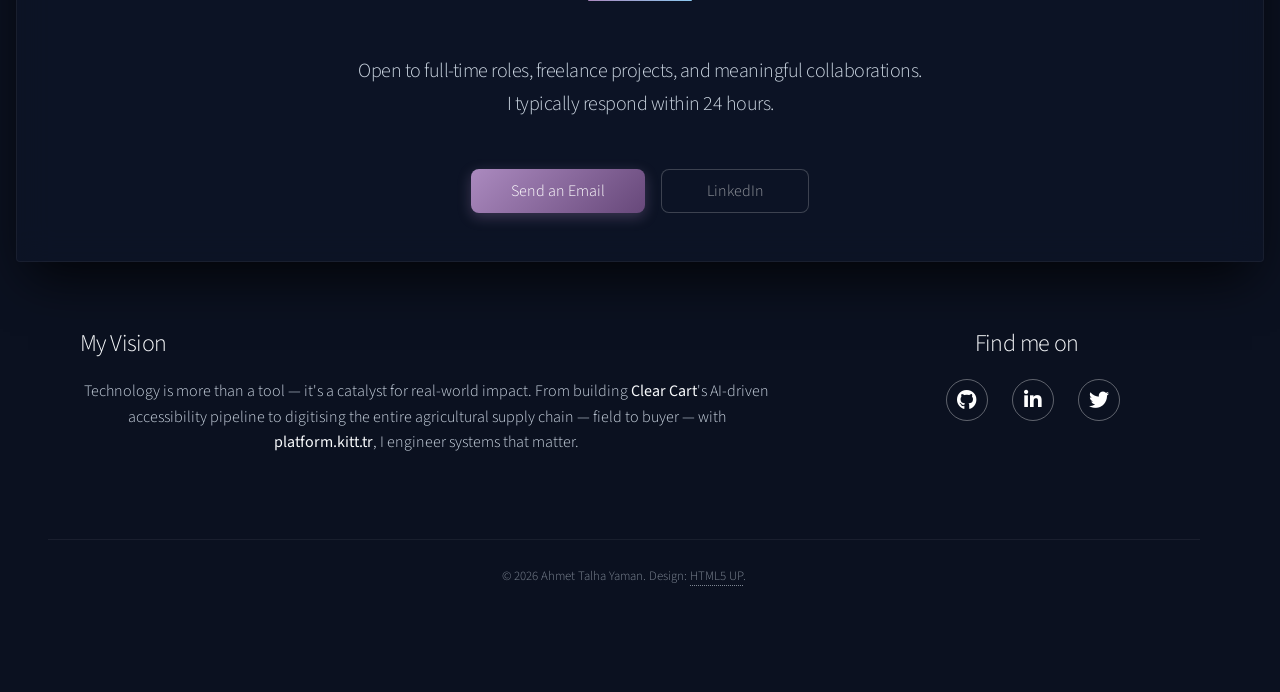
==== commit ac15046b: "fix: green/orange buttons, badge alignment, Clear Cart domain expired - Fix btn-blockchain/btn-web c" ====
--- a/index.html
+++ b/index.html
@@ -241,12 +241,10 @@
 					</div>
 					<ul class="actions" style="margin-top: 1.5em; margin-bottom: 0;">
 						<li>
-							<a href="https://clearcart.com.tr/en" class="button primary small btn-purple" target="_blank">
-								Visit Website
-							</a>
-						</li>
-						<li>
 							<span class="status-badge status-badge--mvp">MVP Stage</span>
+						</li>
+						<li>
+							<span class="status-badge status-badge--expired">Domain Expired</span>
 						</li>
 					</ul>
 				</div>
--- a/assets/css/main.css
+++ b/assets/css/main.css
@@ -172,6 +172,24 @@
 }
 
 /* Status Badges */
+.project-card ul.actions {
+	display: flex;
+	flex-wrap: wrap;
+	align-items: stretch;
+	gap: 0.6em;
+}
+
+.project-card ul.actions li {
+	display: flex;
+	align-items: stretch;
+	margin: 0;
+}
+
+.project-card ul.actions li .status-badge {
+	display: flex;
+	align-items: center;
+}
+
 .status-badge {
 	display: inline-flex;
 	align-items: center;
@@ -202,25 +220,41 @@
 	color: rgba(255,255,255,0.45);
 }
 
+.status-badge--expired {
+	background: rgba(255,255,255,0.04);
+	border: 1px solid rgba(255,100,100,0.35);
+	color: rgba(255,120,120,0.75);
+}
+
 /* Colored CTA Buttons */
 a.btn-blockchain.button.primary {
-	background-color: #64c882 !important;
+	background: #64c882 !important;
 	color: #1a1f23 !important;
 	border-color: #64c882 !important;
 	box-shadow: 0 4px 14px 0 rgba(100, 200, 130, 0.3) !important;
 	font-weight: 700 !important;
 }
 
+a.btn-blockchain.button.primary:hover {
+	background: #50b86e !important;
+	box-shadow: 0 8px 25px rgba(100, 200, 130, 0.5) !important;
+}
+
 a.btn-web.button.primary {
-	background-color: #ffb450 !important;
+	background: #ffb450 !important;
 	color: #1a1f23 !important;
 	border-color: #ffb450 !important;
 	box-shadow: 0 4px 14px 0 rgba(255, 180, 80, 0.3) !important;
 	font-weight: 700 !important;
 }
 
+a.btn-web.button.primary:hover {
+	background: #e8a040 !important;
+	box-shadow: 0 8px 25px rgba(255, 180, 80, 0.5) !important;
+}
+
 a.btn-purple.button.primary {
-	background-color: #ab8abf !important;
+	background: #ab8abf !important;
 	color: #ffffff !important;
 	border-color: #ab8abf !important;
 	box-shadow: 0 4px 14px 0 rgba(171, 138, 191, 0.35) !important;
